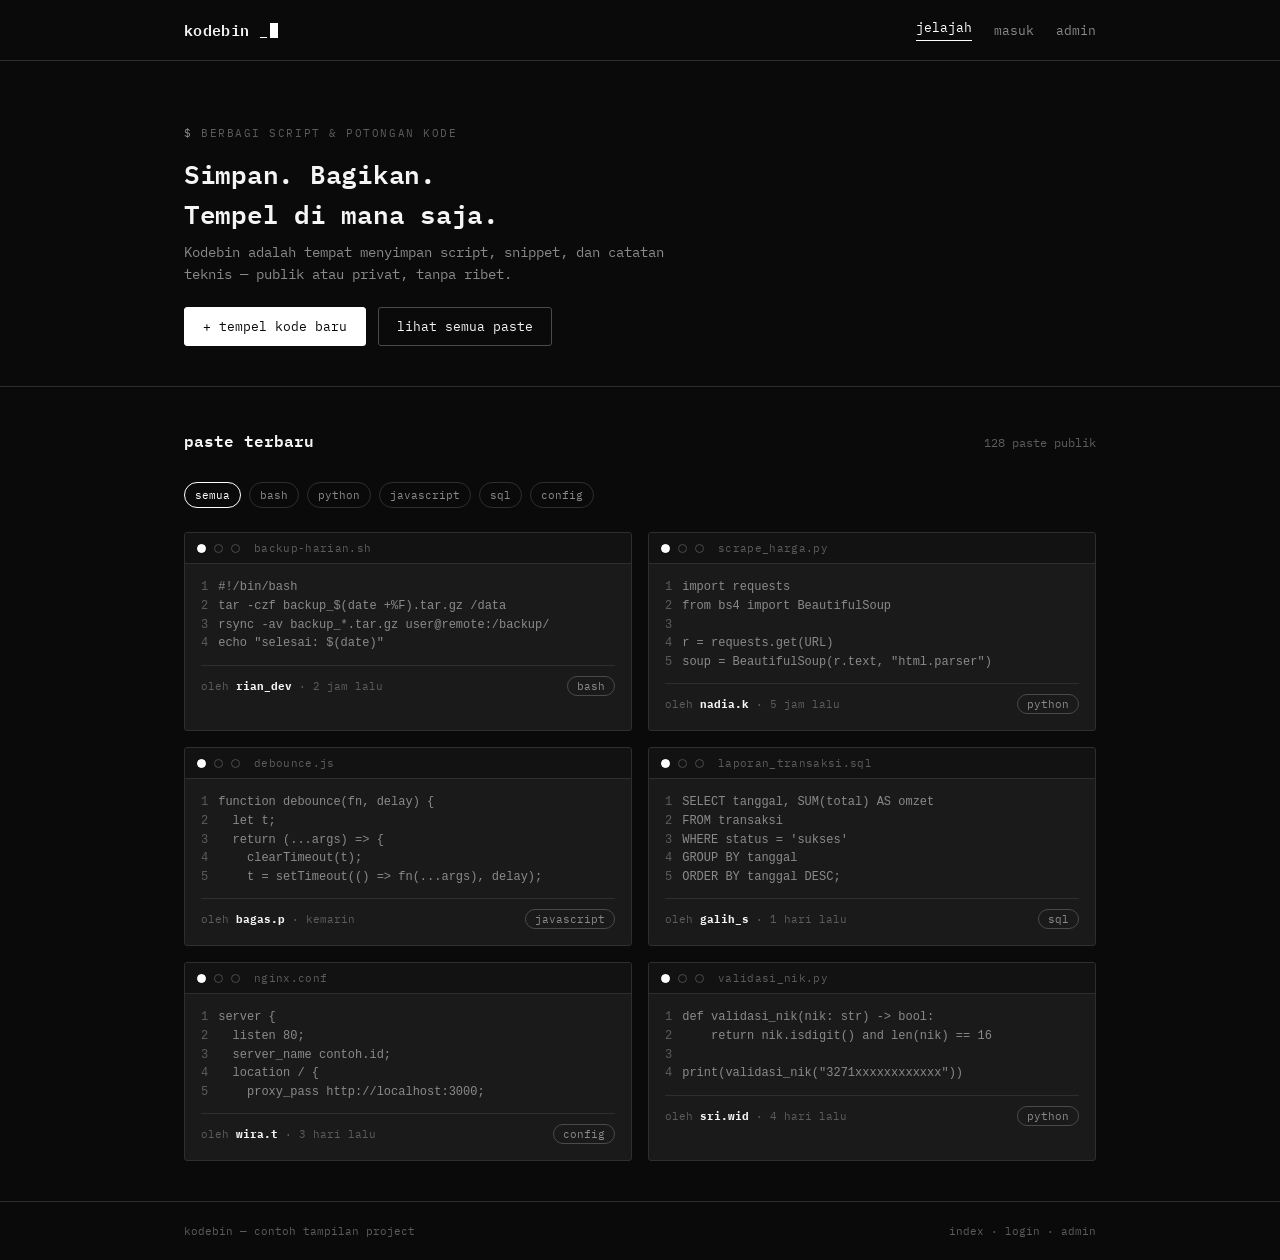
==== index.html @ 3b69a1b8 "Add files via upload" ====
<!DOCTYPE html>
<html lang="id">
<head>
<meta charset="UTF-8">
<meta name="viewport" content="width=device-width, initial-scale=1.0">
<title>Kodebin — Ruang Berbagi Script &amp; Code</title>
<link rel="preconnect" href="https://fonts.googleapis.com">
<link href="https://fonts.googleapis.com/css2?family=IBM+Plex+Mono:wght@400;500;600&display=swap" rel="stylesheet">
<link rel="stylesheet" href="style.css">
</head>
<body>

<header class="topbar">
  <div class="wrap">
    <a href="index.html" class="brand">kodebin<span class="caret">_</span></a>
    <nav class="nav">
      <a href="index.html" class="active">jelajah</a>
      <a href="login.html">masuk</a>
      <a href="admin.html">admin</a>
    </nav>
  </div>
</header>

<section class="hero">
  <div class="wrap">
    <p class="eyebrow">berbagi script &amp; potongan kode</p>
    <h1>Simpan. Bagikan.<br>Tempel di mana saja.</h1>
    <p class="lead">Kodebin adalah tempat menyimpan script, snippet, dan catatan teknis — publik atau privat, tanpa ribet.</p>
    <div class="hero-actions">
      <a href="login.html" class="btn btn-primary">+ tempel kode baru</a>
      <a href="#daftar" class="btn">lihat semua paste</a>
    </div>
  </div>
</section>

<section class="section" id="daftar">
  <div class="wrap">
    <div class="section-head">
      <h2>paste terbaru</h2>
      <span class="count">128 paste publik</span>
    </div>

    <div class="filter-row" id="filterRow">
      <button class="tag active" data-tag="semua">semua</button>
      <button class="tag" data-tag="bash">bash</button>
      <button class="tag" data-tag="python">python</button>
      <button class="tag" data-tag="javascript">javascript</button>
      <button class="tag" data-tag="sql">sql</button>
      <button class="tag" data-tag="config">config</button>
    </div>

    <div class="grid" id="cardGrid">

      <article class="card" data-tag="bash">
        <div class="term-bar">
          <span class="term-dot filled"></span><span class="term-dot"></span><span class="term-dot"></span>
          <span class="term-title">backup-harian.sh</span>
        </div>
        <div class="card-body">
          <pre><span class="ln">1</span>#!/bin/bash
<span class="ln">2</span>tar -czf backup_$(date +%F).tar.gz /data
<span class="ln">3</span>rsync -av backup_*.tar.gz user@remote:/backup/
<span class="ln">4</span>echo "selesai: $(date)"</pre>
          <div class="card-meta">
            <span>oleh <strong style="color:var(--text)">rian_dev</strong> · 2 jam lalu</span>
            <span class="badge">bash</span>
          </div>
        </div>
      </article>

      <article class="card" data-tag="python">
        <div class="term-bar">
          <span class="term-dot filled"></span><span class="term-dot"></span><span class="term-dot"></span>
          <span class="term-title">scrape_harga.py</span>
        </div>
        <div class="card-body">
          <pre><span class="ln">1</span>import requests
<span class="ln">2</span>from bs4 import BeautifulSoup
<span class="ln">3</span>
<span class="ln">4</span>r = requests.get(URL)
<span class="ln">5</span>soup = BeautifulSoup(r.text, "html.parser")</pre>
          <div class="card-meta">
            <span>oleh <strong style="color:var(--text)">nadia.k</strong> · 5 jam lalu</span>
            <span class="badge">python</span>
          </div>
        </div>
      </article>

      <article class="card" data-tag="javascript">
        <div class="term-bar">
          <span class="term-dot filled"></span><span class="term-dot"></span><span class="term-dot"></span>
          <span class="term-title">debounce.js</span>
        </div>
        <div class="card-body">
          <pre><span class="ln">1</span>function debounce(fn, delay) {
<span class="ln">2</span>  let t;
<span class="ln">3</span>  return (...args) => {
<span class="ln">4</span>    clearTimeout(t);
<span class="ln">5</span>    t = setTimeout(() => fn(...args), delay);</pre>
          <div class="card-meta">
            <span>oleh <strong style="color:var(--text)">bagas.p</strong> · kemarin</span>
            <span class="badge">javascript</span>
          </div>
        </div>
      </article>

      <article class="card" data-tag="sql">
        <div class="term-bar">
          <span class="term-dot filled"></span><span class="term-dot"></span><span class="term-dot"></span>
          <span class="term-title">laporan_transaksi.sql</span>
        </div>
        <div class="card-body">
          <pre><span class="ln">1</span>SELECT tanggal, SUM(total) AS omzet
<span class="ln">2</span>FROM transaksi
<span class="ln">3</span>WHERE status = 'sukses'
<span class="ln">4</span>GROUP BY tanggal
<span class="ln">5</span>ORDER BY tanggal DESC;</pre>
          <div class="card-meta">
            <span>oleh <strong style="color:var(--text)">galih_s</strong> · 1 hari lalu</span>
            <span class="badge">sql</span>
          </div>
        </div>
      </article>

      <article class="card" data-tag="config">
        <div class="term-bar">
          <span class="term-dot filled"></span><span class="term-dot"></span><span class="term-dot"></span>
          <span class="term-title">nginx.conf</span>
        </div>
        <div class="card-body">
          <pre><span class="ln">1</span>server {
<span class="ln">2</span>  listen 80;
<span class="ln">3</span>  server_name contoh.id;
<span class="ln">4</span>  location / {
<span class="ln">5</span>    proxy_pass http://localhost:3000;</pre>
          <div class="card-meta">
            <span>oleh <strong style="color:var(--text)">wira.t</strong> · 3 hari lalu</span>
            <span class="badge">config</span>
          </div>
        </div>
      </article>

      <article class="card" data-tag="python">
        <div class="term-bar">
          <span class="term-dot filled"></span><span class="term-dot"></span><span class="term-dot"></span>
          <span class="term-title">validasi_nik.py</span>
        </div>
        <div class="card-body">
          <pre><span class="ln">1</span>def validasi_nik(nik: str) -> bool:
<span class="ln">2</span>    return nik.isdigit() and len(nik) == 16
<span class="ln">3</span>
<span class="ln">4</span>print(validasi_nik("3271xxxxxxxxxxxx"))</pre>
          <div class="card-meta">
            <span>oleh <strong style="color:var(--text)">sri.wid</strong> · 4 hari lalu</span>
            <span class="badge">python</span>
          </div>
        </div>
      </article>

    </div>
  </div>
</section>

<footer>
  <div class="wrap">
    <span>kodebin — contoh tampilan project</span>
    <span>index · login · admin</span>
  </div>
</footer>

<script src="script.js"></script>
</body>
</html>
---- style.css ----
/* ==========================================================================
   KODEBIN — tema terminal, hitam & putih murni
   ========================================================================== */

:root {
  --bg: #0a0a0a;
  --bg-alt: #121212;
  --surface: #1a1a1a;
  --border: #2e2e2e;
  --border-strong: #4a4a4a;
  --text: #f5f5f5;
  --text-muted: #8a8a8a;
  --text-dim: #5c5c5c;
  --white: #ffffff;
  --radius: 3px;
  --mono: "IBM Plex Mono", "Courier New", monospace;
}

* { box-sizing: border-box; }

html, body {
  margin: 0;
  padding: 0;
  background: var(--bg);
  color: var(--text);
  font-family: var(--mono);
  -webkit-font-smoothing: antialiased;
}

body {
  min-height: 100vh;
  display: flex;
  flex-direction: column;
}

a { color: var(--white); }

::selection { background: var(--white); color: var(--bg); }

/* ---------- Layout dasar ---------- */

.wrap {
  width: 100%;
  max-width: 960px;
  margin: 0 auto;
  padding: 0 24px;
}

/* ---------- Topbar ---------- */

.topbar {
  border-bottom: 1px solid var(--border);
  background: var(--bg);
  position: sticky;
  top: 0;
  z-index: 10;
}

.topbar .wrap {
  display: flex;
  align-items: center;
  justify-content: space-between;
  height: 60px;
}

.brand {
  display: flex;
  align-items: center;
  gap: 10px;
  font-weight: 600;
  letter-spacing: 0.02em;
  text-decoration: none;
  color: var(--text);
  font-size: 15px;
}

.brand .caret {
  color: var(--white);
}

.brand .caret::after {
  content: "";
  display: inline-block;
  width: 8px;
  height: 15px;
  background: var(--white);
  margin-left: 2px;
  vertical-align: -2px;
  animation: blink 1.1s steps(1) infinite;
}

@keyframes blink { 50% { opacity: 0; } }

.nav {
  display: flex;
  align-items: center;
  gap: 22px;
  font-size: 13px;
}

.nav a {
  text-decoration: none;
  color: var(--text-muted);
  transition: color .15s ease;
}

.nav a:hover, .nav a.active { color: var(--white); }

.nav a.active { border-bottom: 1px solid var(--white); padding-bottom: 4px; }

/* ---------- Terminal window (elemen signature) ---------- */

.term {
  background: var(--surface);
  border: 1px solid var(--border);
  border-radius: var(--radius);
  overflow: hidden;
}

.term-bar {
  display: flex;
  align-items: center;
  gap: 8px;
  padding: 10px 14px;
  border-bottom: 1px solid var(--border);
  background: var(--bg-alt);
}

.term-dot {
  width: 9px;
  height: 9px;
  border-radius: 50%;
  border: 1px solid var(--border-strong);
}

.term-dot.filled { background: var(--white); border-color: var(--white); }

.term-title {
  margin-left: 6px;
  font-size: 12px;
  color: var(--text-dim);
  letter-spacing: 0.03em;
}

.term-body { padding: 18px; }

/* ---------- Tipografi ---------- */

h1, h2, h3 { font-family: var(--mono); font-weight: 600; margin: 0 0 8px; }
h1 { font-size: 26px; letter-spacing: -0.01em; }
h2 { font-size: 16px; }
p { color: var(--text-muted); line-height: 1.6; margin: 0 0 16px; }

.eyebrow {
  font-size: 11px;
  letter-spacing: 0.14em;
  text-transform: uppercase;
  color: var(--text-dim);
  margin-bottom: 10px;
}

.eyebrow::before { content: "$ "; color: var(--text-muted); }

/* ---------- Hero ---------- */

.hero {
  padding: 64px 0 40px;
  border-bottom: 1px solid var(--border);
}

.hero p.lead {
  max-width: 520px;
  font-size: 14px;
}

.hero-actions { display: flex; gap: 12px; margin-top: 22px; }

/* ---------- Tombol ---------- */

.btn {
  display: inline-flex;
  align-items: center;
  gap: 8px;
  font-family: var(--mono);
  font-size: 13px;
  padding: 10px 18px;
  border-radius: var(--radius);
  border: 1px solid var(--border-strong);
  background: transparent;
  color: var(--text);
  text-decoration: none;
  cursor: pointer;
  transition: background .15s ease, color .15s ease, border-color .15s ease;
}

.btn:hover { border-color: var(--white); }

.btn-primary { background: var(--white); color: var(--bg); border-color: var(--white); }
.btn-primary:hover { background: var(--text); }

.btn-block { width: 100%; justify-content: center; }
.btn-danger { color: var(--text); border-color: var(--border-strong); }
.btn-danger:hover { border-color: var(--white); background: var(--surface); }
.btn-sm { padding: 6px 12px; font-size: 12px; }

/* ---------- Grid snippet (index) ---------- */

.section { padding: 40px 0; }

.section-head {
  display: flex;
  align-items: baseline;
  justify-content: space-between;
  margin-bottom: 20px;
}

.count { font-size: 12px; color: var(--text-dim); }

.filter-row {
  display: flex;
  gap: 8px;
  margin-bottom: 24px;
  flex-wrap: wrap;
}

.tag {
  font-size: 11px;
  padding: 5px 10px;
  border: 1px solid var(--border);
  border-radius: 20px;
  color: var(--text-muted);
  cursor: pointer;
  background: transparent;
  font-family: var(--mono);
}

.tag.active, .tag:hover { border-color: var(--white); color: var(--white); }

.grid {
  display: grid;
  grid-template-columns: repeat(2, 1fr);
  gap: 16px;
}

.card {
  background: var(--surface);
  border: 1px solid var(--border);
  border-radius: var(--radius);
  overflow: hidden;
  transition: border-color .15s ease, transform .15s ease;
}

.card:hover { border-color: var(--border-strong); transform: translateY(-1px); }

.card .term-bar { padding: 8px 12px; }
.card .term-title { font-size: 11px; }

.card-body { padding: 14px 16px 16px; }

.card pre {
  margin: 0 0 12px;
  font-size: 12px;
  line-height: 1.55;
  color: var(--text-muted);
  white-space: pre-wrap;
  word-break: break-word;
  max-height: 96px;
  overflow: hidden;
}

.card pre .ln { color: var(--text-dim); user-select: none; margin-right: 10px; }

.card-meta {
  display: flex;
  align-items: center;
  justify-content: space-between;
  font-size: 11px;
  color: var(--text-dim);
  border-top: 1px solid var(--border);
  padding-top: 10px;
}

.badge {
  border: 1px solid var(--border-strong);
  border-radius: 20px;
  padding: 2px 9px;
  color: var(--text-muted);
}

/* ---------- Form (login / admin) ---------- */

.center-screen {
  flex: 1;
  display: flex;
  align-items: center;
  justify-content: center;
  padding: 40px 20px;
}

.auth-box { width: 100%; max-width: 380px; }

.field { margin-bottom: 16px; }

.field label {
  display: block;
  font-size: 11px;
  letter-spacing: 0.06em;
  text-transform: uppercase;
  color: var(--text-dim);
  margin-bottom: 7px;
}

.field input, .field textarea, .field select {
  width: 100%;
  background: var(--bg-alt);
  border: 1px solid var(--border);
  border-radius: var(--radius);
  color: var(--text);
  font-family: var(--mono);
  font-size: 13px;
  padding: 11px 12px;
  outline: none;
  transition: border-color .15s ease;
}

.field input:focus, .field textarea:focus, .field select:focus {
  border-color: var(--white);
}

.field textarea { resize: vertical; min-height: 110px; }

.form-foot {
  display: flex;
  align-items: center;
  justify-content: space-between;
  margin-top: 18px;
  font-size: 12px;
  color: var(--text-dim);
}

.form-foot a { color: var(--text-muted); text-decoration: none; }
.form-foot a:hover { color: var(--white); }

.hint {
  margin-top: 18px;
  padding: 12px 14px;
  border: 1px dashed var(--border-strong);
  border-radius: var(--radius);
  font-size: 11.5px;
  color: var(--text-dim);
  line-height: 1.6;
}

/* ---------- Admin ---------- */

.admin-shell { display: grid; grid-template-columns: 200px 1fr; min-height: calc(100vh - 60px); }

.side {
  border-right: 1px solid var(--border);
  padding: 24px 16px;
}

.side-title {
  font-size: 11px;
  color: var(--text-dim);
  letter-spacing: 0.1em;
  text-transform: uppercase;
  margin: 0 0 12px 6px;
}

.side a {
  display: flex;
  align-items: center;
  gap: 10px;
  padding: 9px 10px;
  border-radius: var(--radius);
  color: var(--text-muted);
  text-decoration: none;
  font-size: 13px;
  margin-bottom: 2px;
}

.side a:hover { background: var(--surface); color: var(--text); }
.side a.active { background: var(--surface); color: var(--white); border: 1px solid var(--border); }

.admin-main { padding: 28px 32px; }

.stat-row { display: grid; grid-template-columns: repeat(3, 1fr); gap: 14px; margin-bottom: 28px; }

.stat {
  border: 1px solid var(--border);
  border-radius: var(--radius);
  padding: 16px;
  background: var(--surface);
}

.stat .num { font-size: 26px; font-weight: 600; }
.stat .label { font-size: 11px; color: var(--text-dim); text-transform: uppercase; letter-spacing: 0.06em; margin-top: 4px; }

table { width: 100%; border-collapse: collapse; font-size: 12.5px; }

th {
  text-align: left;
  font-size: 11px;
  letter-spacing: 0.06em;
  text-transform: uppercase;
  color: var(--text-dim);
  border-bottom: 1px solid var(--border);
  padding: 10px 12px;
  font-weight: 500;
}

td { padding: 12px; border-bottom: 1px solid var(--border); color: var(--text-muted); }
tr:last-child td { border-bottom: none; }

td.mono-strong { color: var(--text); }

.status-dot {
  display: inline-block;
  width: 6px; height: 6px;
  border-radius: 50%;
  background: var(--white);
  margin-right: 6px;
}
.status-dot.off { background: var(--text-dim); }

.row-actions { display: flex; gap: 8px; }
.row-actions button {
  background: none;
  border: 1px solid var(--border);
  color: var(--text-dim);
  border-radius: var(--radius);
  font-family: var(--mono);
  font-size: 11px;
  padding: 5px 9px;
  cursor: pointer;
}
.row-actions button:hover { border-color: var(--white); color: var(--white); }

/* ---------- Footer ---------- */

footer {
  border-top: 1px solid var(--border);
  padding: 22px 0;
  margin-top: auto;
}

footer .wrap {
  display: flex;
  justify-content: space-between;
  font-size: 11px;
  color: var(--text-dim);
}

/* ---------- Responsif ---------- */

@media (max-width: 720px) {
  .grid { grid-template-columns: 1fr; }
  .admin-shell { grid-template-columns: 1fr; }
  .side { border-right: none; border-bottom: 1px solid var(--border); display: flex; gap: 6px; overflow-x: auto; padding: 14px 16px; }
  .side-title { display: none; }
  .side a { white-space: nowrap; }
  .stat-row { grid-template-columns: 1fr; }
  .nav { gap: 14px; }
}

/* ---------- Fokus keyboard terlihat ---------- */
a:focus-visible, button:focus-visible, input:focus-visible, textarea:focus-visible {
  outline: 1px solid var(--white);
  outline-offset: 2px;
}

@media (prefers-reduced-motion: reduce) {
  * { animation: none !important; transition: none !important; }
}
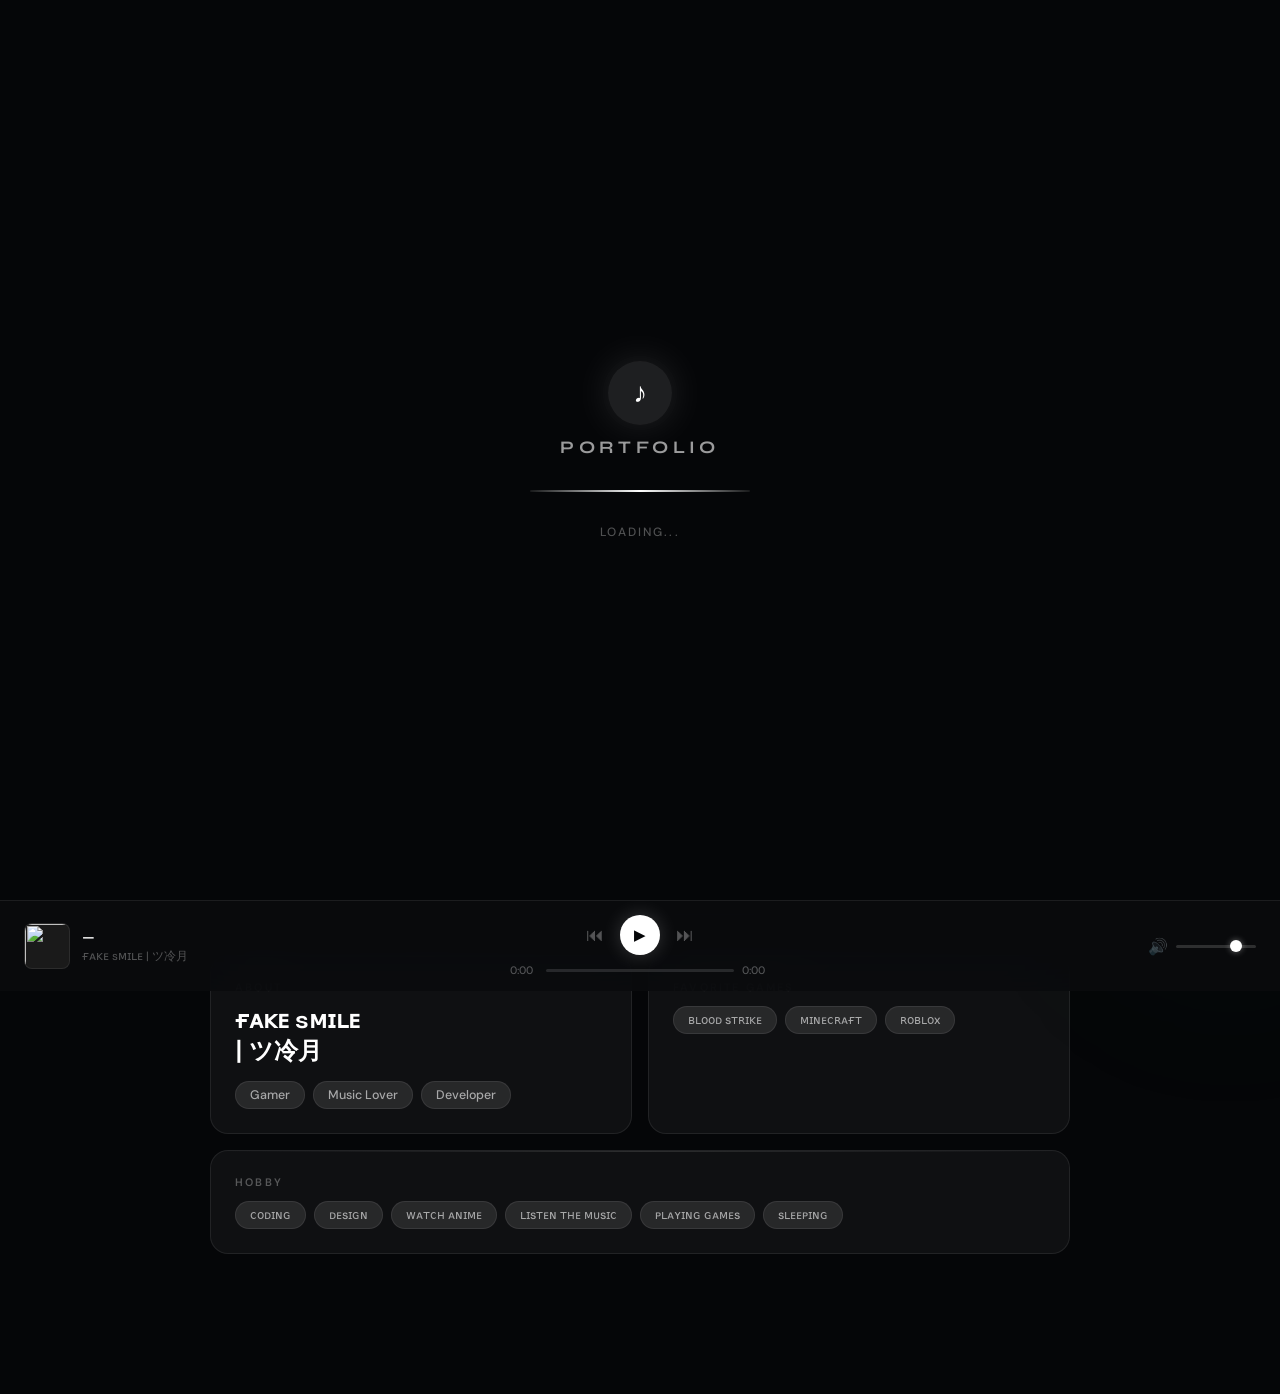
==== commit 656da8fb: "Rename p.html to index.html" ====
--- a/index.html
+++ b/index.html
@@ -1,173 +1,1092 @@
 <!DOCTYPE html>
 <html lang="id">
 <head>
-<meta charset="UTF-8">
-<meta name="viewport" content="width=device-width, initial-scale=1.0">
-<title>Kodebin — Ruang Berbagi Script &amp; Code</title>
-<link rel="preconnect" href="https://fonts.googleapis.com">
-<link href="https://fonts.googleapis.com/css2?family=IBM+Plex+Mono:wght@400;500;600&display=swap" rel="stylesheet">
-<link rel="stylesheet" href="style.css">
+<meta charset="UTF-8"/>
+<meta name="viewport" content="width=device-width, initial-scale=1.0"/>
+<title>My Portfolio · Playlist</title>
+<link href="https://fonts.googleapis.com/css2?family=Syne:wght@400;600;700;800&family=DM+Sans:wght@300;400;500;600&display=swap" rel="stylesheet"/>
+<style>
+/* ============================================================
+   VARIABLES
+============================================================ */
+:root {
+  --bg-deep:    #050608;
+  --bg-dark:    #0d0e12;
+  --bg-card:    rgba(255,255,255,0.045);
+  --bg-card-h:  rgba(255,255,255,0.09);
+  --border:     rgba(255,255,255,0.08);
+  --border-h:   rgba(255,255,255,0.22);
+  --white:      #ffffff;
+  --white-60:   rgba(255,255,255,0.6);
+  --white-30:   rgba(255,255,255,0.3);
+  --white-10:   rgba(255,255,255,0.1);
+  --glow:       rgba(255,255,255,0.55);
+  --glow-soft:  rgba(255,255,255,0.12);
+  --accent:     #e8e8e8;
+  --green:      #1db954;
+  --green-glow: rgba(29,185,84,0.35);
+  --radius-sm:  10px;
+  --radius-md:  18px;
+  --radius-lg:  24px;
+  --font-head:  'Syne', sans-serif;
+  --font-body:  'DM Sans', sans-serif;
+  --tr:         all 0.28s cubic-bezier(0.4,0,0.2,1);
+}
+
+/* ============================================================
+   RESET
+============================================================ */
+*, *::before, *::after { box-sizing: border-box; margin: 0; padding: 0; }
+html { scroll-behavior: smooth; }
+body {
+  font-family: var(--font-body);
+  background: var(--bg-deep);
+  color: var(--white);
+  min-height: 100vh;
+  overflow-x: hidden;
+  -webkit-font-smoothing: antialiased;
+}
+img { display: block; max-width: 100%; }
+button { font-family: inherit; cursor: pointer; border: none; background: none; }
+a { color: inherit; text-decoration: none; }
+
+/* ============================================================
+   SCROLLBAR
+============================================================ */
+::-webkit-scrollbar { width: 5px; }
+::-webkit-scrollbar-track { background: var(--bg-dark); }
+::-webkit-scrollbar-thumb { background: rgba(255,255,255,0.15); border-radius: 99px; }
+::-webkit-scrollbar-thumb:hover { background: rgba(255,255,255,0.3); }
+
+/* ============================================================
+   LOADING SCREEN
+============================================================ */
+#loader {
+  position: fixed; inset: 0; z-index: 9999;
+  background: var(--bg-deep);
+  display: flex; flex-direction: column;
+  align-items: center; justify-content: center;
+  gap: 32px;
+  transition: opacity 0.8s ease, visibility 0.8s ease;
+}
+#loader.out { opacity: 0; visibility: hidden; pointer-events: none; }
+
+.loader-logo {
+  display: flex; flex-direction: column; align-items: center; gap: 12px;
+}
+.loader-icon {
+  width: 64px; height: 64px;
+  border-radius: 50%;
+  background: var(--white-10);
+  display: flex; align-items: center; justify-content: center;
+  font-size: 28px;
+  box-shadow: 0 0 40px var(--glow-soft), 0 0 80px rgba(255,255,255,0.04);
+  animation: loaderPulse 1.8s ease infinite;
+}
+@keyframes loaderPulse {
+  0%,100% { box-shadow: 0 0 30px var(--glow-soft); transform: scale(1); }
+  50%      { box-shadow: 0 0 60px rgba(255,255,255,0.2); transform: scale(1.05); }
+}
+.loader-title {
+  font-family: var(--font-head);
+  font-size: 1.1rem;
+  font-weight: 700;
+  letter-spacing: 0.25em;
+  text-transform: uppercase;
+  color: var(--white-60);
+}
+
+.loader-bar-wrap {
+  width: 220px; height: 2px;
+  background: rgba(255,255,255,0.08);
+  border-radius: 99px;
+  overflow: hidden;
+}
+.loader-bar {
+  height: 100%;
+  background: linear-gradient(90deg, transparent, var(--white), transparent);
+  border-radius: 99px;
+  animation: barSlide 1.6s ease-in-out infinite;
+}
+@keyframes barSlide {
+  0%   { width: 0%;   margin-left: 0%; }
+  50%  { width: 60%;  margin-left: 20%; }
+  100% { width: 0%;   margin-left: 100%; }
+}
+
+.loader-text {
+  font-size: 0.75rem;
+  letter-spacing: 0.18em;
+  text-transform: uppercase;
+  color: var(--white-30);
+  font-weight: 500;
+}
+
+/* ============================================================
+   NOISE OVERLAY
+============================================================ */
+body::after {
+  content: '';
+  position: fixed; inset: 0; z-index: 0;
+  background-image: url("data:image/svg+xml,%3Csvg xmlns='http://www.w3.org/2000/svg' width='300' height='300'%3E%3Cfilter id='n'%3E%3CfeTurbulence type='fractalNoise' baseFrequency='0.9' numOctaves='4' stitchTiles='stitch'/%3E%3C/filter%3E%3Crect width='300' height='300' filter='url(%23n)' opacity='0.025'/%3E%3C/svg%3E");
+  opacity: 0.4;
+  pointer-events: none;
+}
+
+/* ============================================================
+   AMBIENT GLOW BLOBS
+============================================================ */
+.blob {
+  position: fixed; border-radius: 50%;
+  filter: blur(100px);
+  pointer-events: none; z-index: 0;
+  animation: blobDrift 14s ease-in-out infinite alternate;
+}
+.blob-1 {
+  width: 500px; height: 500px;
+  top: -200px; left: -200px;
+  background: radial-gradient(circle, rgba(255,255,255,0.03), transparent 60%);
+  animation-delay: 0s;
+}
+.blob-2 {
+  width: 400px; height: 400px;
+  bottom: -150px; right: -150px;
+  background: radial-gradient(circle, rgba(29,185,84,0.06), transparent 60%);
+  animation-delay: -6s;
+}
+@keyframes blobDrift {
+  from { transform: translate(0,0) scale(1); }
+  to   { transform: translate(40px,30px) scale(1.08); }
+}
+
+/* ============================================================
+   LAYOUT
+============================================================ */
+#app {
+  position: relative; z-index: 1;
+  max-width: 900px;
+  margin: 0 auto;
+  padding: 0 20px 120px;
+}
+
+/* ============================================================
+   HERO / PLAYLIST HEADER
+============================================================ */
+.playlist-header {
+  padding: 60px 0 40px;
+  display: grid;
+  grid-template-columns: auto 1fr;
+  gap: 36px;
+  align-items: flex-end;
+  opacity: 0;
+  animation: fadeUp 0.7s ease 0.1s forwards;
+}
+@keyframes fadeUp {
+  from { opacity: 0; transform: translateY(24px); }
+  to   { opacity: 1; transform: translateY(0); }
+}
+
+.playlist-cover-wrap {
+  position: relative;
+  flex-shrink: 0;
+}
+.playlist-cover {
+  width: 220px; height: 220px;
+  border-radius: var(--radius-md);
+  object-fit: cover;
+  background: linear-gradient(135deg, #1a1a1a, #2a2a2a);
+  box-shadow:
+    0 20px 60px rgba(0,0,0,0.7),
+    0 0 0 1px var(--border),
+    0 0 80px rgba(255,255,255,0.04);
+  transition: var(--tr);
+}
+.playlist-cover-wrap:hover .playlist-cover {
+  transform: scale(1.025);
+  box-shadow:
+    0 28px 80px rgba(0,0,0,0.8),
+    0 0 0 1px var(--border-h),
+    0 0 100px rgba(255,255,255,0.07);
+}
+.cover-shine {
+  position: absolute; inset: 0;
+  border-radius: var(--radius-md);
+  background: linear-gradient(135deg, rgba(255,255,255,0.07) 0%, transparent 50%);
+  pointer-events: none;
+}
+
+.playlist-meta { padding-bottom: 4px; }
+.playlist-type {
+  font-size: 0.7rem;
+  font-weight: 600;
+  letter-spacing: 0.2em;
+  text-transform: uppercase;
+  color: var(--white-30);
+  margin-bottom: 10px;
+}
+.playlist-title {
+  font-family: var(--font-head);
+  font-size: clamp(2.4rem, 6vw, 4.8rem);
+  font-weight: 800;
+  line-height: 1;
+  letter-spacing: -0.02em;
+  color: var(--white);
+  text-shadow: 0 0 60px var(--glow-soft);
+  margin-bottom: 18px;
+}
+.playlist-desc {
+  font-size: 0.88rem;
+  color: var(--white-60);
+  line-height: 1.6;
+  max-width: 380px;
+  margin-bottom: 20px;
+}
+.playlist-stats {
+  display: flex;
+  align-items: center;
+  gap: 6px;
+  font-size: 0.8rem;
+  color: var(--white-30);
+  font-weight: 500;
+}
+.playlist-stats .owner { color: var(--white-60); font-weight: 600; }
+.playlist-stats .sep { opacity: 0.4; }
+
+/* ============================================================
+   CONTROL ROW
+============================================================ */
+.control-row {
+  display: flex;
+  align-items: center;
+  gap: 24px;
+  padding: 24px 0 28px;
+  opacity: 0;
+  animation: fadeUp 0.7s ease 0.25s forwards;
+}
+.btn-play-main {
+  width: 56px; height: 56px;
+  border-radius: 50%;
+  background: var(--white);
+  color: var(--bg-deep);
+  font-size: 20px;
+  display: flex; align-items: center; justify-content: center;
+  transition: var(--tr);
+  box-shadow: 0 0 30px rgba(255,255,255,0.2), 0 4px 16px rgba(0,0,0,0.5);
+  flex-shrink: 0;
+}
+.btn-play-main:hover {
+  transform: scale(1.08);
+  box-shadow: 0 0 50px rgba(255,255,255,0.35), 0 8px 24px rgba(0,0,0,0.5);
+}
+.btn-icon {
+  width: 36px; height: 36px;
+  border-radius: 50%;
+  display: flex; align-items: center; justify-content: center;
+  color: var(--white-30);
+  font-size: 18px;
+  transition: var(--tr);
+}
+.btn-icon:hover { color: var(--white); }
+
+.track-count {
+  margin-left: auto;
+  font-size: 0.78rem;
+  color: var(--white-30);
+  letter-spacing: 0.1em;
+  text-transform: uppercase;
+  font-weight: 600;
+}
+
+/* ============================================================
+   TRACKS LIST HEADER
+============================================================ */
+.tracks-header {
+  display: grid;
+  grid-template-columns: 40px 1fr 90px;
+  padding: 0 16px 10px;
+  border-bottom: 1px solid var(--border);
+  margin-bottom: 6px;
+  opacity: 0;
+  animation: fadeUp 0.7s ease 0.35s forwards;
+}
+.tracks-header span {
+  font-size: 0.7rem;
+  letter-spacing: 0.15em;
+  text-transform: uppercase;
+  color: var(--white-30);
+  font-weight: 600;
+}
+.tracks-header .th-dur { text-align: right; }
+
+/* ============================================================
+   TRACK CARD
+============================================================ */
+.track {
+  display: grid;
+  grid-template-columns: 40px 1fr 90px;
+  align-items: center;
+  padding: 10px 16px;
+  border-radius: var(--radius-sm);
+  border: 1px solid transparent;
+  background: var(--bg-card);
+  margin-bottom: 4px;
+  transition: var(--tr);
+  cursor: pointer;
+  position: relative;
+  overflow: hidden;
+  opacity: 0;
+}
+.track:nth-child(1) { animation: fadeUp 0.55s ease 0.42s forwards; }
+.track:nth-child(2) { animation: fadeUp 0.55s ease 0.52s forwards; }
+.track:nth-child(3) { animation: fadeUp 0.55s ease 0.62s forwards; }
+.track:nth-child(4) { animation: fadeUp 0.55s ease 0.72s forwards; }
+
+.track::before {
+  content: '';
+  position: absolute; inset: 0;
+  background: linear-gradient(90deg, rgba(255,255,255,0.03), transparent);
+  opacity: 0; transition: var(--tr);
+}
+.track:hover { background: var(--bg-card-h); border-color: var(--border); }
+.track:hover::before { opacity: 1; }
+
+.track.active {
+  background: rgba(255,255,255,0.07);
+  border-color: rgba(255,255,255,0.12);
+  box-shadow: 0 0 0 1px rgba(255,255,255,0.06) inset;
+}
+.track.active .track-name { color: var(--white); }
+.track.active .track-artist { color: rgba(255,255,255,0.5); }
+
+/* INDEX / PLAY BTN */
+.track-num {
+  display: flex; align-items: center; justify-content: center;
+  width: 32px; height: 32px;
+  position: relative;
+  flex-shrink: 0;
+}
+.track-num .num {
+  font-size: 0.9rem;
+  color: var(--white-30);
+  font-weight: 500;
+  transition: var(--tr);
+}
+.track-num .play-icon {
+  position: absolute; inset: 0;
+  display: flex; align-items: center; justify-content: center;
+  font-size: 14px;
+  color: var(--white);
+  opacity: 0; transition: var(--tr);
+}
+.track:hover .track-num .num { opacity: 0; }
+.track:hover .track-num .play-icon { opacity: 1; }
+.track.active .track-num .num { opacity: 0; }
+.track.active .track-num .play-icon { opacity: 1; color: var(--white); }
+
+/* EQUALIZER BARS */
+.eq-bars {
+  display: flex; align-items: flex-end; gap: 2px;
+  height: 14px;
+  opacity: 0;
+  position: absolute;
+}
+.track.active.playing .eq-bars { opacity: 1; }
+.track.active.playing .track-num .play-icon { opacity: 0; }
+.eq-bars span {
+  width: 3px; background: var(--white);
+  border-radius: 1px;
+  animation: eqBounce 0.6s ease infinite alternate;
+}
+.eq-bars span:nth-child(1) { height: 60%; animation-delay: 0s; }
+.eq-bars span:nth-child(2) { height: 100%; animation-delay: 0.15s; }
+.eq-bars span:nth-child(3) { height: 40%; animation-delay: 0.3s; }
+@keyframes eqBounce {
+  from { transform: scaleY(1); }
+  to   { transform: scaleY(0.3); }
+}
+
+/* TRACK INFO */
+.track-info { display: flex; align-items: center; gap: 14px; overflow: hidden; }
+.track-thumb {
+  width: 44px; height: 44px;
+  border-radius: 8px;
+  object-fit: cover;
+  background: linear-gradient(135deg, #1a1a1a, #2a2a2a);
+  flex-shrink: 0;
+  transition: var(--tr);
+  border: 1px solid var(--border);
+}
+.track:hover .track-thumb { transform: scale(1.04); border-color: var(--border-h); }
+.track.active .track-thumb {
+  box-shadow: 0 0 20px rgba(255,255,255,0.15);
+}
+
+.track-text { overflow: hidden; }
+.track-name {
+  font-size: 0.93rem;
+  font-weight: 600;
+  color: var(--white-60);
+  white-space: nowrap;
+  overflow: hidden;
+  text-overflow: ellipsis;
+  transition: var(--tr);
+  margin-bottom: 2px;
+}
+.track:hover .track-name { color: var(--white); }
+.track-artist {
+  font-size: 0.75rem;
+  color: var(--white-30);
+  white-space: nowrap;
+  overflow: hidden;
+  text-overflow: ellipsis;
+}
+
+/* DURATION + PROGRESS */
+.track-right {
+  display: flex;
+  flex-direction: column;
+  align-items: flex-end;
+  gap: 6px;
+}
+.track-dur {
+  font-size: 0.78rem;
+  color: var(--white-30);
+  font-weight: 500;
+  font-variant-numeric: tabular-nums;
+  transition: var(--tr);
+}
+.track.active .track-dur { color: var(--white-60); }
+
+.track-progress-wrap {
+  width: 72px; height: 3px;
+  background: rgba(255,255,255,0.1);
+  border-radius: 99px;
+  overflow: hidden;
+  opacity: 0; transition: var(--tr);
+}
+.track.active .track-progress-wrap { opacity: 1; }
+.track-progress-bar {
+  height: 100%;
+  background: var(--white);
+  border-radius: 99px;
+  width: 0%;
+  transition: width 0.3s linear;
+  box-shadow: 0 0 6px rgba(255,255,255,0.5);
+}
+
+/* ============================================================
+   MINI PLAYER (sticky bottom)
+============================================================ */
+#mini-player {
+  position: fixed; bottom: 0; left: 0; right: 0;
+  z-index: 500;
+  background: rgba(10,11,14,0.92);
+  backdrop-filter: blur(24px);
+  -webkit-backdrop-filter: blur(24px);
+  border-top: 1px solid var(--border);
+  padding: 14px 24px;
+  display: grid;
+  grid-template-columns: 1fr auto 1fr;
+  align-items: center;
+  gap: 16px;
+  transform: translateY(100%);
+  transition: transform 0.45s cubic-bezier(0.4,0,0.2,1);
+}
+#mini-player.visible { transform: translateY(0); }
+
+.mp-track { display: flex; align-items: center; gap: 12px; overflow: hidden; }
+.mp-thumb {
+  width: 46px; height: 46px;
+  border-radius: 8px;
+  object-fit: cover;
+  background: linear-gradient(135deg, #1a1a1a, #2a2a2a);
+  flex-shrink: 0;
+  border: 1px solid var(--border);
+}
+.mp-info { overflow: hidden; }
+.mp-name {
+  font-size: 0.88rem; font-weight: 600;
+  color: var(--white);
+  white-space: nowrap; overflow: hidden; text-overflow: ellipsis;
+  margin-bottom: 2px;
+}
+.mp-artist { font-size: 0.73rem; color: var(--white-30); }
+
+.mp-controls {
+  display: flex; align-items: center; gap: 20px;
+  flex-direction: column; gap: 8px;
+}
+.mp-btns { display: flex; align-items: center; gap: 16px; }
+.mp-btn-play {
+  width: 40px; height: 40px; border-radius: 50%;
+  background: var(--white); color: var(--bg-deep);
+  display: flex; align-items: center; justify-content: center;
+  font-size: 15px;
+  transition: var(--tr);
+  box-shadow: 0 0 20px rgba(255,255,255,0.18);
+}
+.mp-btn-play:hover { transform: scale(1.08); }
+.mp-btn-skip {
+  color: var(--white-30); font-size: 18px;
+  transition: var(--tr); line-height: 1;
+}
+.mp-btn-skip:hover { color: var(--white); }
+
+.mp-progress {
+  width: 260px; display: flex; align-items: center; gap: 8px;
+}
+.mp-time { font-size: 0.68rem; color: var(--white-30); font-weight: 500; min-width: 28px; font-variant-numeric: tabular-nums; }
+.mp-bar-wrap {
+  flex: 1; height: 3px;
+  background: rgba(255,255,255,0.12);
+  border-radius: 99px;
+  overflow: hidden;
+  cursor: pointer;
+}
+.mp-bar {
+  height: 100%; width: 0%;
+  background: var(--white);
+  border-radius: 99px;
+  transition: width 0.25s linear;
+  box-shadow: 0 0 6px rgba(255,255,255,0.4);
+}
+
+.mp-extra { display: flex; align-items: center; justify-content: flex-end; gap: 14px; }
+.mp-vol { display: flex; align-items: center; gap: 8px; }
+.mp-vol-icon { color: var(--white-30); font-size: 16px; }
+.mp-vol-slider {
+  -webkit-appearance: none;
+  width: 80px; height: 3px;
+  background: rgba(255,255,255,0.15);
+  border-radius: 99px;
+  outline: none;
+  cursor: pointer;
+}
+.mp-vol-slider::-webkit-slider-thumb {
+  -webkit-appearance: none;
+  width: 12px; height: 12px;
+  border-radius: 50%;
+  background: var(--white);
+  box-shadow: 0 0 6px rgba(255,255,255,0.4);
+}
+
+/* ============================================================
+   PROFILE SECTION
+============================================================ */
+.section-divider {
+  height: 1px;
+  background: linear-gradient(90deg, transparent, var(--border), transparent);
+  margin: 40px 0;
+}
+
+.profile-section {
+  display: grid;
+  grid-template-columns: 1fr 1fr;
+  gap: 16px;
+  margin-bottom: 20px;
+  opacity: 0;
+  animation: fadeUp 0.7s ease 0.85s forwards;
+}
+
+.info-card {
+  background: var(--bg-card);
+  border: 1px solid var(--border);
+  border-radius: var(--radius-md);
+  padding: 24px;
+  transition: var(--tr);
+  position: relative; overflow: hidden;
+}
+.info-card::before {
+  content: '';
+  position: absolute;
+  top: 0; left: 0; right: 0; height: 1px;
+  background: linear-gradient(90deg, transparent, rgba(255,255,255,0.12), transparent);
+}
+.info-card:hover {
+  background: var(--bg-card-h);
+  border-color: var(--border-h);
+  transform: translateY(-2px);
+  box-shadow: 0 12px 40px rgba(0,0,0,0.4);
+}
+
+.card-label {
+  font-size: 0.68rem;
+  letter-spacing: 0.2em;
+  text-transform: uppercase;
+  color: var(--white-30);
+  font-weight: 600;
+  margin-bottom: 12px;
+}
+.card-title {
+  font-family: var(--font-head);
+  font-size: 1.5rem;
+  font-weight: 700;
+  color: var(--white);
+  margin-bottom: 14px;
+}
+.tag-list { display: flex; flex-wrap: wrap; gap: 8px; }
+.tag {
+  padding: 5px 14px;
+  border-radius: 99px;
+  background: var(--white-10);
+  border: 1px solid var(--border);
+  font-size: 0.78rem;
+  color: var(--white-60);
+  font-weight: 500;
+  transition: var(--tr);
+  white-space: nowrap;
+}
+.tag:hover { background: rgba(255,255,255,0.14); color: var(--white); border-color: var(--border-h); }
+
+/* ============================================================
+   RESPONSIVE
+============================================================ */
+@media (max-width: 700px) {
+  #app { padding: 0 14px 140px; }
+
+  .playlist-header {
+    grid-template-columns: 1fr;
+    align-items: center;
+    text-align: center;
+    gap: 24px;
+  }
+  .playlist-cover-wrap { margin: 0 auto; }
+  .playlist-cover { width: 180px; height: 180px; }
+  .playlist-desc { margin: 0 auto; }
+  .playlist-stats { justify-content: center; }
+
+  .control-row { justify-content: center; }
+  .track-count { display: none; }
+
+  .tracks-header { display: none; }
+  .track { grid-template-columns: 36px 1fr 60px; padding: 10px 12px; }
+  .track-thumb { width: 38px; height: 38px; }
+  .track-name { font-size: 0.85rem; }
+
+  .profile-section { grid-template-columns: 1fr; }
+
+  #mini-player {
+    grid-template-columns: 1fr;
+    gap: 12px;
+    padding: 14px 16px;
+  }
+  .mp-extra { display: none; }
+  .mp-progress { width: 100%; }
+  .mp-controls { width: 100%; }
+  .mp-btns { justify-content: center; }
+}
+
+@media (min-width: 701px) and (max-width: 900px) {
+  .playlist-cover { width: 180px; height: 180px; }
+  .playlist-title { font-size: 3rem; }
+}
+</style>
 </head>
 <body>
 
-<header class="topbar">
-  <div class="wrap">
-    <a href="index.html" class="brand">kodebin<span class="caret">_</span></a>
-    <nav class="nav">
-      <a href="index.html" class="active">jelajah</a>
-      <a href="login.html">masuk</a>
-      <a href="admin.html">admin</a>
-    </nav>
+<!-- LOADING -->
+<div id="loader">
+  <div class="loader-logo">
+    <div class="loader-icon">♪</div>
+    <div class="loader-title">Portfolio</div>
   </div>
-</header>
-
-<section class="hero">
-  <div class="wrap">
-    <p class="eyebrow">berbagi script &amp; potongan kode</p>
-    <h1>Simpan. Bagikan.<br>Tempel di mana saja.</h1>
-    <p class="lead">Kodebin adalah tempat menyimpan script, snippet, dan catatan teknis — publik atau privat, tanpa ribet.</p>
-    <div class="hero-actions">
-      <a href="login.html" class="btn btn-primary">+ tempel kode baru</a>
-      <a href="#daftar" class="btn">lihat semua paste</a>
-    </div>
+  <div class="loader-bar-wrap">
+    <div class="loader-bar"></div>
   </div>
-</section>
-
-<section class="section" id="daftar">
-  <div class="wrap">
-    <div class="section-head">
-      <h2>paste terbaru</h2>
-      <span class="count">128 paste publik</span>
-    </div>
-
-    <div class="filter-row" id="filterRow">
-      <button class="tag active" data-tag="semua">semua</button>
-      <button class="tag" data-tag="bash">bash</button>
-      <button class="tag" data-tag="python">python</button>
-      <button class="tag" data-tag="javascript">javascript</button>
-      <button class="tag" data-tag="sql">sql</button>
-      <button class="tag" data-tag="config">config</button>
-    </div>
-
-    <div class="grid" id="cardGrid">
-
-      <article class="card" data-tag="bash">
-        <div class="term-bar">
-          <span class="term-dot filled"></span><span class="term-dot"></span><span class="term-dot"></span>
-          <span class="term-title">backup-harian.sh</span>
+  <div class="loader-text">Loading...</div>
+</div>
+
+<!-- AMBIENT -->
+<div class="blob blob-1"></div>
+<div class="blob blob-2"></div>
+
+<!-- APP -->
+<div id="app">
+
+  <!-- PLAYLIST HEADER -->
+  <header class="playlist-header">
+    <div class="playlist-cover-wrap">
+      <img class="playlist-cover" src="playlist/playlist.jpg" alt="Playlist Cover"
+        onerror="this.style.background='linear-gradient(135deg,#111,#222)';this.removeAttribute('src')"/>
+      <div class="cover-shine"></div>
+    </div>
+    <div class="playlist-meta">
+      <div class="playlist-type">Public Playlist</div>
+      <h1 class="playlist-title">My Favorite<br>Song</h1>
+      <p class="playlist-desc">
+        Koleksi lagu-lagu terbaik pilihan personal. Dari santai hingga hype — 
+        semuanya ada di sini. 🎵
+      </p>
+      <div class="playlist-stats">
+        <span class="owner"></span>
+        <span class="sep">·ғᴀᴋᴇ sᴍɪʟᴇ | ツ冷月</span>
+        <span>4 songs</span>
+        <span class="sep">·</span>
+        <span>about 15 min</span>
+      </div>
+    </div>
+  </header>
+
+  <!-- CONTROL ROW -->
+  <div class="control-row">
+    <button class="btn-play-main" id="mainPlayBtn" title="Play All">▶</button>
+    <button class="btn-icon" title="Shuffle">⇄</button>
+    <button class="btn-icon" title="Repeat">↻</button>
+    <span class="track-count">4 TRACKS</span>
+  </div>
+
+  <!-- TRACKS HEADER -->
+  <div class="tracks-header">
+    <span>#</span>
+    <span>TITLE</span>
+    <span class="th-dur">DURATION</span>
+  </div>
+
+  <!-- TRACKS LIST -->
+  <div id="trackList">
+
+    <div class="track" data-index="0" data-src="playlist/playlist.mp3">
+      <div class="track-num">
+        <span class="num">1</span>
+        <span class="play-icon">▶</span>
+        <div class="eq-bars"><span></span><span></span><span></span></div>
+      </div>
+      <div class="track-info">
+        <img class="track-thumb" src="playlist/1.jpg" alt=""
+          onerror="this.style.background='#1a1a1a';this.removeAttribute('src')"/>
+        <div class="track-text">
+          <div class="track-name">Rain inside</div>
+          <div class="track-artist">⊘neheart,Antent</div>
         </div>
-        <div class="card-body">
-          <pre><span class="ln">1</span>#!/bin/bash
-<span class="ln">2</span>tar -czf backup_$(date +%F).tar.gz /data
-<span class="ln">3</span>rsync -av backup_*.tar.gz user@remote:/backup/
-<span class="ln">4</span>echo "selesai: $(date)"</pre>
-          <div class="card-meta">
-            <span>oleh <strong style="color:var(--text)">rian_dev</strong> · 2 jam lalu</span>
-            <span class="badge">bash</span>
-          </div>
+      </div>
+      <div class="track-right">
+        <div class="track-dur">--:--</div>
+        <div class="track-progress-wrap">
+          <div class="track-progress-bar"></div>
         </div>
-      </article>
-
-      <article class="card" data-tag="python">
-        <div class="term-bar">
-          <span class="term-dot filled"></span><span class="term-dot"></span><span class="term-dot"></span>
-          <span class="term-title">scrape_harga.py</span>
+      </div>
+    </div>
+
+    <div class="track" data-index="1" data-src="playlist/playlist2.mp3">
+      <div class="track-num">
+        <span class="num">2</span>
+        <span class="play-icon">▶</span>
+        <div class="eq-bars"><span></span><span></span><span></span></div>
+      </div>
+      <div class="track-info">
+        <img class="track-thumb" src="playlist/2.jpg" alt=""
+          onerror="this.style.background='#1a1a1a';this.removeAttribute('src')"/>
+        <div class="track-text">
+          <div class="track-name">this feeling</div>
+          <div class="track-artist">⊘neheart</div>
         </div>
-        <div class="card-body">
-          <pre><span class="ln">1</span>import requests
-<span class="ln">2</span>from bs4 import BeautifulSoup
-<span class="ln">3</span>
-<span class="ln">4</span>r = requests.get(URL)
-<span class="ln">5</span>soup = BeautifulSoup(r.text, "html.parser")</pre>
-          <div class="card-meta">
-            <span>oleh <strong style="color:var(--text)">nadia.k</strong> · 5 jam lalu</span>
-            <span class="badge">python</span>
-          </div>
+      </div>
+      <div class="track-right">
+        <div class="track-dur">--:--</div>
+        <div class="track-progress-wrap">
+          <div class="track-progress-bar"></div>
         </div>
-      </article>
-
-      <article class="card" data-tag="javascript">
-        <div class="term-bar">
-          <span class="term-dot filled"></span><span class="term-dot"></span><span class="term-dot"></span>
-          <span class="term-title">debounce.js</span>
+      </div>
+    </div>
+
+    <div class="track" data-index="2" data-src="playlist/playlist3.mp3">
+      <div class="track-num">
+        <span class="num">3</span>
+        <span class="play-icon">▶</span>
+        <div class="eq-bars"><span></span><span></span><span></span></div>
+      </div>
+      <div class="track-info">
+        <img class="track-thumb" src="playlist/3.jpg" alt=""
+          onerror="this.style.background='#1a1a1a';this.removeAttribute('src')"/>
+        <div class="track-text">
+          <div class="track-name">Nuts instrumental</div>
+          <div class="track-artist">Romano</div>
         </div>
-        <div class="card-body">
-          <pre><span class="ln">1</span>function debounce(fn, delay) {
-<span class="ln">2</span>  let t;
-<span class="ln">3</span>  return (...args) => {
-<span class="ln">4</span>    clearTimeout(t);
-<span class="ln">5</span>    t = setTimeout(() => fn(...args), delay);</pre>
-          <div class="card-meta">
-            <span>oleh <strong style="color:var(--text)">bagas.p</strong> · kemarin</span>
-            <span class="badge">javascript</span>
-          </div>
+      </div>
+      <div class="track-right">
+        <div class="track-dur">--:--</div>
+        <div class="track-progress-wrap">
+          <div class="track-progress-bar"></div>
         </div>
-      </article>
-
-      <article class="card" data-tag="sql">
-        <div class="term-bar">
-          <span class="term-dot filled"></span><span class="term-dot"></span><span class="term-dot"></span>
-          <span class="term-title">laporan_transaksi.sql</span>
+      </div>
+    </div>
+
+    <div class="track" data-index="3" data-src="playlist/playlist4.mp3">
+      <div class="track-num">
+        <span class="num">4</span>
+        <span class="play-icon">▶</span>
+        <div class="eq-bars"><span></span><span></span><span></span></div>
+      </div>
+      <div class="track-info">
+        <img class="track-thumb" src="playlist/4.jpg" alt=""
+          onerror="this.style.background='#1a1a1a';this.removeAttribute('src')"/>
+        <div class="track-text">
+          <div class="track-name">Last breath,$werve</div>
+          <div class="track-artist">⊘neheart</div>
         </div>
-        <div class="card-body">
-          <pre><span class="ln">1</span>SELECT tanggal, SUM(total) AS omzet
-<span class="ln">2</span>FROM transaksi
-<span class="ln">3</span>WHERE status = 'sukses'
-<span class="ln">4</span>GROUP BY tanggal
-<span class="ln">5</span>ORDER BY tanggal DESC;</pre>
-          <div class="card-meta">
-            <span>oleh <strong style="color:var(--text)">galih_s</strong> · 1 hari lalu</span>
-            <span class="badge">sql</span>
-          </div>
+      </div>
+      <div class="track-right">
+        <div class="track-dur">--:--</div>
+        <div class="track-progress-wrap">
+          <div class="track-progress-bar"></div>
         </div>
-      </article>
-
-      <article class="card" data-tag="config">
-        <div class="term-bar">
-          <span class="term-dot filled"></span><span class="term-dot"></span><span class="term-dot"></span>
-          <span class="term-title">nginx.conf</span>
-        </div>
-        <div class="card-body">
-          <pre><span class="ln">1</span>server {
-<span class="ln">2</span>  listen 80;
-<span class="ln">3</span>  server_name contoh.id;
-<span class="ln">4</span>  location / {
-<span class="ln">5</span>    proxy_pass http://localhost:3000;</pre>
-          <div class="card-meta">
-            <span>oleh <strong style="color:var(--text)">wira.t</strong> · 3 hari lalu</span>
-            <span class="badge">config</span>
-          </div>
-        </div>
-      </article>
-
-      <article class="card" data-tag="python">
-        <div class="term-bar">
-          <span class="term-dot filled"></span><span class="term-dot"></span><span class="term-dot"></span>
-          <span class="term-title">validasi_nik.py</span>
-        </div>
-        <div class="card-body">
-          <pre><span class="ln">1</span>def validasi_nik(nik: str) -> bool:
-<span class="ln">2</span>    return nik.isdigit() and len(nik) == 16
-<span class="ln">3</span>
-<span class="ln">4</span>print(validasi_nik("3271xxxxxxxxxxxx"))</pre>
-          <div class="card-meta">
-            <span>oleh <strong style="color:var(--text)">sri.wid</strong> · 4 hari lalu</span>
-            <span class="badge">python</span>
-          </div>
-        </div>
-      </article>
-
+      </div>
+    </div>
+
+  </div><!-- end trackList -->
+
+  <!-- DIVIDER -->
+  <div class="section-divider"></div>
+
+  <!-- PROFILE INFO -->
+  <div class="profile-section">
+    <div class="info-card">
+      <div class="card-label">About</div>
+      <div class="card-title">ғᴀᴋᴇ sᴍɪʟᴇ<br>| ツ冷月</div>
+      <div class="tag-list">
+        <span class="tag">Gamer</span>
+        <span class="tag">Music Lover</span>
+        <span class="tag">Developer</span>
+      </div>
+    </div>
+    <div class="info-card">
+      <div class="card-label">Favorite Games</div>
+      <div class="tag-list" style="margin-top:4px">
+        <span class="tag">ʙʟᴏᴏᴅ sᴛʀɪᴋᴇ</span>
+        <span class="tag">ᴍɪɴᴇᴄʀᴀғᴛ</span>
+        <span class="tag">ʀᴏʙʟᴏx</span>
+      </div>
+    </div>
+    <div class="info-card" style="grid-column: 1 / -1">
+      <div class="card-label">Hobby</div>
+      <div class="tag-list" style="margin-top:4px">
+        <span class="tag">ᴄᴏᴅɪɴɢ</span>
+        <span class="tag">ᴅᴇsɪɢɴ</span>
+        <span class="tag">ᴡᴀᴛᴄʜ ᴀɴɪᴍᴇ</span>
+        <span class="tag">ʟɪsᴛᴇɴ ᴛʜᴇ ᴍᴜsɪᴄ</span>
+        <span class="tag">ᴘʟᴀʏɪɴɢ ɢᴀᴍᴇs</span>
+        <span class="tag">sʟᴇᴇᴘɪɴɢ</span>
+      </div>
     </div>
   </div>
-</section>
-
-<footer>
-  <div class="wrap">
-    <span>kodebin — contoh tampilan project</span>
-    <span>index · login · admin</span>
+
+</div><!-- end #app -->
+
+<!-- MINI PLAYER -->
+<div id="mini-player">
+  <div class="mp-track">
+    <img class="mp-thumb" id="mpThumb" src="playlist/playlist.jpg" alt=""
+      onerror="this.style.background='#1a1a1a';this.removeAttribute('src')"/>
+    <div class="mp-info">
+      <div class="mp-name" id="mpName">—</div>
+      <div class="mp-artist" id="mpArtist">ғᴀᴋᴇ sᴍɪʟᴇ | ツ冷月</div>
+    </div>
   </div>
-</footer>
-
-<script src="script.js"></script>
+
+  <div class="mp-controls">
+    <div class="mp-btns">
+      <button class="mp-btn-skip" id="mpPrev" title="Previous">⏮</button>
+      <button class="mp-btn-play" id="mpPlay" title="Play/Pause">▶</button>
+      <button class="mp-btn-skip" id="mpNext" title="Next">⏭</button>
+    </div>
+    <div class="mp-progress">
+      <span class="mp-time" id="mpCur">0:00</span>
+      <div class="mp-bar-wrap" id="mpBarWrap">
+        <div class="mp-bar" id="mpBar"></div>
+      </div>
+      <span class="mp-time" id="mpDur">0:00</span>
+    </div>
+  </div>
+
+  <div class="mp-extra">
+    <div class="mp-vol">
+      <span class="mp-vol-icon">🔊</span>
+      <input class="mp-vol-slider" type="range" id="volSlider" min="0" max="1" step="0.01" value="0.8"/>
+    </div>
+  </div>
+</div>
+
+<script>
+/* ============================================================
+   LOADING
+============================================================ */
+window.addEventListener('load', () => {
+  setTimeout(() => {
+    document.getElementById('loader').classList.add('out');
+  }, 2000);
+});
+
+/* ============================================================
+   AUDIO PLAYER
+============================================================ */
+const audio = new Audio();
+audio.volume = 0.8;
+
+let currentIdx = -1;
+let isPlaying = false;
+
+const tracks = Array.from(document.querySelectorAll('.track'));
+const miniPlayer = document.getElementById('mini-player');
+const mpPlay = document.getElementById('mpPlay');
+const mpPrev = document.getElementById('mpPrev');
+const mpNext = document.getElementById('mpNext');
+const mpName = document.getElementById('mpName');
+const mpArtist = document.getElementById('mpArtist');
+const mpBar  = document.getElementById('mpBar');
+const mpBarWrap = document.getElementById('mpBarWrap');
+const mpCur  = document.getElementById('mpCur');
+const mpDur  = document.getElementById('mpDur');
+const mpThumb = document.getElementById('mpThumb');
+const volSlider = document.getElementById('volSlider');
+const mainPlayBtn = document.getElementById('mainPlayBtn');
+
+function formatTime(s) {
+  if (!isFinite(s) || isNaN(s)) return '0:00';
+  const m = Math.floor(s / 60);
+  const sec = Math.floor(s % 60);
+  return `${m}:${sec.toString().padStart(2,'0')}`;
+}
+
+function loadTrack(idx, autoplay = true) {
+  if (idx < 0 || idx >= tracks.length) return;
+
+  // deactivate old
+  if (currentIdx >= 0) {
+    tracks[currentIdx].classList.remove('active','playing');
+  }
+
+  currentIdx = idx;
+  const trackEl = tracks[idx];
+  const src = trackEl.dataset.src;
+  const name = trackEl.querySelector('.track-name').textContent;
+  const thumbSrc = trackEl.querySelector('.track-thumb').src;
+
+  audio.src = src;
+  audio.load();
+
+  // update mini player
+  mpName.textContent = name;
+  mpThumb.src = thumbSrc;
+
+  trackEl.classList.add('active');
+  miniPlayer.classList.add('visible');
+
+  if (autoplay) {
+    audio.play().then(() => {
+      isPlaying = true;
+      trackEl.classList.add('playing');
+      mpPlay.textContent = '⏸';
+      mainPlayBtn.textContent = '⏸';
+    }).catch(() => {});
+  }
+}
+
+function togglePlay() {
+  if (currentIdx < 0) { loadTrack(0); return; }
+  if (audio.paused) {
+    audio.play().then(() => {
+      isPlaying = true;
+      tracks[currentIdx].classList.add('playing');
+      mpPlay.textContent = '⏸';
+      mainPlayBtn.textContent = '⏸';
+    }).catch(() => {});
+  } else {
+    audio.pause();
+    isPlaying = false;
+    tracks[currentIdx].classList.remove('playing');
+    mpPlay.textContent = '▶';
+    mainPlayBtn.textContent = '▶';
+  }
+}
+
+// Track click
+tracks.forEach((t, i) => {
+  t.addEventListener('click', (e) => {
+    if (i === currentIdx) { togglePlay(); return; }
+    loadTrack(i, true);
+  });
+});
+
+// Main play button
+mainPlayBtn.addEventListener('click', () => {
+  if (currentIdx < 0) loadTrack(0);
+  else togglePlay();
+});
+
+// Mini player controls
+mpPlay.addEventListener('click', togglePlay);
+mpPrev.addEventListener('click', () => {
+  if (currentIdx > 0) loadTrack(currentIdx - 1);
+  else loadTrack(tracks.length - 1);
+});
+mpNext.addEventListener('click', () => {
+  if (currentIdx < tracks.length - 1) loadTrack(currentIdx + 1);
+  else loadTrack(0);
+});
+
+// Progress
+audio.addEventListener('timeupdate', () => {
+  const pct = audio.duration ? (audio.currentTime / audio.duration) * 100 : 0;
+  mpBar.style.width = pct + '%';
+  mpCur.textContent = formatTime(audio.currentTime);
+
+  if (currentIdx >= 0) {
+    const bar = tracks[currentIdx].querySelector('.track-progress-bar');
+    if (bar) bar.style.width = pct + '%';
+    const durEl = tracks[currentIdx].querySelector('.track-dur');
+    if (durEl) durEl.textContent = formatTime(audio.currentTime) + ' / ' + formatTime(audio.duration);
+  }
+});
+
+audio.addEventListener('loadedmetadata', () => {
+  mpDur.textContent = formatTime(audio.duration);
+  if (currentIdx >= 0) {
+    const durEl = tracks[currentIdx].querySelector('.track-dur');
+    if (durEl) durEl.textContent = formatTime(audio.duration);
+  }
+});
+
+audio.addEventListener('ended', () => {
+  tracks[currentIdx].classList.remove('playing');
+  if (currentIdx < tracks.length - 1) loadTrack(currentIdx + 1);
+  else {
+    isPlaying = false;
+    mpPlay.textContent = '▶';
+    mainPlayBtn.textContent = '▶';
+    miniPlayer.classList.remove('visible');
+    tracks[currentIdx].classList.remove('active');
+    currentIdx = -1;
+  }
+});
+
+// Seek
+mpBarWrap.addEventListener('click', (e) => {
+  const rect = mpBarWrap.getBoundingClientRect();
+  const ratio = (e.clientX - rect.left) / rect.width;
+  if (audio.duration) audio.currentTime = ratio * audio.duration;
+});
+
+// Volume
+volSlider.addEventListener('input', () => { audio.volume = volSlider.value; });
+
+// Load durations on hover/load
+tracks.forEach((t, i) => {
+  const tmpAudio = new Audio();
+  tmpAudio.src = t.dataset.src;
+  tmpAudio.preload = 'metadata';
+  tmpAudio.addEventListener('loadedmetadata', () => {
+    const durEl = t.querySelector('.track-dur');
+    if (durEl && i !== currentIdx) durEl.textContent = formatTime(tmpAudio.duration);
+  });
+});
+
+// Keyboard
+document.addEventListener('keydown', e => {
+  if (e.target.tagName === 'INPUT') return;
+  if (e.code === 'Space') { e.preventDefault(); togglePlay(); }
+  if (e.code === 'ArrowRight') { if (audio.duration) audio.currentTime = Math.min(audio.currentTime + 5, audio.duration); }
+  if (e.code === 'ArrowLeft') { audio.currentTime = Math.max(audio.currentTime - 5, 0); }
+});
+</script>
 </body>
 </html>
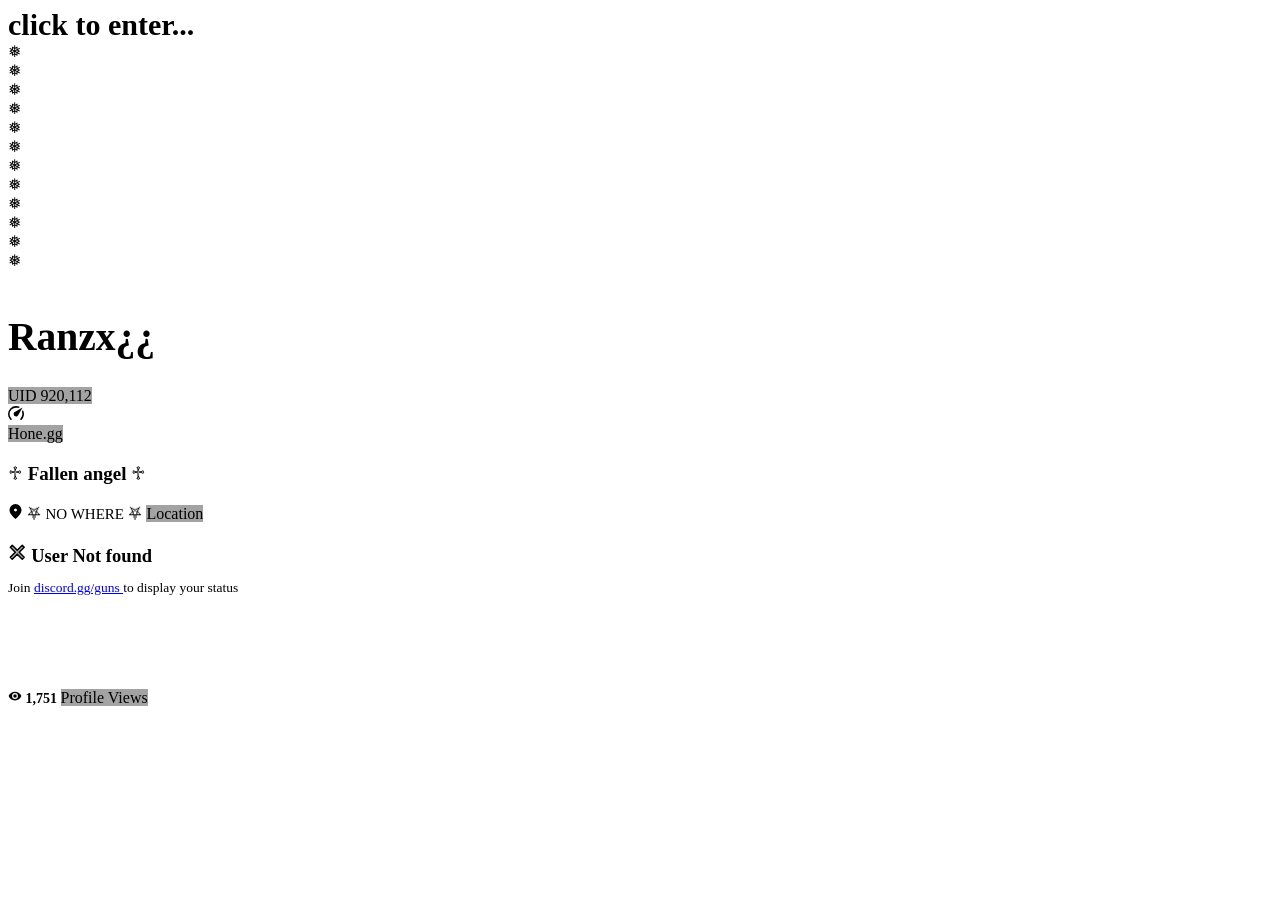
==== commit e6ac5e91: "Add files via upload" ====
--- a/index.html
+++ b/index.html
@@ -1,1092 +1,362 @@
 <!DOCTYPE html>
-<html lang="id">
-<head>
-<meta charset="UTF-8"/>
-<meta name="viewport" content="width=device-width, initial-scale=1.0"/>
-<title>My Portfolio · Playlist</title>
-<link href="https://fonts.googleapis.com/css2?family=Syne:wght@400;600;700;800&family=DM+Sans:wght@300;400;500;600&display=swap" rel="stylesheet"/>
-<style>
-/* ============================================================
-   VARIABLES
-============================================================ */
-:root {
-  --bg-deep:    #050608;
-  --bg-dark:    #0d0e12;
-  --bg-card:    rgba(255,255,255,0.045);
-  --bg-card-h:  rgba(255,255,255,0.09);
-  --border:     rgba(255,255,255,0.08);
-  --border-h:   rgba(255,255,255,0.22);
-  --white:      #ffffff;
-  --white-60:   rgba(255,255,255,0.6);
-  --white-30:   rgba(255,255,255,0.3);
-  --white-10:   rgba(255,255,255,0.1);
-  --glow:       rgba(255,255,255,0.55);
-  --glow-soft:  rgba(255,255,255,0.12);
-  --accent:     #e8e8e8;
-  --green:      #1db954;
-  --green-glow: rgba(29,185,84,0.35);
-  --radius-sm:  10px;
-  --radius-md:  18px;
-  --radius-lg:  24px;
-  --font-head:  'Syne', sans-serif;
-  --font-body:  'DM Sans', sans-serif;
-  --tr:         all 0.28s cubic-bezier(0.4,0,0.2,1);
-}
-
-/* ============================================================
-   RESET
-============================================================ */
-*, *::before, *::after { box-sizing: border-box; margin: 0; padding: 0; }
-html { scroll-behavior: smooth; }
-body {
-  font-family: var(--font-body);
-  background: var(--bg-deep);
-  color: var(--white);
-  min-height: 100vh;
-  overflow-x: hidden;
-  -webkit-font-smoothing: antialiased;
-}
-img { display: block; max-width: 100%; }
-button { font-family: inherit; cursor: pointer; border: none; background: none; }
-a { color: inherit; text-decoration: none; }
-
-/* ============================================================
-   SCROLLBAR
-============================================================ */
-::-webkit-scrollbar { width: 5px; }
-::-webkit-scrollbar-track { background: var(--bg-dark); }
-::-webkit-scrollbar-thumb { background: rgba(255,255,255,0.15); border-radius: 99px; }
-::-webkit-scrollbar-thumb:hover { background: rgba(255,255,255,0.3); }
-
-/* ============================================================
-   LOADING SCREEN
-============================================================ */
-#loader {
-  position: fixed; inset: 0; z-index: 9999;
-  background: var(--bg-deep);
-  display: flex; flex-direction: column;
-  align-items: center; justify-content: center;
-  gap: 32px;
-  transition: opacity 0.8s ease, visibility 0.8s ease;
-}
-#loader.out { opacity: 0; visibility: hidden; pointer-events: none; }
-
-.loader-logo {
-  display: flex; flex-direction: column; align-items: center; gap: 12px;
-}
-.loader-icon {
-  width: 64px; height: 64px;
-  border-radius: 50%;
-  background: var(--white-10);
-  display: flex; align-items: center; justify-content: center;
-  font-size: 28px;
-  box-shadow: 0 0 40px var(--glow-soft), 0 0 80px rgba(255,255,255,0.04);
-  animation: loaderPulse 1.8s ease infinite;
-}
-@keyframes loaderPulse {
-  0%,100% { box-shadow: 0 0 30px var(--glow-soft); transform: scale(1); }
-  50%      { box-shadow: 0 0 60px rgba(255,255,255,0.2); transform: scale(1.05); }
-}
-.loader-title {
-  font-family: var(--font-head);
-  font-size: 1.1rem;
-  font-weight: 700;
-  letter-spacing: 0.25em;
-  text-transform: uppercase;
-  color: var(--white-60);
-}
-
-.loader-bar-wrap {
-  width: 220px; height: 2px;
-  background: rgba(255,255,255,0.08);
-  border-radius: 99px;
-  overflow: hidden;
-}
-.loader-bar {
-  height: 100%;
-  background: linear-gradient(90deg, transparent, var(--white), transparent);
-  border-radius: 99px;
-  animation: barSlide 1.6s ease-in-out infinite;
-}
-@keyframes barSlide {
-  0%   { width: 0%;   margin-left: 0%; }
-  50%  { width: 60%;  margin-left: 20%; }
-  100% { width: 0%;   margin-left: 100%; }
-}
-
-.loader-text {
-  font-size: 0.75rem;
-  letter-spacing: 0.18em;
-  text-transform: uppercase;
-  color: var(--white-30);
-  font-weight: 500;
-}
-
-/* ============================================================
-   NOISE OVERLAY
-============================================================ */
-body::after {
-  content: '';
-  position: fixed; inset: 0; z-index: 0;
-  background-image: url("data:image/svg+xml,%3Csvg xmlns='http://www.w3.org/2000/svg' width='300' height='300'%3E%3Cfilter id='n'%3E%3CfeTurbulence type='fractalNoise' baseFrequency='0.9' numOctaves='4' stitchTiles='stitch'/%3E%3C/filter%3E%3Crect width='300' height='300' filter='url(%23n)' opacity='0.025'/%3E%3C/svg%3E");
-  opacity: 0.4;
-  pointer-events: none;
-}
-
-/* ============================================================
-   AMBIENT GLOW BLOBS
-============================================================ */
-.blob {
-  position: fixed; border-radius: 50%;
-  filter: blur(100px);
-  pointer-events: none; z-index: 0;
-  animation: blobDrift 14s ease-in-out infinite alternate;
-}
-.blob-1 {
-  width: 500px; height: 500px;
-  top: -200px; left: -200px;
-  background: radial-gradient(circle, rgba(255,255,255,0.03), transparent 60%);
-  animation-delay: 0s;
-}
-.blob-2 {
-  width: 400px; height: 400px;
-  bottom: -150px; right: -150px;
-  background: radial-gradient(circle, rgba(29,185,84,0.06), transparent 60%);
-  animation-delay: -6s;
-}
-@keyframes blobDrift {
-  from { transform: translate(0,0) scale(1); }
-  to   { transform: translate(40px,30px) scale(1.08); }
-}
-
-/* ============================================================
-   LAYOUT
-============================================================ */
-#app {
-  position: relative; z-index: 1;
-  max-width: 900px;
-  margin: 0 auto;
-  padding: 0 20px 120px;
-}
-
-/* ============================================================
-   HERO / PLAYLIST HEADER
-============================================================ */
-.playlist-header {
-  padding: 60px 0 40px;
-  display: grid;
-  grid-template-columns: auto 1fr;
-  gap: 36px;
-  align-items: flex-end;
-  opacity: 0;
-  animation: fadeUp 0.7s ease 0.1s forwards;
-}
-@keyframes fadeUp {
-  from { opacity: 0; transform: translateY(24px); }
-  to   { opacity: 1; transform: translateY(0); }
-}
-
-.playlist-cover-wrap {
-  position: relative;
-  flex-shrink: 0;
-}
-.playlist-cover {
-  width: 220px; height: 220px;
-  border-radius: var(--radius-md);
-  object-fit: cover;
-  background: linear-gradient(135deg, #1a1a1a, #2a2a2a);
-  box-shadow:
-    0 20px 60px rgba(0,0,0,0.7),
-    0 0 0 1px var(--border),
-    0 0 80px rgba(255,255,255,0.04);
-  transition: var(--tr);
-}
-.playlist-cover-wrap:hover .playlist-cover {
-  transform: scale(1.025);
-  box-shadow:
-    0 28px 80px rgba(0,0,0,0.8),
-    0 0 0 1px var(--border-h),
-    0 0 100px rgba(255,255,255,0.07);
-}
-.cover-shine {
-  position: absolute; inset: 0;
-  border-radius: var(--radius-md);
-  background: linear-gradient(135deg, rgba(255,255,255,0.07) 0%, transparent 50%);
-  pointer-events: none;
-}
-
-.playlist-meta { padding-bottom: 4px; }
-.playlist-type {
-  font-size: 0.7rem;
-  font-weight: 600;
-  letter-spacing: 0.2em;
-  text-transform: uppercase;
-  color: var(--white-30);
-  margin-bottom: 10px;
-}
-.playlist-title {
-  font-family: var(--font-head);
-  font-size: clamp(2.4rem, 6vw, 4.8rem);
-  font-weight: 800;
-  line-height: 1;
-  letter-spacing: -0.02em;
-  color: var(--white);
-  text-shadow: 0 0 60px var(--glow-soft);
-  margin-bottom: 18px;
-}
-.playlist-desc {
-  font-size: 0.88rem;
-  color: var(--white-60);
-  line-height: 1.6;
-  max-width: 380px;
-  margin-bottom: 20px;
-}
-.playlist-stats {
-  display: flex;
-  align-items: center;
-  gap: 6px;
-  font-size: 0.8rem;
-  color: var(--white-30);
-  font-weight: 500;
-}
-.playlist-stats .owner { color: var(--white-60); font-weight: 600; }
-.playlist-stats .sep { opacity: 0.4; }
-
-/* ============================================================
-   CONTROL ROW
-============================================================ */
-.control-row {
-  display: flex;
-  align-items: center;
-  gap: 24px;
-  padding: 24px 0 28px;
-  opacity: 0;
-  animation: fadeUp 0.7s ease 0.25s forwards;
-}
-.btn-play-main {
-  width: 56px; height: 56px;
-  border-radius: 50%;
-  background: var(--white);
-  color: var(--bg-deep);
-  font-size: 20px;
-  display: flex; align-items: center; justify-content: center;
-  transition: var(--tr);
-  box-shadow: 0 0 30px rgba(255,255,255,0.2), 0 4px 16px rgba(0,0,0,0.5);
-  flex-shrink: 0;
-}
-.btn-play-main:hover {
-  transform: scale(1.08);
-  box-shadow: 0 0 50px rgba(255,255,255,0.35), 0 8px 24px rgba(0,0,0,0.5);
-}
-.btn-icon {
-  width: 36px; height: 36px;
-  border-radius: 50%;
-  display: flex; align-items: center; justify-content: center;
-  color: var(--white-30);
-  font-size: 18px;
-  transition: var(--tr);
-}
-.btn-icon:hover { color: var(--white); }
-
-.track-count {
-  margin-left: auto;
-  font-size: 0.78rem;
-  color: var(--white-30);
-  letter-spacing: 0.1em;
-  text-transform: uppercase;
-  font-weight: 600;
-}
-
-/* ============================================================
-   TRACKS LIST HEADER
-============================================================ */
-.tracks-header {
-  display: grid;
-  grid-template-columns: 40px 1fr 90px;
-  padding: 0 16px 10px;
-  border-bottom: 1px solid var(--border);
-  margin-bottom: 6px;
-  opacity: 0;
-  animation: fadeUp 0.7s ease 0.35s forwards;
-}
-.tracks-header span {
-  font-size: 0.7rem;
-  letter-spacing: 0.15em;
-  text-transform: uppercase;
-  color: var(--white-30);
-  font-weight: 600;
-}
-.tracks-header .th-dur { text-align: right; }
-
-/* ============================================================
-   TRACK CARD
-============================================================ */
-.track {
-  display: grid;
-  grid-template-columns: 40px 1fr 90px;
-  align-items: center;
-  padding: 10px 16px;
-  border-radius: var(--radius-sm);
-  border: 1px solid transparent;
-  background: var(--bg-card);
-  margin-bottom: 4px;
-  transition: var(--tr);
-  cursor: pointer;
-  position: relative;
-  overflow: hidden;
-  opacity: 0;
-}
-.track:nth-child(1) { animation: fadeUp 0.55s ease 0.42s forwards; }
-.track:nth-child(2) { animation: fadeUp 0.55s ease 0.52s forwards; }
-.track:nth-child(3) { animation: fadeUp 0.55s ease 0.62s forwards; }
-.track:nth-child(4) { animation: fadeUp 0.55s ease 0.72s forwards; }
-
-.track::before {
-  content: '';
-  position: absolute; inset: 0;
-  background: linear-gradient(90deg, rgba(255,255,255,0.03), transparent);
-  opacity: 0; transition: var(--tr);
-}
-.track:hover { background: var(--bg-card-h); border-color: var(--border); }
-.track:hover::before { opacity: 1; }
-
-.track.active {
-  background: rgba(255,255,255,0.07);
-  border-color: rgba(255,255,255,0.12);
-  box-shadow: 0 0 0 1px rgba(255,255,255,0.06) inset;
-}
-.track.active .track-name { color: var(--white); }
-.track.active .track-artist { color: rgba(255,255,255,0.5); }
-
-/* INDEX / PLAY BTN */
-.track-num {
-  display: flex; align-items: center; justify-content: center;
-  width: 32px; height: 32px;
-  position: relative;
-  flex-shrink: 0;
-}
-.track-num .num {
-  font-size: 0.9rem;
-  color: var(--white-30);
-  font-weight: 500;
-  transition: var(--tr);
-}
-.track-num .play-icon {
-  position: absolute; inset: 0;
-  display: flex; align-items: center; justify-content: center;
-  font-size: 14px;
-  color: var(--white);
-  opacity: 0; transition: var(--tr);
-}
-.track:hover .track-num .num { opacity: 0; }
-.track:hover .track-num .play-icon { opacity: 1; }
-.track.active .track-num .num { opacity: 0; }
-.track.active .track-num .play-icon { opacity: 1; color: var(--white); }
-
-/* EQUALIZER BARS */
-.eq-bars {
-  display: flex; align-items: flex-end; gap: 2px;
-  height: 14px;
-  opacity: 0;
-  position: absolute;
-}
-.track.active.playing .eq-bars { opacity: 1; }
-.track.active.playing .track-num .play-icon { opacity: 0; }
-.eq-bars span {
-  width: 3px; background: var(--white);
-  border-radius: 1px;
-  animation: eqBounce 0.6s ease infinite alternate;
-}
-.eq-bars span:nth-child(1) { height: 60%; animation-delay: 0s; }
-.eq-bars span:nth-child(2) { height: 100%; animation-delay: 0.15s; }
-.eq-bars span:nth-child(3) { height: 40%; animation-delay: 0.3s; }
-@keyframes eqBounce {
-  from { transform: scaleY(1); }
-  to   { transform: scaleY(0.3); }
-}
-
-/* TRACK INFO */
-.track-info { display: flex; align-items: center; gap: 14px; overflow: hidden; }
-.track-thumb {
-  width: 44px; height: 44px;
-  border-radius: 8px;
-  object-fit: cover;
-  background: linear-gradient(135deg, #1a1a1a, #2a2a2a);
-  flex-shrink: 0;
-  transition: var(--tr);
-  border: 1px solid var(--border);
-}
-.track:hover .track-thumb { transform: scale(1.04); border-color: var(--border-h); }
-.track.active .track-thumb {
-  box-shadow: 0 0 20px rgba(255,255,255,0.15);
-}
-
-.track-text { overflow: hidden; }
-.track-name {
-  font-size: 0.93rem;
-  font-weight: 600;
-  color: var(--white-60);
-  white-space: nowrap;
-  overflow: hidden;
-  text-overflow: ellipsis;
-  transition: var(--tr);
-  margin-bottom: 2px;
-}
-.track:hover .track-name { color: var(--white); }
-.track-artist {
-  font-size: 0.75rem;
-  color: var(--white-30);
-  white-space: nowrap;
-  overflow: hidden;
-  text-overflow: ellipsis;
-}
-
-/* DURATION + PROGRESS */
-.track-right {
-  display: flex;
-  flex-direction: column;
-  align-items: flex-end;
-  gap: 6px;
-}
-.track-dur {
-  font-size: 0.78rem;
-  color: var(--white-30);
-  font-weight: 500;
-  font-variant-numeric: tabular-nums;
-  transition: var(--tr);
-}
-.track.active .track-dur { color: var(--white-60); }
-
-.track-progress-wrap {
-  width: 72px; height: 3px;
-  background: rgba(255,255,255,0.1);
-  border-radius: 99px;
-  overflow: hidden;
-  opacity: 0; transition: var(--tr);
-}
-.track.active .track-progress-wrap { opacity: 1; }
-.track-progress-bar {
-  height: 100%;
-  background: var(--white);
-  border-radius: 99px;
-  width: 0%;
-  transition: width 0.3s linear;
-  box-shadow: 0 0 6px rgba(255,255,255,0.5);
-}
-
-/* ============================================================
-   MINI PLAYER (sticky bottom)
-============================================================ */
-#mini-player {
-  position: fixed; bottom: 0; left: 0; right: 0;
-  z-index: 500;
-  background: rgba(10,11,14,0.92);
-  backdrop-filter: blur(24px);
-  -webkit-backdrop-filter: blur(24px);
-  border-top: 1px solid var(--border);
-  padding: 14px 24px;
-  display: grid;
-  grid-template-columns: 1fr auto 1fr;
-  align-items: center;
-  gap: 16px;
-  transform: translateY(100%);
-  transition: transform 0.45s cubic-bezier(0.4,0,0.2,1);
-}
-#mini-player.visible { transform: translateY(0); }
-
-.mp-track { display: flex; align-items: center; gap: 12px; overflow: hidden; }
-.mp-thumb {
-  width: 46px; height: 46px;
-  border-radius: 8px;
-  object-fit: cover;
-  background: linear-gradient(135deg, #1a1a1a, #2a2a2a);
-  flex-shrink: 0;
-  border: 1px solid var(--border);
-}
-.mp-info { overflow: hidden; }
-.mp-name {
-  font-size: 0.88rem; font-weight: 600;
-  color: var(--white);
-  white-space: nowrap; overflow: hidden; text-overflow: ellipsis;
-  margin-bottom: 2px;
-}
-.mp-artist { font-size: 0.73rem; color: var(--white-30); }
-
-.mp-controls {
-  display: flex; align-items: center; gap: 20px;
-  flex-direction: column; gap: 8px;
-}
-.mp-btns { display: flex; align-items: center; gap: 16px; }
-.mp-btn-play {
-  width: 40px; height: 40px; border-radius: 50%;
-  background: var(--white); color: var(--bg-deep);
-  display: flex; align-items: center; justify-content: center;
-  font-size: 15px;
-  transition: var(--tr);
-  box-shadow: 0 0 20px rgba(255,255,255,0.18);
-}
-.mp-btn-play:hover { transform: scale(1.08); }
-.mp-btn-skip {
-  color: var(--white-30); font-size: 18px;
-  transition: var(--tr); line-height: 1;
-}
-.mp-btn-skip:hover { color: var(--white); }
-
-.mp-progress {
-  width: 260px; display: flex; align-items: center; gap: 8px;
-}
-.mp-time { font-size: 0.68rem; color: var(--white-30); font-weight: 500; min-width: 28px; font-variant-numeric: tabular-nums; }
-.mp-bar-wrap {
-  flex: 1; height: 3px;
-  background: rgba(255,255,255,0.12);
-  border-radius: 99px;
-  overflow: hidden;
-  cursor: pointer;
-}
-.mp-bar {
-  height: 100%; width: 0%;
-  background: var(--white);
-  border-radius: 99px;
-  transition: width 0.25s linear;
-  box-shadow: 0 0 6px rgba(255,255,255,0.4);
-}
-
-.mp-extra { display: flex; align-items: center; justify-content: flex-end; gap: 14px; }
-.mp-vol { display: flex; align-items: center; gap: 8px; }
-.mp-vol-icon { color: var(--white-30); font-size: 16px; }
-.mp-vol-slider {
-  -webkit-appearance: none;
-  width: 80px; height: 3px;
-  background: rgba(255,255,255,0.15);
-  border-radius: 99px;
-  outline: none;
-  cursor: pointer;
-}
-.mp-vol-slider::-webkit-slider-thumb {
-  -webkit-appearance: none;
-  width: 12px; height: 12px;
-  border-radius: 50%;
-  background: var(--white);
-  box-shadow: 0 0 6px rgba(255,255,255,0.4);
-}
-
-/* ============================================================
-   PROFILE SECTION
-============================================================ */
-.section-divider {
-  height: 1px;
-  background: linear-gradient(90deg, transparent, var(--border), transparent);
-  margin: 40px 0;
-}
-
-.profile-section {
-  display: grid;
-  grid-template-columns: 1fr 1fr;
-  gap: 16px;
-  margin-bottom: 20px;
-  opacity: 0;
-  animation: fadeUp 0.7s ease 0.85s forwards;
-}
-
-.info-card {
-  background: var(--bg-card);
-  border: 1px solid var(--border);
-  border-radius: var(--radius-md);
-  padding: 24px;
-  transition: var(--tr);
-  position: relative; overflow: hidden;
-}
-.info-card::before {
-  content: '';
-  position: absolute;
-  top: 0; left: 0; right: 0; height: 1px;
-  background: linear-gradient(90deg, transparent, rgba(255,255,255,0.12), transparent);
-}
-.info-card:hover {
-  background: var(--bg-card-h);
-  border-color: var(--border-h);
-  transform: translateY(-2px);
-  box-shadow: 0 12px 40px rgba(0,0,0,0.4);
-}
-
-.card-label {
-  font-size: 0.68rem;
-  letter-spacing: 0.2em;
-  text-transform: uppercase;
-  color: var(--white-30);
-  font-weight: 600;
-  margin-bottom: 12px;
-}
-.card-title {
-  font-family: var(--font-head);
-  font-size: 1.5rem;
-  font-weight: 700;
-  color: var(--white);
-  margin-bottom: 14px;
-}
-.tag-list { display: flex; flex-wrap: wrap; gap: 8px; }
-.tag {
-  padding: 5px 14px;
-  border-radius: 99px;
-  background: var(--white-10);
-  border: 1px solid var(--border);
-  font-size: 0.78rem;
-  color: var(--white-60);
-  font-weight: 500;
-  transition: var(--tr);
-  white-space: nowrap;
-}
-.tag:hover { background: rgba(255,255,255,0.14); color: var(--white); border-color: var(--border-h); }
-
-/* ============================================================
-   RESPONSIVE
-============================================================ */
-@media (max-width: 700px) {
-  #app { padding: 0 14px 140px; }
-
-  .playlist-header {
-    grid-template-columns: 1fr;
-    align-items: center;
-    text-align: center;
-    gap: 24px;
-  }
-  .playlist-cover-wrap { margin: 0 auto; }
-  .playlist-cover { width: 180px; height: 180px; }
-  .playlist-desc { margin: 0 auto; }
-  .playlist-stats { justify-content: center; }
-
-  .control-row { justify-content: center; }
-  .track-count { display: none; }
-
-  .tracks-header { display: none; }
-  .track { grid-template-columns: 36px 1fr 60px; padding: 10px 12px; }
-  .track-thumb { width: 38px; height: 38px; }
-  .track-name { font-size: 0.85rem; }
-
-  .profile-section { grid-template-columns: 1fr; }
-
-  #mini-player {
-    grid-template-columns: 1fr;
-    gap: 12px;
-    padding: 14px 16px;
-  }
-  .mp-extra { display: none; }
-  .mp-progress { width: 100%; }
-  .mp-controls { width: 100%; }
-  .mp-btns { justify-content: center; }
-}
-
-@media (min-width: 701px) and (max-width: 900px) {
-  .playlist-cover { width: 180px; height: 180px; }
-  .playlist-title { font-size: 3rem; }
-}
-</style>
-</head>
-<body>
-
-<!-- LOADING -->
-<div id="loader">
-  <div class="loader-logo">
-    <div class="loader-icon">♪</div>
-    <div class="loader-title">Portfolio</div>
-  </div>
-  <div class="loader-bar-wrap">
-    <div class="loader-bar"></div>
-  </div>
-  <div class="loader-text">Loading...</div>
-</div>
-
-<!-- AMBIENT -->
-<div class="blob blob-1"></div>
-<div class="blob blob-2"></div>
-
-<!-- APP -->
-<div id="app">
-
-  <!-- PLAYLIST HEADER -->
-  <header class="playlist-header">
-    <div class="playlist-cover-wrap">
-      <img class="playlist-cover" src="playlist/playlist.jpg" alt="Playlist Cover"
-        onerror="this.style.background='linear-gradient(135deg,#111,#222)';this.removeAttribute('src')"/>
-      <div class="cover-shine"></div>
-    </div>
-    <div class="playlist-meta">
-      <div class="playlist-type">Public Playlist</div>
-      <h1 class="playlist-title">My Favorite<br>Song</h1>
-      <p class="playlist-desc">
-        Koleksi lagu-lagu terbaik pilihan personal. Dari santai hingga hype — 
-        semuanya ada di sini. 🎵
-      </p>
-      <div class="playlist-stats">
-        <span class="owner"></span>
-        <span class="sep">·ғᴀᴋᴇ sᴍɪʟᴇ | ツ冷月</span>
-        <span>4 songs</span>
-        <span class="sep">·</span>
-        <span>about 15 min</span>
-      </div>
-    </div>
-  </header>
-
-  <!-- CONTROL ROW -->
-  <div class="control-row">
-    <button class="btn-play-main" id="mainPlayBtn" title="Play All">▶</button>
-    <button class="btn-icon" title="Shuffle">⇄</button>
-    <button class="btn-icon" title="Repeat">↻</button>
-    <span class="track-count">4 TRACKS</span>
-  </div>
-
-  <!-- TRACKS HEADER -->
-  <div class="tracks-header">
-    <span>#</span>
-    <span>TITLE</span>
-    <span class="th-dur">DURATION</span>
-  </div>
-
-  <!-- TRACKS LIST -->
-  <div id="trackList">
-
-    <div class="track" data-index="0" data-src="playlist/playlist.mp3">
-      <div class="track-num">
-        <span class="num">1</span>
-        <span class="play-icon">▶</span>
-        <div class="eq-bars"><span></span><span></span><span></span></div>
-      </div>
-      <div class="track-info">
-        <img class="track-thumb" src="playlist/1.jpg" alt=""
-          onerror="this.style.background='#1a1a1a';this.removeAttribute('src')"/>
-        <div class="track-text">
-          <div class="track-name">Rain inside</div>
-          <div class="track-artist">⊘neheart,Antent</div>
-        </div>
-      </div>
-      <div class="track-right">
-        <div class="track-dur">--:--</div>
-        <div class="track-progress-wrap">
-          <div class="track-progress-bar"></div>
-        </div>
-      </div>
-    </div>
-
-    <div class="track" data-index="1" data-src="playlist/playlist2.mp3">
-      <div class="track-num">
-        <span class="num">2</span>
-        <span class="play-icon">▶</span>
-        <div class="eq-bars"><span></span><span></span><span></span></div>
-      </div>
-      <div class="track-info">
-        <img class="track-thumb" src="playlist/2.jpg" alt=""
-          onerror="this.style.background='#1a1a1a';this.removeAttribute('src')"/>
-        <div class="track-text">
-          <div class="track-name">this feeling</div>
-          <div class="track-artist">⊘neheart</div>
-        </div>
-      </div>
-      <div class="track-right">
-        <div class="track-dur">--:--</div>
-        <div class="track-progress-wrap">
-          <div class="track-progress-bar"></div>
-        </div>
-      </div>
-    </div>
-
-    <div class="track" data-index="2" data-src="playlist/playlist3.mp3">
-      <div class="track-num">
-        <span class="num">3</span>
-        <span class="play-icon">▶</span>
-        <div class="eq-bars"><span></span><span></span><span></span></div>
-      </div>
-      <div class="track-info">
-        <img class="track-thumb" src="playlist/3.jpg" alt=""
-          onerror="this.style.background='#1a1a1a';this.removeAttribute('src')"/>
-        <div class="track-text">
-          <div class="track-name">Nuts instrumental</div>
-          <div class="track-artist">Romano</div>
-        </div>
-      </div>
-      <div class="track-right">
-        <div class="track-dur">--:--</div>
-        <div class="track-progress-wrap">
-          <div class="track-progress-bar"></div>
-        </div>
-      </div>
-    </div>
-
-    <div class="track" data-index="3" data-src="playlist/playlist4.mp3">
-      <div class="track-num">
-        <span class="num">4</span>
-        <span class="play-icon">▶</span>
-        <div class="eq-bars"><span></span><span></span><span></span></div>
-      </div>
-      <div class="track-info">
-        <img class="track-thumb" src="playlist/4.jpg" alt=""
-          onerror="this.style.background='#1a1a1a';this.removeAttribute('src')"/>
-        <div class="track-text">
-          <div class="track-name">Last breath,$werve</div>
-          <div class="track-artist">⊘neheart</div>
-        </div>
-      </div>
-      <div class="track-right">
-        <div class="track-dur">--:--</div>
-        <div class="track-progress-wrap">
-          <div class="track-progress-bar"></div>
-        </div>
-      </div>
-    </div>
-
-  </div><!-- end trackList -->
-
-  <!-- DIVIDER -->
-  <div class="section-divider"></div>
-
-  <!-- PROFILE INFO -->
-  <div class="profile-section">
-    <div class="info-card">
-      <div class="card-label">About</div>
-      <div class="card-title">ғᴀᴋᴇ sᴍɪʟᴇ<br>| ツ冷月</div>
-      <div class="tag-list">
-        <span class="tag">Gamer</span>
-        <span class="tag">Music Lover</span>
-        <span class="tag">Developer</span>
-      </div>
-    </div>
-    <div class="info-card">
-      <div class="card-label">Favorite Games</div>
-      <div class="tag-list" style="margin-top:4px">
-        <span class="tag">ʙʟᴏᴏᴅ sᴛʀɪᴋᴇ</span>
-        <span class="tag">ᴍɪɴᴇᴄʀᴀғᴛ</span>
-        <span class="tag">ʀᴏʙʟᴏx</span>
-      </div>
-    </div>
-    <div class="info-card" style="grid-column: 1 / -1">
-      <div class="card-label">Hobby</div>
-      <div class="tag-list" style="margin-top:4px">
-        <span class="tag">ᴄᴏᴅɪɴɢ</span>
-        <span class="tag">ᴅᴇsɪɢɴ</span>
-        <span class="tag">ᴡᴀᴛᴄʜ ᴀɴɪᴍᴇ</span>
-        <span class="tag">ʟɪsᴛᴇɴ ᴛʜᴇ ᴍᴜsɪᴄ</span>
-        <span class="tag">ᴘʟᴀʏɪɴɢ ɢᴀᴍᴇs</span>
-        <span class="tag">sʟᴇᴇᴘɪɴɢ</span>
-      </div>
-    </div>
-  </div>
-
-</div><!-- end #app -->
-
-<!-- MINI PLAYER -->
-<div id="mini-player">
-  <div class="mp-track">
-    <img class="mp-thumb" id="mpThumb" src="playlist/playlist.jpg" alt=""
-      onerror="this.style.background='#1a1a1a';this.removeAttribute('src')"/>
-    <div class="mp-info">
-      <div class="mp-name" id="mpName">—</div>
-      <div class="mp-artist" id="mpArtist">ғᴀᴋᴇ sᴍɪʟᴇ | ツ冷月</div>
-    </div>
-  </div>
-
-  <div class="mp-controls">
-    <div class="mp-btns">
-      <button class="mp-btn-skip" id="mpPrev" title="Previous">⏮</button>
-      <button class="mp-btn-play" id="mpPlay" title="Play/Pause">▶</button>
-      <button class="mp-btn-skip" id="mpNext" title="Next">⏭</button>
-    </div>
-    <div class="mp-progress">
-      <span class="mp-time" id="mpCur">0:00</span>
-      <div class="mp-bar-wrap" id="mpBarWrap">
-        <div class="mp-bar" id="mpBar"></div>
-      </div>
-      <span class="mp-time" id="mpDur">0:00</span>
-    </div>
-  </div>
-
-  <div class="mp-extra">
-    <div class="mp-vol">
-      <span class="mp-vol-icon">🔊</span>
-      <input class="mp-vol-slider" type="range" id="volSlider" min="0" max="1" step="0.01" value="0.8"/>
-    </div>
-  </div>
-</div>
-
-<script>
-/* ============================================================
-   LOADING
-============================================================ */
-window.addEventListener('load', () => {
-  setTimeout(() => {
-    document.getElementById('loader').classList.add('out');
-  }, 2000);
-});
-
-/* ============================================================
-   AUDIO PLAYER
-============================================================ */
-const audio = new Audio();
-audio.volume = 0.8;
-
-let currentIdx = -1;
-let isPlaying = false;
-
-const tracks = Array.from(document.querySelectorAll('.track'));
-const miniPlayer = document.getElementById('mini-player');
-const mpPlay = document.getElementById('mpPlay');
-const mpPrev = document.getElementById('mpPrev');
-const mpNext = document.getElementById('mpNext');
-const mpName = document.getElementById('mpName');
-const mpArtist = document.getElementById('mpArtist');
-const mpBar  = document.getElementById('mpBar');
-const mpBarWrap = document.getElementById('mpBarWrap');
-const mpCur  = document.getElementById('mpCur');
-const mpDur  = document.getElementById('mpDur');
-const mpThumb = document.getElementById('mpThumb');
-const volSlider = document.getElementById('volSlider');
-const mainPlayBtn = document.getElementById('mainPlayBtn');
-
-function formatTime(s) {
-  if (!isFinite(s) || isNaN(s)) return '0:00';
-  const m = Math.floor(s / 60);
-  const sec = Math.floor(s % 60);
-  return `${m}:${sec.toString().padStart(2,'0')}`;
-}
-
-function loadTrack(idx, autoplay = true) {
-  if (idx < 0 || idx >= tracks.length) return;
-
-  // deactivate old
-  if (currentIdx >= 0) {
-    tracks[currentIdx].classList.remove('active','playing');
-  }
-
-  currentIdx = idx;
-  const trackEl = tracks[idx];
-  const src = trackEl.dataset.src;
-  const name = trackEl.querySelector('.track-name').textContent;
-  const thumbSrc = trackEl.querySelector('.track-thumb').src;
-
-  audio.src = src;
-  audio.load();
-
-  // update mini player
-  mpName.textContent = name;
-  mpThumb.src = thumbSrc;
-
-  trackEl.classList.add('active');
-  miniPlayer.classList.add('visible');
-
-  if (autoplay) {
-    audio.play().then(() => {
-      isPlaying = true;
-      trackEl.classList.add('playing');
-      mpPlay.textContent = '⏸';
-      mainPlayBtn.textContent = '⏸';
-    }).catch(() => {});
-  }
-}
-
-function togglePlay() {
-  if (currentIdx < 0) { loadTrack(0); return; }
-  if (audio.paused) {
-    audio.play().then(() => {
-      isPlaying = true;
-      tracks[currentIdx].classList.add('playing');
-      mpPlay.textContent = '⏸';
-      mainPlayBtn.textContent = '⏸';
-    }).catch(() => {});
-  } else {
-    audio.pause();
-    isPlaying = false;
-    tracks[currentIdx].classList.remove('playing');
-    mpPlay.textContent = '▶';
-    mainPlayBtn.textContent = '▶';
-  }
-}
-
-// Track click
-tracks.forEach((t, i) => {
-  t.addEventListener('click', (e) => {
-    if (i === currentIdx) { togglePlay(); return; }
-    loadTrack(i, true);
-  });
-});
-
-// Main play button
-mainPlayBtn.addEventListener('click', () => {
-  if (currentIdx < 0) loadTrack(0);
-  else togglePlay();
-});
-
-// Mini player controls
-mpPlay.addEventListener('click', togglePlay);
-mpPrev.addEventListener('click', () => {
-  if (currentIdx > 0) loadTrack(currentIdx - 1);
-  else loadTrack(tracks.length - 1);
-});
-mpNext.addEventListener('click', () => {
-  if (currentIdx < tracks.length - 1) loadTrack(currentIdx + 1);
-  else loadTrack(0);
-});
-
-// Progress
-audio.addEventListener('timeupdate', () => {
-  const pct = audio.duration ? (audio.currentTime / audio.duration) * 100 : 0;
-  mpBar.style.width = pct + '%';
-  mpCur.textContent = formatTime(audio.currentTime);
-
-  if (currentIdx >= 0) {
-    const bar = tracks[currentIdx].querySelector('.track-progress-bar');
-    if (bar) bar.style.width = pct + '%';
-    const durEl = tracks[currentIdx].querySelector('.track-dur');
-    if (durEl) durEl.textContent = formatTime(audio.currentTime) + ' / ' + formatTime(audio.duration);
-  }
-});
-
-audio.addEventListener('loadedmetadata', () => {
-  mpDur.textContent = formatTime(audio.duration);
-  if (currentIdx >= 0) {
-    const durEl = tracks[currentIdx].querySelector('.track-dur');
-    if (durEl) durEl.textContent = formatTime(audio.duration);
-  }
-});
-
-audio.addEventListener('ended', () => {
-  tracks[currentIdx].classList.remove('playing');
-  if (currentIdx < tracks.length - 1) loadTrack(currentIdx + 1);
-  else {
-    isPlaying = false;
-    mpPlay.textContent = '▶';
-    mainPlayBtn.textContent = '▶';
-    miniPlayer.classList.remove('visible');
-    tracks[currentIdx].classList.remove('active');
-    currentIdx = -1;
-  }
-});
-
-// Seek
-mpBarWrap.addEventListener('click', (e) => {
-  const rect = mpBarWrap.getBoundingClientRect();
-  const ratio = (e.clientX - rect.left) / rect.width;
-  if (audio.duration) audio.currentTime = ratio * audio.duration;
-});
-
-// Volume
-volSlider.addEventListener('input', () => { audio.volume = volSlider.value; });
-
-// Load durations on hover/load
-tracks.forEach((t, i) => {
-  const tmpAudio = new Audio();
-  tmpAudio.src = t.dataset.src;
-  tmpAudio.preload = 'metadata';
-  tmpAudio.addEventListener('loadedmetadata', () => {
-    const durEl = t.querySelector('.track-dur');
-    if (durEl && i !== currentIdx) durEl.textContent = formatTime(tmpAudio.duration);
-  });
-});
-
-// Keyboard
-document.addEventListener('keydown', e => {
-  if (e.target.tagName === 'INPUT') return;
-  if (e.code === 'Space') { e.preventDefault(); togglePlay(); }
-  if (e.code === 'ArrowRight') { if (audio.duration) audio.currentTime = Math.min(audio.currentTime + 5, audio.duration); }
-  if (e.code === 'ArrowLeft') { audio.currentTime = Math.max(audio.currentTime - 5, 0); }
-});
-</script>
-</body>
-</html>
+<html lang="en" dir="ltr" class="notranslate ltr en">
+  <head>
+    <meta charset="utf-8">
+    <meta name="viewport" content="width=device-width, initial-scale=1">
+    <link rel="preload" as="image" href="https://r2.guns.lol/94f5b1f7-4051-4e78-a7c9-5ccd0cbeaab8.webp">
+    <link rel="stylesheet" href="/_next/static/css/63408633f2b71c8c.css" data-precedence="next">
+    <link rel="stylesheet" href="/_next/static/css/e149ba285c224e96.css" data-precedence="next">
+    <link rel="stylesheet" href="/_next/static/css/638e1b71591fd4d7.css" data-precedence="next">
+    <link rel="stylesheet" href="/_next/static/css/21403c4514030385.css" data-precedence="next">
+    <link rel="stylesheet" href="/_next/static/css/aa831dd70e217010.css" data-precedence="next">
+    <link rel="stylesheet" href="/_next/static/css/19a5a2a2db0b6874.css" data-precedence="next">
+    <link rel="stylesheet" href="/_next/static/css/b30f80b59a7c5b73.css" data-precedence="next">
+    <link rel="stylesheet" href="/_next/static/css/15d70cce7ea88aca.css" data-precedence="next">
+    <link rel="preload" as="script" fetchpriority="low" href="/_next/static/chunks/webpack-0ec1ca6005836730.js">
+    <script src="/_next/static/chunks/4bd1b696-6b5c0c72b0eadc5f.js" async="">
+</script>
+    <script src="/_next/static/chunks/3794-d59d518601357460.js" async="">
+</script>
+    <script src="/_next/static/chunks/main-app-082cd9849c9757d5.js" async="">
+</script>
+    <script src="/_next/static/chunks/8256-f6fc5ce64cccb109.js" async="">
+</script>
+    <script src="/_next/static/chunks/app/layout-896a168a2773c110.js" async="">
+</script>
+    <script src="/_next/static/chunks/5886-3a1a8232e2a8cef0.js" async="">
+</script>
+    <script src="/_next/static/chunks/app/error-7116ad3000f6bd3f.js" async="">
+</script>
+    <script src="/_next/static/chunks/ede5dfc2-1d68982e0ab606ec.js" async="">
+</script>
+    <script src="/_next/static/chunks/bd904a5c-aa6b2055d9135754.js" async="">
+</script>
+    <script src="/_next/static/chunks/a3cd4a83-6ef1daaf9d8d561f.js" async="">
+</script>
+    <script src="/_next/static/chunks/b536a0f1-5c52234ac76ab02c.js" async="">
+</script>
+    <script src="/_next/static/chunks/1329d575-137911efd96d5fd0.js" async="">
+</script>
+    <script src="/_next/static/chunks/f6211eb1-fde3d3265b53e700.js" async="">
+</script>
+    <script src="/_next/static/chunks/c15bf2b0-7d6c3f276061bcc4.js" async="">
+</script>
+    <script src="/_next/static/chunks/5686-a956efc5a4b81bb0.js" async="">
+</script>
+    <script src="/_next/static/chunks/4564-83c32037d7a21f91.js" async="">
+</script>
+    <script src="/_next/static/chunks/9388-4fb64cd8cd521b56.js" async="">
+</script>
+    <script src="/_next/static/chunks/5395-18ed5a24c7e12493.js" async="">
+</script>
+    <script src="/_next/static/chunks/2131-3e2ddfccfb1f701e.js" async="">
+</script>
+    <script src="/_next/static/chunks/8542-1ab051661033a8bd.js" async="">
+</script>
+    <script src="/_next/static/chunks/3957-d2f207dd293f467e.js" async="">
+</script>
+    <script src="/_next/static/chunks/8297-d3a93d805ba07874.js" async="">
+</script>
+    <script src="/_next/static/chunks/app/%5Busername%5D/page-b9da2f230cd55072.js" async="">
+</script>
+    <link rel="preload" href="css/X6XYTKIVDUW7GZTZPZNN4EUM5KH54KHF.css" as="style">
+    <link rel="preload" href="https://fonts.googleapis.com/css2?family=Onest:wght@300;400;500&display=swap" as="style">
+    <link rel="preload" href="https://sa.guns.lol/latest.js" as="script">
+    <link rel="preload" href="https://assets.guns.lol/cursor-effects.js" as="script">
+    <link rel="preload" href="https://challenges.cloudflare.com/turnstile/v0/api.js" as="script">
+    <link rel="apple-touch-icon" sizes="180x180" href="images/apple-touch-icon.png">
+    <link rel="icon" type="image/png" sizes="32x32" href="images/favicon-32x32.png">
+    <link rel="icon" type="image/png" sizes="16x16" href="images/favicon-16x16.png">
+    <link rel="manifest" href="https://assets.guns.lol/favicon/site.webmanifest">
+    <meta name="referrer" content="strict-origin-when-cross-origin">
+    <meta name="google" content="notranslate">
+    <meta name="theme-color" content="#ffffff">
+    <title>
+      @Ranzx¿¿ | guns.lol
+    </title>
+    <meta name="description" content="♱ Fallen angel ♱">
+    <meta name="application-name" content="guns.lol">
+    <meta name="author" content="@Ranzx¿¿ | guns.lol">
+    <meta name="generator" content="guns.lol">
+    <meta name="robots" content="index, follow">
+    <link rel="canonical" href="https://guns.lol/shiin2ii">
+    <meta property="og:title" content="@Ranzx¿¿ | guns.lol">
+    <meta property="og:description" content="♱ Fallen angel ♱">
+    <meta property="og:image" content="images/og.png">
+    <meta property="og:type" content="website">
+    <meta name="twitter:card" content="summary_large_image">
+    <meta name="twitter:title" content="@Ranzx¿¿ | guns.lol">
+    <meta name="twitter:description" content="♱ Fallen angel ♱">
+    <meta name="twitter:image" content="https://og.guns.lol/api/og?username=shiin2ii">
+    <link href="css/X6XYTKIVDUW7GZTZPZNN4EUM5KH54KHF.css" rel="stylesheet">
+    <style type="text/css">
+@font-face {font-family:Onest;font-style:normal;font-weight:300;src:url(fonts/normal_2.woff2);unicode-range:U+0000-00FF,U+0131,U+0152-0153,U+02BB-02BC,U+02C6,U+02DA,U+02DC,U+0304,U+0308,U+0329,U+2000-206F,U+20AC,U+2122,U+2191,U+2193,U+2212,U+2215,U+FEFF,U+FFFD;font-display:swap;}@font-face {font-family:Onest;font-style:normal;font-weight:300;src:url(fonts/normal.woff2);unicode-range:U+0100-02BA,U+02BD-02C5,U+02C7-02CC,U+02CE-02D7,U+02DD-02FF,U+0304,U+0308,U+0329,U+1D00-1DBF,U+1E00-1E9F,U+1EF2-1EFF,U+2020,U+20A0-20AB,U+20AD-20C0,U+2113,U+2C60-2C7F,U+A720-A7FF;font-display:swap;}@font-face {font-family:Onest;font-style:normal;font-weight:300;src:url(fonts/normal_3.woff2);unicode-range:U+0301,U+0400-045F,U+0490-0491,U+04B0-04B1,U+2116;font-display:swap;}@font-face {font-family:Onest;font-style:normal;font-weight:300;src:url(fonts/normal_1.woff2);unicode-range:U+0460-052F,U+1C80-1C8A,U+20B4,U+2DE0-2DFF,U+A640-A69F,U+FE2E-FE2F;font-display:swap;}@font-face {font-family:Onest;font-style:normal;font-weight:400;src:url(fonts/normal_3.woff2);unicode-range:U+0301,U+0400-045F,U+0490-0491,U+04B0-04B1,U+2116;font-display:swap;}@font-face {font-family:Onest;font-style:normal;font-weight:400;src:url(fonts/normal_2.woff2);unicode-range:U+0000-00FF,U+0131,U+0152-0153,U+02BB-02BC,U+02C6,U+02DA,U+02DC,U+0304,U+0308,U+0329,U+2000-206F,U+20AC,U+2122,U+2191,U+2193,U+2212,U+2215,U+FEFF,U+FFFD;font-display:swap;}@font-face {font-family:Onest;font-style:normal;font-weight:400;src:url(fonts/normal_1.woff2);unicode-range:U+0460-052F,U+1C80-1C8A,U+20B4,U+2DE0-2DFF,U+A640-A69F,U+FE2E-FE2F;font-display:swap;}@font-face {font-family:Onest;font-style:normal;font-weight:400;src:url(fonts/normal.woff2);unicode-range:U+0100-02BA,U+02BD-02C5,U+02C7-02CC,U+02CE-02D7,U+02DD-02FF,U+0304,U+0308,U+0329,U+1D00-1DBF,U+1E00-1E9F,U+1EF2-1EFF,U+2020,U+20A0-20AB,U+20AD-20C0,U+2113,U+2C60-2C7F,U+A720-A7FF;font-display:swap;}@font-face {font-family:Onest;font-style:normal;font-weight:500;src:url(fonts/normal_1.woff2);unicode-range:U+0460-052F,U+1C80-1C8A,U+20B4,U+2DE0-2DFF,U+A640-A69F,U+FE2E-FE2F;font-display:swap;}@font-face {font-family:Onest;font-style:normal;font-weight:500;src:url(fonts/normal_3.woff2);unicode-range:U+0301,U+0400-045F,U+0490-0491,U+04B0-04B1,U+2116;font-display:swap;}@font-face {font-family:Onest;font-style:normal;font-weight:500;src:url(fonts/normal.woff2);unicode-range:U+0100-02BA,U+02BD-02C5,U+02C7-02CC,U+02CE-02D7,U+02DD-02FF,U+0304,U+0308,U+0329,U+1D00-1DBF,U+1E00-1E9F,U+1EF2-1EFF,U+2020,U+20A0-20AB,U+20AD-20C0,U+2113,U+2C60-2C7F,U+A720-A7FF;font-display:swap;}@font-face {font-family:Onest;font-style:normal;font-weight:500;src:url(fonts/normal_2.woff2);unicode-range:U+0000-00FF,U+0131,U+0152-0153,U+02BB-02BC,U+02C6,U+02DA,U+02DC,U+0304,U+0308,U+0329,U+2000-206F,U+20AC,U+2122,U+2191,U+2193,U+2212,U+2215,U+FEFF,U+FFFD;font-display:swap;}</style>
+    <script id="ld-org" type="application/ld+json">
+{"@context":"https://schema.org","@type":"Organization","@id":"https://guns.lol/#organization","name":"guns.lol","url":"https://guns.lol","logo":"https://assets.guns.lol/guns_logo_no_background_cropped.png","sameAs":["https://x.com/gunsdotlol","https://tiktok.com/@guns.lol","https://discord.gg/guns"]}</script>
+    <script src="/_next/static/chunks/polyfills-42372ed130431b0a.js" nomodule="">
+</script>
+    <script src="js/main.js">
+</script>
+  </head>
+  <body>
+    <div hidden="">
+    </div>
+    <style>
+
+                html {
+                   direction: ltr;    
+                }
+                </style>
+    <div class="GUNS__42-1edfda65-54d16e0a-eeeb8e16" style="background-image:url(media/706d4675-33e3-42e8-b90c-4994a46e9ca1.mp4)">
+    </div>
+    <div class="GUNS__43-018c3d03-bfee722b-0ec7977f">
+      <div class="GUNS__33-613bee8a-0ca69d49-3acca887" style="font-weight:700;font-size:30px">
+        click to enter...
+      </div>
+    </div>
+    <div class="GUNS__21-abceb62b-d2d284ce-fa9e6c34" style="color:#000000">
+      <div class="GUNS__15-fd9a72b1-a6264d1c-7957595a">
+        <div class="GUNS__7a-279c19d5-ab38bf74-f8cbcddd">
+          ❅
+        </div>
+      </div>
+      <div class="GUNS__15-fd9a72b1-a6264d1c-7957595a">
+        <div class="GUNS__7a-279c19d5-ab38bf74-f8cbcddd">
+          ❅
+        </div>
+      </div>
+      <div class="GUNS__15-fd9a72b1-a6264d1c-7957595a">
+        <div class="GUNS__7a-279c19d5-ab38bf74-f8cbcddd">
+          ❅
+        </div>
+      </div>
+      <div class="GUNS__15-fd9a72b1-a6264d1c-7957595a">
+        <div class="GUNS__7a-279c19d5-ab38bf74-f8cbcddd">
+          ❅
+        </div>
+      </div>
+      <div class="GUNS__15-fd9a72b1-a6264d1c-7957595a">
+        <div class="GUNS__7a-279c19d5-ab38bf74-f8cbcddd">
+          ❅
+        </div>
+      </div>
+      <div class="GUNS__15-fd9a72b1-a6264d1c-7957595a">
+        <div class="GUNS__7a-279c19d5-ab38bf74-f8cbcddd">
+          ❅
+        </div>
+      </div>
+      <div class="GUNS__15-fd9a72b1-a6264d1c-7957595a">
+        <div class="GUNS__7a-279c19d5-ab38bf74-f8cbcddd">
+          ❅
+        </div>
+      </div>
+      <div class="GUNS__15-fd9a72b1-a6264d1c-7957595a">
+        <div class="GUNS__7a-279c19d5-ab38bf74-f8cbcddd">
+          ❅
+        </div>
+      </div>
+      <div class="GUNS__15-fd9a72b1-a6264d1c-7957595a">
+        <div class="GUNS__7a-279c19d5-ab38bf74-f8cbcddd">
+          ❅
+        </div>
+      </div>
+      <div class="GUNS__15-fd9a72b1-a6264d1c-7957595a">
+        <div class="GUNS__7a-279c19d5-ab38bf74-f8cbcddd">
+          ❅
+        </div>
+      </div>
+      <div class="GUNS__15-fd9a72b1-a6264d1c-7957595a">
+        <div class="GUNS__7a-279c19d5-ab38bf74-f8cbcddd">
+          ❅
+        </div>
+      </div>
+      <div class="GUNS__15-fd9a72b1-a6264d1c-7957595a">
+        <div class="GUNS__7a-279c19d5-ab38bf74-f8cbcddd">
+          ❅
+        </div>
+      </div>
+    </div>
+    <style>
+
+                    * {
+                      cursor: url(images/a5be74ce-4c15-4ed0-b52c-bca4e73cdb57.png) 16 16, auto !important;
+                    }
+                    </style>
+    <style>
+
+                ::-moz-selection {
+                    background: #ffffff;
+                    color: #080808;
+                }
+                ::selection {
+                    background: #ffffff;
+                    color: #080808;
+                }
+                </style>
+    <div class="GUNS__0b-71ee24da-879f8bc4-034dd17e" style="background-color:#080808">
+    </div>
+    <div style="--presenceUsernameColor:#ffffff;--presenceStatusColor:rgba(255, 255, 255, 0.7);--presenceContainerBackground:rgba(255, 255, 255, 0.07);--presenceContainerBorder:2px solid rgba(255, 255, 255, 0.05);--discordServerMembers:rgba(255, 255, 255, 0.6);--secondTabBackground:rgba(255, 255, 255, 0.07);--secondTabBorder:2px solid rgba(255, 255, 255, 0.05);--discordMissingIcon:rgba(255, 255, 255, 0.25);--modernLayoutSeperator:rgba(255, 255, 255, 0.12);--modernLayoutSeperatorBorder:rgba(255, 255, 255, 0.12);--discordAvatarBorder:2px solid rgba(253, 251, 251, 0.15);--badgeContainerBackground:rgba(255, 255, 255, 0.08);--badgeContainerBorder:2px solid rgba(255, 255, 255, 0.04);--userBadge:20.5px;--textColor:#ffffff;--textColorDarker:rgba(255, 255, 255, 0.5);--iconColor:#ffffff;--backgroundColor:#080808;--joinStatus:rgba(255, 255, 255, 0.65);--audioPlayerBar:rgba(255, 255, 255, 0.35);--avatarBorder:2px solid rgba(253, 251, 251, 0.4);--containerColor:rgba(253, 251, 251, 0.12);--containerBlur:0px;--containerGradient:linear-gradient(25deg, rgba(0, 0, 0, 0.12), rgba(255, 255, 255, 0.12));--containerBackgroundImage:linear-gradient(25deg, rgba(0, 0, 0, 0.12), rgba(255, 255, 255, 0.12));--containerBackgroundClip:border-box;--containerBackgroundOrigin:border-box;--profileBorderWidth:2px;--profileBorderColor:rgba(255, 255, 255, 0.3);--containerRadius:20px;--containerWidth:40rem;--containerPadding:35px 15px;--volumeBackgroundcolor:rgba(253, 251, 251, 0.12);--volumeBorder:2px solid rgba(253, 251, 251, 0.108);--colorUsernameGlow:0px 0px 16.5px #ffffff;--usernameEffects:url(images/sparkle_white.gif);--buttonBackground:rgba(255, 255, 255, 0.22);--buttonBorder:2px solid rgba(255, 255, 255, 0.12);--buttonRadius:12px;--buttonAlign:center;--buttonBackgroundHover:rgba(255, 255, 255, 0.32);--buttonBorderHover:2px solid rgba(255, 255, 255, 0.25);--buttonUrlColor:rgba(255, 255, 255, 0.65);--profileViewsContainerBorder:2px solid rgba(255, 255, 255, 0.3);--templatePreviewContainerBackground:rgba(253, 251, 251, 0.4);--platformTextColor:rgba(255, 255, 255, 0.4);--secondTabWidgetDescription:rgba(255, 255, 255, 0.6);--audioIconBackground:rgba(255, 255, 255, 0.2);--progessBarFull:rgba(255, 255, 255, 0.3);--progessBarPlaying:#ffffff;--controlButtonsOther:rgba(255, 255, 255, 0.5);--controlButtonPlaying:#ffffff;--controlTextColor:rgba(255, 255, 255, 0.7);--modernLayoutBottomLeftDivider:rgba(255, 255, 255, 0.14);--sleekLayoutTopRightDivider:rgba(255, 255, 255, 0.14)">
+      <div class="GUNS__93-3c334130-83cd226e-15ccda62">
+        <div class="GUNS__19-00d4b0cd-85c65e72-e5392a5f">
+          <div class="GUNS__6b-6c9a4d69-50de8477-6f5ea591" style="position:relative;z-index:1">
+            <div class="GUNS__82-8f867934-3ea339fa-6da81ad0 GUNS__38-0da70991-441ce82d-c6ec933b ">
+              <div class="GUNS__57-c12fccd9-3488c534-0a01443d">
+                <div class="GUNS__33-b5793ec5-987171cd-0a2c255f">
+                  <img src="images/94f5b1f7-4051-4e78-a7c9-5ccd0cbeaab8.webp" alt="" class="GUNS__bc-b037f226-4c8a0b03-ded38864 false">
+                </div>
+                <div class="GUNS__de-fbf4b626-483ff799-fceaf9a2 false">
+                  <span class="GUNS__ba-7f5364ea-c3a36c5d-b0f3d011 ">
+                    <h1 class="GUNS__23-fe6fb6eb-31ca6bbc-d0ffa62c false" style="font-weight:600;font-size:39.5px">
+                      Ranzx¿¿
+                    </h1>
+                    <span class="GUNS__ca-42ad2aff-c7e7db33-534468e1 " style="--tooltip-max-width:260px;top:0px;left:0px;border-color:#1a1a1a33;background-color:#14141463" data-visible="false" data-placement="top">
+                      UID 920,112
+                    </span>
+                  </span>
+                  <div class="GUNS__9e-35c1a1d5-dab8c907-5fd2e2c7">
+                    <div class="GUNS__ad-72202e03-c9fc57d0-e66456c1">
+                      <span class="GUNS__ba-7f5364ea-c3a36c5d-b0f3d011 ">
+                        <div class="GUNS__33-a7e3be74-7ba891f5-11c92848">
+                          <svg xmlns="http://www.w3.org/2000/svg" class="GUNS__81-c8b91917-6c21d0bf-a3fd7abc" width="1em" height="1em" viewBox="2 3 20 17.35">
+                            <path fill="currentColor" d="M12 16a3 3 0 0 1-3-3c0-1.12.61-2.1 1.5-2.61l9.71-5.62l-5.53 9.58c-.5.98-1.51 1.65-2.68 1.65m0-13c1.81 0 3.5.5 4.97 1.32l-2.1 1.21C14 5.19 13 5 12 5a8 8 0 0 0-8 8c0 2.21.89 4.21 2.34 5.65h.01c.39.39.39 1.02 0 1.41s-1.03.39-1.42.01A9.97 9.97 0 0 1 2 13A10 10 0 0 1 12 3m10 10c0 2.76-1.12 5.26-2.93 7.07c-.39.38-1.02.38-1.41-.01a.996.996 0 0 1 0-1.41A7.95 7.95 0 0 0 20 13c0-1-.19-2-.54-2.9L20.67 8C21.5 9.5 22 11.18 22 13">
+                            </path>
+                          </svg>
+                        </div>
+                        <span class="GUNS__ca-42ad2aff-c7e7db33-534468e1 " style="--tooltip-max-width:260px;top:0px;left:0px;border-color:#1a1a1a33;background-color:#14141463" data-visible="false" data-placement="top">
+                          Hone.gg
+                        </span>
+                      </span>
+                    </div>
+                  </div>
+                  <h3 class="GUNS__75-c400ab93-21112063-78dac97f" style="font-weight:570;font-size:19px">
+                    ♱ Fallen angel ♱
+                  </h3>
+                  <span class="GUNS__ba-7f5364ea-c3a36c5d-b0f3d011 ">
+                    <span class="GUNS__c9-c79d2a8a-e67dc9c3-53182f6b" style="font-weight:450;font-size:15px">
+                      <svg xmlns="http://www.w3.org/2000/svg" width="1em" height="1em" viewBox="4 2 16 20">
+                        <path fill="currentColor" d="M12 12q.825 0 1.413-.587T14 10t-.587-1.412T12 8t-1.412.588T10 10t.588 1.413T12 12m0 10q-4.025-3.425-6.012-6.362T4 10.2q0-3.75 2.413-5.975T12 2t5.588 2.225T20 10.2q0 2.5-1.987 5.438T12 22">
+                        </path>
+                      </svg>
+                      ⛧ NO WHERE ⛧
+                    </span>
+                    <span class="GUNS__ca-42ad2aff-c7e7db33-534468e1 " style="--tooltip-max-width:260px;top:0px;left:0px;border-color:#1a1a1a33;background-color:#14141463" data-visible="false" data-placement="top">
+                      Location
+                    </span>
+                  </span>
+                </div>
+                <div class="GUNS__ea-7cc99cdd-7cf0e8a0-e7e282b4 false">
+                  <div class="GUNS__a1-9c55e2ff-0953f188-17d83a59" style="margin-top:20px">
+                    <div class="GUNS__e8-95f42e11-9c2d5921-9ac513b5">
+                      <h1 style="font-weight:550;font-size:18.5px">
+                        <svg xmlns="http://www.w3.org/2000/svg" width="1em" height="1em" viewBox="0 0 48 48">
+                          <defs>
+                            <mask id="ipTError0">
+                              <path fill="#555" fill-rule="evenodd" stroke="#fff" stroke-linecap="round" stroke-linejoin="round" stroke-width="4" d="m6 11l5-5l13 13L37 6l5 5l-13 13l13 13l-5 5l-13-13l-13 13l-5-5l13-13z" clip-rule="evenodd">
+                              </path>
+                            </mask>
+                          </defs>
+                          <path fill="currentColor" d="M0 0h48v48H0z" mask="url(#ipTError0)">
+                          </path>
+                        </svg>
+                        User Not found
+                      </h1>
+                      <h3 style="font-weight:400;font-size:13.5px">
+                        Join
+                        <a href="https://discord.com/users/1416093284345839616" target="_blank">
+                          discord.gg/guns
+                        </a>
+                        to display your status
+                      </h3>
+                    </div>
+                  </div>
+                </div>
+                <div class="GUNS__56-acb6b997-e8798c63-db22b3f0 false" style="width:100%">
+                  <div class="GUNS__d7-fb8c6083-4dc99f7b-a375925f" style="justify-content:center">
+                    <div class="GUNS__8b-14239d9a-1d4a3e5a-6c1a2be6 GUNS__2f-40ce629f-b477c768-a2a32e61">
+                      <style>
+
+                                    .GUNS__2f-40ce629f-b477c768-a2a32e61 svg {
+                                        color: #ffffff!important;
+                                        filter: drop-shadow(#ffffff 1px 0 7px)!important;
+                                    }</style>
+                      <a href="https://github.com/cakrahobicoding" target="_blank" rel="noopener noreferrer">
+                        <svg xmlns="http://www.w3.org/2000/svg" width="1em" height="1em" viewBox="2.05 2 19.95 19.46">
+                          <path fill="currentColor" fill-rule="evenodd" d="M12.026 2c-5.509 0-9.974 4.465-9.974 9.974c0 4.406 2.857 8.145 6.821 9.465c.499.09.679-.217.679-.481c0-.237-.008-.865-.011-1.696c-2.775.602-3.361-1.338-3.361-1.338c-.452-1.152-1.107-1.459-1.107-1.459c-.905-.619.069-.605.069-.605c1.002.07 1.527 1.028 1.527 1.028c.89 1.524 2.336 1.084 2.902.829c.091-.645.351-1.085.635-1.334c-2.214-.251-4.542-1.107-4.542-4.93c0-1.087.389-1.979 1.024-2.675c-.101-.253-.446-1.268.099-2.64c0 0 .837-.269 2.742 1.021a9.582 9.582 0 0 1 2.496-.336a9.554 9.554 0 0 1 2.496.336c1.906-1.291 2.742-1.021 2.742-1.021c.545 1.372.203 2.387.099 2.64c.64.696 1.024 1.587 1.024 2.675c0 3.833-2.33 4.675-4.552 4.922c.355.308.675.916.675 1.846c0 1.334-.012 2.41-.012 2.737c0 .267.178.577.687.479C19.146 20.115 22 16.379 22 11.974C22 6.465 17.535 2 12.026 2z" clip-rule="evenodd">
+                          </path>
+                        </svg>
+                      </a>
+                    </div>
+                    <div class="GUNS__8b-14239d9a-1d4a3e5a-6c1a2be6 GUNS__66-0718cfe2-394b94ca-0264b64d">
+                      <style>
+
+                                    .GUNS__66-0718cfe2-394b94ca-0264b64d svg {
+                                        color: #ffffff!important;
+                                        filter: drop-shadow(#ffffff 1px 0 7px)!important;
+                                    }</style>
+                      <a href="https://instagram.com/its_mecakra" target="_blank" rel="noopener noreferrer">
+                        <svg xmlns="http://www.w3.org/2000/svg" width="1em" height="1em" viewBox="3 2.98 18.01 18.04">
+                          <path fill="currentColor" d="M20.947 8.305a6.53 6.53 0 0 0-.419-2.216a4.61 4.61 0 0 0-2.633-2.633a6.606 6.606 0 0 0-2.186-.42c-.962-.043-1.267-.055-3.709-.055s-2.755 0-3.71.055a6.606 6.606 0 0 0-2.185.42a4.607 4.607 0 0 0-2.633 2.633a6.554 6.554 0 0 0-.419 2.185c-.043.963-.056 1.268-.056 3.71s0 2.754.056 3.71c.015.748.156 1.486.419 2.187a4.61 4.61 0 0 0 2.634 2.632a6.584 6.584 0 0 0 2.185.45c.963.043 1.268.056 3.71.056s2.755 0 3.71-.056a6.59 6.59 0 0 0 2.186-.419a4.615 4.615 0 0 0 2.633-2.633c.263-.7.404-1.438.419-2.187c.043-.962.056-1.267.056-3.71c-.002-2.442-.002-2.752-.058-3.709zm-8.953 8.297c-2.554 0-4.623-2.069-4.623-4.623s2.069-4.623 4.623-4.623a4.623 4.623 0 0 1 0 9.246zm4.807-8.339a1.077 1.077 0 0 1-1.078-1.078a1.077 1.077 0 1 1 2.155 0c0 .596-.482 1.078-1.077 1.078z">
+                          </path>
+                          <circle cx="11.994" cy="11.979" r="3.003" fill="currentColor">
+                          </circle>
+                        </svg>
+                      </a>
+                    </div>
+                    <div class="GUNS__8b-14239d9a-1d4a3e5a-6c1a2be6 GUNS__58-3b8ebb61-4f516613-30a21ee9">
+                      <style>
+
+                                    .GUNS__58-3b8ebb61-4f516613-30a21ee9 svg {
+                                        color: #ffffff!important;
+                                        filter: drop-shadow(#ffffff 1px 0 7px)!important;
+                                    }</style>
+                      <a href="https://discord.com/users/1416093284345839616" target="_blank" rel="noopener noreferrer">
+                        <svg xmlns="http://www.w3.org/2000/svg" width="1em" height="1em" viewBox="1.96 4.26 20.03 15.53">
+                          <path fill="currentColor" d="M14.82 4.26a10.14 10.14 0 0 0-.53 1.1a14.66 14.66 0 0 0-4.58 0a10.14 10.14 0 0 0-.53-1.1a16 16 0 0 0-4.13 1.3a17.33 17.33 0 0 0-3 11.59a16.6 16.6 0 0 0 5.07 2.59A12.89 12.89 0 0 0 8.23 18a9.65 9.65 0 0 1-1.71-.83a3.39 3.39 0 0 0 .42-.33a11.66 11.66 0 0 0 10.12 0q.21.18.42.33a10.84 10.84 0 0 1-1.71.84a12.41 12.41 0 0 0 1.08 1.78a16.44 16.44 0 0 0 5.06-2.59a17.22 17.22 0 0 0-3-11.59a16.09 16.09 0 0 0-4.09-1.35zM8.68 14.81a1.94 1.94 0 0 1-1.8-2a1.93 1.93 0 0 1 1.8-2a1.93 1.93 0 0 1 1.8 2a1.93 1.93 0 0 1-1.8 2zm6.64 0a1.94 1.94 0 0 1-1.8-2a1.93 1.93 0 0 1 1.8-2a1.92 1.92 0 0 1 1.8 2a1.92 1.92 0 0 1-1.8 2z">
+                          </path>
+                        </svg>
+                      </a>
+                    </div>
+                    <div class="GUNS__8b-14239d9a-1d4a3e5a-6c1a2be6 GUNS__b0-d46721e6-47200b51-589b9b78">
+                      <style>
+
+                                    .GUNS__b0-d46721e6-47200b51-589b9b78 svg {
+                                        color: #ffffff!important;
+                                        filter: drop-shadow(#ffffff 1px 0 7px)!important;
+                                    }</style>
+                      <a href="https://tiktok.com/@razzziy" target="_blank" rel="noopener noreferrer">
+                        <svg xmlns="http://www.w3.org/2000/svg" width="1em" height="1em" viewBox="3.2 2 17.43 19.99">
+                          <path fill="currentColor" d="M19.59 6.69a4.83 4.83 0 0 1-3.77-4.25V2h-3.45v13.67a2.89 2.89 0 0 1-5.2 1.74a2.89 2.89 0 0 1 2.31-4.64a2.93 2.93 0 0 1 .88.13V9.4a6.84 6.84 0 0 0-1-.05A6.33 6.33 0 0 0 5 20.1a6.34 6.34 0 0 0 10.86-4.43v-7a8.16 8.16 0 0 0 4.77 1.52v-3.4a4.85 4.85 0 0 1-1-.1z">
+                          </path>
+                        </svg>
+                      </a>
+                    </div>
+                  </div>
+                </div>
+              </div>
+            </div>
+          </div>
+        </div>
+        <div class="cf-turnstile" style="display:none" data-sitekey="0x4AAAAAAAgU7T2niLQD-TLm" data-action="x_7a2" data-cdata="daa636086b62b1e959e29aa53f9ddfeec24f54ae17cd9ae30ed8872d7ea138b1" data-callback="getToken">
+        </div>
+        <div class="GUNS__c4-52afb1ed-980a1997-1f6253bb  false" style="bottom:12px;left:15px">
+          <span class="GUNS__ba-7f5364ea-c3a36c5d-b0f3d011 ">
+            <span style="font-weight:550;font-size:14px">
+              <svg xmlns="http://www.w3.org/2000/svg" width="1em" height="1em" viewBox="0 0 24 24">
+                <path fill="currentColor" d="M12 9a3 3 0 0 0-3 3a3 3 0 0 0 3 3a3 3 0 0 0 3-3a3 3 0 0 0-3-3m0 8a5 5 0 0 1-5-5a5 5 0 0 1 5-5a5 5 0 0 1 5 5a5 5 0 0 1-5 5m0-12.5C7 4.5 2.73 7.61 1 12c1.73 4.39 6 7.5 11 7.5s9.27-3.11 11-7.5c-1.73-4.39-6-7.5-11-7.5">
+                </path>
+              </svg>
+              1,751
+            </span>
+            <span class="GUNS__ca-42ad2aff-c7e7db33-534468e1 " style="--tooltip-max-width:260px;top:0px;left:0px;border-color:#1a1a1a33;background-color:#14141463" data-visible="false" data-placement="top">
+              Profile Views
+            </span>
+          </span>
+        </div>
+        <script>
+(self.__next_s=self.__next_s||[]).push([0,{"children":"const workerScript = `import init, { GunsSolver } from 'https://assets.guns.lol/wasm/gpp_gunslol.js';self.onmessage = async function (event) {const { _2xa, _org_ts, _n, d, o09 } = event.data;await init();const _get_s = new GunsSolver(o09, parseInt(d), _org_ts, _n, _2xa);const ts = Math.floor(Date.now() / 1000);const _tsoff = ts - Number(_org_ts);const tsp = ts - _tsoff;const _res = await _get_s.solve_pow();if (_res && _res._oo && _res.seal) {self.postMessage({ _n, o09, _res, _2xa, tsp });}};`;const blob = new Blob([workerScript], { type: \"application/javascript\" });const worker = new Worker(URL.createObjectURL(blob), { type: \"module\" });const _gs_sets = {_n: 'EsnaYx9SHtmH8vMN2K6EIga168YwcpjM',_tsp: null,_p: '',_seal: '',__ps: '',o09: 'daa636086b62b1e959e29aa53f9ddfeec24f54ae17cd9ae30ed8872d7ea138b1',_2xa: 'skAFDgwSAwcAAgQBA-6eMwO1AmReMDkxN2Q0ZTQzZTQ1ZjQ5MjZkYjM5OTA3ZjFjNjllMGM1NjdmMjliMjJiOTYwYzZhYmM1OGQ1NWExMmYIR4FRiwb11g',__s: '3',_org_ts: \"1784791391\",};worker.postMessage({_n: _gs_sets._n,d: 5,_2xa: _gs_sets._2xa,o09: _gs_sets.o09,_org_ts: _gs_sets._org_ts});worker.onmessage = async function (event) {const { _res, o09, tsp, _n, _2xa } = event.data;if (_res !== undefined) {await getResult(_res);}};","id":"_gpp_2pkvinebmmlb"}])</script>
+        <script>
+window.__CF$cv$params={r:'a1f8f0341d27a000',t:'MTc4NDc5MTM5MQ==',u:'019f8ddb5ca77c009188d18ea551e2df',ut:'aJB8XUDkT_Ji3PzhpAprojmYFFnCFThIlB96IJ5FhQg-1784791391-1.2.1.1-DhEwKQvAeVIXhnDq3C0PFJmpylQFXCD67Olorj0b04CEoZ85Hwcqss5_7nLEVI3A6JStogYa_2ejffso8Hi7QH9KB9uMxWvfmx2YnUZn2U0',i:60};(function(){if(!document.body)return;var s=document.createElement('script');s.src='/cdn-cgi/challenge-platform/scripts/precursor/main.js';document.head.appendChild(s);})();</script>
+        <script type="module" src="https://static.cloudflareinsights.com/beacon.min.js/v4513226cdae34746b4dedf0b4dfa099e1781791509496" data-cf-beacon="{&quot;version&quot;:&quot;2024.11.0&quot;,&quot;token&quot;:&quot;2fe24d772b4146c9a06db032d45156c9&quot;}" crossorigin="anonymous">
+</script>
+      </body>
+    </html>
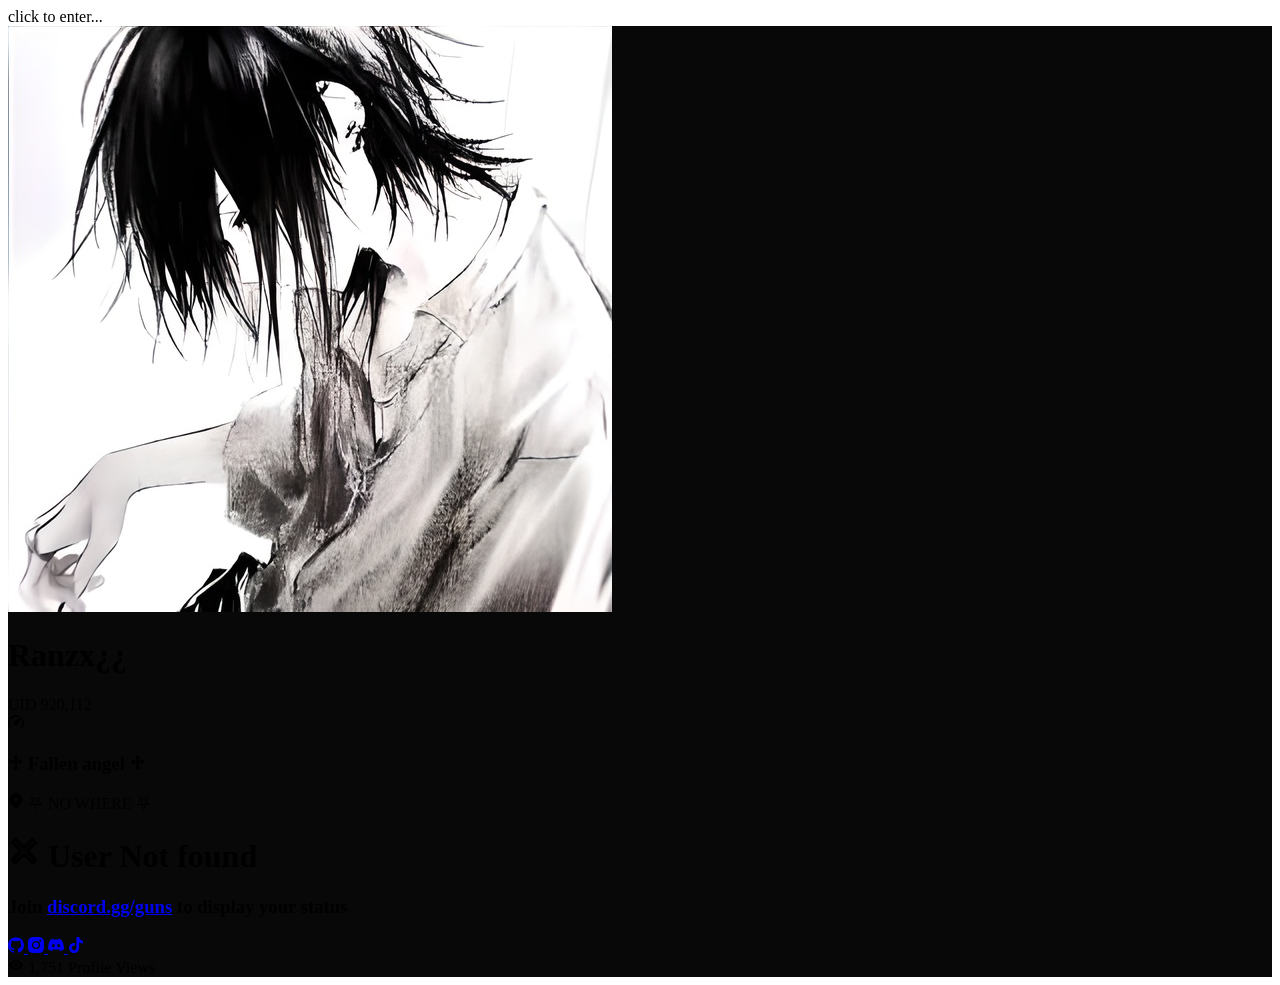
==== commit 040ae4ff: "Update index.html" ====
--- a/index.html
+++ b/index.html
@@ -1,362 +1,104 @@
 <!DOCTYPE html>
-<html lang="en" dir="ltr" class="notranslate ltr en">
-  <head>
-    <meta charset="utf-8">
-    <meta name="viewport" content="width=device-width, initial-scale=1">
-    <link rel="preload" as="image" href="https://r2.guns.lol/94f5b1f7-4051-4e78-a7c9-5ccd0cbeaab8.webp">
-    <link rel="stylesheet" href="/_next/static/css/63408633f2b71c8c.css" data-precedence="next">
-    <link rel="stylesheet" href="/_next/static/css/e149ba285c224e96.css" data-precedence="next">
-    <link rel="stylesheet" href="/_next/static/css/638e1b71591fd4d7.css" data-precedence="next">
-    <link rel="stylesheet" href="/_next/static/css/21403c4514030385.css" data-precedence="next">
-    <link rel="stylesheet" href="/_next/static/css/aa831dd70e217010.css" data-precedence="next">
-    <link rel="stylesheet" href="/_next/static/css/19a5a2a2db0b6874.css" data-precedence="next">
-    <link rel="stylesheet" href="/_next/static/css/b30f80b59a7c5b73.css" data-precedence="next">
-    <link rel="stylesheet" href="/_next/static/css/15d70cce7ea88aca.css" data-precedence="next">
-    <link rel="preload" as="script" fetchpriority="low" href="/_next/static/chunks/webpack-0ec1ca6005836730.js">
-    <script src="/_next/static/chunks/4bd1b696-6b5c0c72b0eadc5f.js" async="">
-</script>
-    <script src="/_next/static/chunks/3794-d59d518601357460.js" async="">
-</script>
-    <script src="/_next/static/chunks/main-app-082cd9849c9757d5.js" async="">
-</script>
-    <script src="/_next/static/chunks/8256-f6fc5ce64cccb109.js" async="">
-</script>
-    <script src="/_next/static/chunks/app/layout-896a168a2773c110.js" async="">
-</script>
-    <script src="/_next/static/chunks/5886-3a1a8232e2a8cef0.js" async="">
-</script>
-    <script src="/_next/static/chunks/app/error-7116ad3000f6bd3f.js" async="">
-</script>
-    <script src="/_next/static/chunks/ede5dfc2-1d68982e0ab606ec.js" async="">
-</script>
-    <script src="/_next/static/chunks/bd904a5c-aa6b2055d9135754.js" async="">
-</script>
-    <script src="/_next/static/chunks/a3cd4a83-6ef1daaf9d8d561f.js" async="">
-</script>
-    <script src="/_next/static/chunks/b536a0f1-5c52234ac76ab02c.js" async="">
-</script>
-    <script src="/_next/static/chunks/1329d575-137911efd96d5fd0.js" async="">
-</script>
-    <script src="/_next/static/chunks/f6211eb1-fde3d3265b53e700.js" async="">
-</script>
-    <script src="/_next/static/chunks/c15bf2b0-7d6c3f276061bcc4.js" async="">
-</script>
-    <script src="/_next/static/chunks/5686-a956efc5a4b81bb0.js" async="">
-</script>
-    <script src="/_next/static/chunks/4564-83c32037d7a21f91.js" async="">
-</script>
-    <script src="/_next/static/chunks/9388-4fb64cd8cd521b56.js" async="">
-</script>
-    <script src="/_next/static/chunks/5395-18ed5a24c7e12493.js" async="">
-</script>
-    <script src="/_next/static/chunks/2131-3e2ddfccfb1f701e.js" async="">
-</script>
-    <script src="/_next/static/chunks/8542-1ab051661033a8bd.js" async="">
-</script>
-    <script src="/_next/static/chunks/3957-d2f207dd293f467e.js" async="">
-</script>
-    <script src="/_next/static/chunks/8297-d3a93d805ba07874.js" async="">
-</script>
-    <script src="/_next/static/chunks/app/%5Busername%5D/page-b9da2f230cd55072.js" async="">
-</script>
-    <link rel="preload" href="css/X6XYTKIVDUW7GZTZPZNN4EUM5KH54KHF.css" as="style">
-    <link rel="preload" href="https://fonts.googleapis.com/css2?family=Onest:wght@300;400;500&display=swap" as="style">
-    <link rel="preload" href="https://sa.guns.lol/latest.js" as="script">
-    <link rel="preload" href="https://assets.guns.lol/cursor-effects.js" as="script">
-    <link rel="preload" href="https://challenges.cloudflare.com/turnstile/v0/api.js" as="script">
-    <link rel="apple-touch-icon" sizes="180x180" href="images/apple-touch-icon.png">
-    <link rel="icon" type="image/png" sizes="32x32" href="images/favicon-32x32.png">
-    <link rel="icon" type="image/png" sizes="16x16" href="images/favicon-16x16.png">
-    <link rel="manifest" href="https://assets.guns.lol/favicon/site.webmanifest">
-    <meta name="referrer" content="strict-origin-when-cross-origin">
-    <meta name="google" content="notranslate">
-    <meta name="theme-color" content="#ffffff">
-    <title>
-      @Ranzx¿¿ | guns.lol
-    </title>
-    <meta name="description" content="♱ Fallen angel ♱">
-    <meta name="application-name" content="guns.lol">
-    <meta name="author" content="@Ranzx¿¿ | guns.lol">
-    <meta name="generator" content="guns.lol">
-    <meta name="robots" content="index, follow">
-    <link rel="canonical" href="https://guns.lol/shiin2ii">
-    <meta property="og:title" content="@Ranzx¿¿ | guns.lol">
-    <meta property="og:description" content="♱ Fallen angel ♱">
-    <meta property="og:image" content="images/og.png">
-    <meta property="og:type" content="website">
-    <meta name="twitter:card" content="summary_large_image">
-    <meta name="twitter:title" content="@Ranzx¿¿ | guns.lol">
-    <meta name="twitter:description" content="♱ Fallen angel ♱">
-    <meta name="twitter:image" content="https://og.guns.lol/api/og?username=shiin2ii">
-    <link href="css/X6XYTKIVDUW7GZTZPZNN4EUM5KH54KHF.css" rel="stylesheet">
-    <style type="text/css">
-@font-face {font-family:Onest;font-style:normal;font-weight:300;src:url(fonts/normal_2.woff2);unicode-range:U+0000-00FF,U+0131,U+0152-0153,U+02BB-02BC,U+02C6,U+02DA,U+02DC,U+0304,U+0308,U+0329,U+2000-206F,U+20AC,U+2122,U+2191,U+2193,U+2212,U+2215,U+FEFF,U+FFFD;font-display:swap;}@font-face {font-family:Onest;font-style:normal;font-weight:300;src:url(fonts/normal.woff2);unicode-range:U+0100-02BA,U+02BD-02C5,U+02C7-02CC,U+02CE-02D7,U+02DD-02FF,U+0304,U+0308,U+0329,U+1D00-1DBF,U+1E00-1E9F,U+1EF2-1EFF,U+2020,U+20A0-20AB,U+20AD-20C0,U+2113,U+2C60-2C7F,U+A720-A7FF;font-display:swap;}@font-face {font-family:Onest;font-style:normal;font-weight:300;src:url(fonts/normal_3.woff2);unicode-range:U+0301,U+0400-045F,U+0490-0491,U+04B0-04B1,U+2116;font-display:swap;}@font-face {font-family:Onest;font-style:normal;font-weight:300;src:url(fonts/normal_1.woff2);unicode-range:U+0460-052F,U+1C80-1C8A,U+20B4,U+2DE0-2DFF,U+A640-A69F,U+FE2E-FE2F;font-display:swap;}@font-face {font-family:Onest;font-style:normal;font-weight:400;src:url(fonts/normal_3.woff2);unicode-range:U+0301,U+0400-045F,U+0490-0491,U+04B0-04B1,U+2116;font-display:swap;}@font-face {font-family:Onest;font-style:normal;font-weight:400;src:url(fonts/normal_2.woff2);unicode-range:U+0000-00FF,U+0131,U+0152-0153,U+02BB-02BC,U+02C6,U+02DA,U+02DC,U+0304,U+0308,U+0329,U+2000-206F,U+20AC,U+2122,U+2191,U+2193,U+2212,U+2215,U+FEFF,U+FFFD;font-display:swap;}@font-face {font-family:Onest;font-style:normal;font-weight:400;src:url(fonts/normal_1.woff2);unicode-range:U+0460-052F,U+1C80-1C8A,U+20B4,U+2DE0-2DFF,U+A640-A69F,U+FE2E-FE2F;font-display:swap;}@font-face {font-family:Onest;font-style:normal;font-weight:400;src:url(fonts/normal.woff2);unicode-range:U+0100-02BA,U+02BD-02C5,U+02C7-02CC,U+02CE-02D7,U+02DD-02FF,U+0304,U+0308,U+0329,U+1D00-1DBF,U+1E00-1E9F,U+1EF2-1EFF,U+2020,U+20A0-20AB,U+20AD-20C0,U+2113,U+2C60-2C7F,U+A720-A7FF;font-display:swap;}@font-face {font-family:Onest;font-style:normal;font-weight:500;src:url(fonts/normal_1.woff2);unicode-range:U+0460-052F,U+1C80-1C8A,U+20B4,U+2DE0-2DFF,U+A640-A69F,U+FE2E-FE2F;font-display:swap;}@font-face {font-family:Onest;font-style:normal;font-weight:500;src:url(fonts/normal_3.woff2);unicode-range:U+0301,U+0400-045F,U+0490-0491,U+04B0-04B1,U+2116;font-display:swap;}@font-face {font-family:Onest;font-style:normal;font-weight:500;src:url(fonts/normal.woff2);unicode-range:U+0100-02BA,U+02BD-02C5,U+02C7-02CC,U+02CE-02D7,U+02DD-02FF,U+0304,U+0308,U+0329,U+1D00-1DBF,U+1E00-1E9F,U+1EF2-1EFF,U+2020,U+20A0-20AB,U+20AD-20C0,U+2113,U+2C60-2C7F,U+A720-A7FF;font-display:swap;}@font-face {font-family:Onest;font-style:normal;font-weight:500;src:url(fonts/normal_2.woff2);unicode-range:U+0000-00FF,U+0131,U+0152-0153,U+02BB-02BC,U+02C6,U+02DA,U+02DC,U+0304,U+0308,U+0329,U+2000-206F,U+20AC,U+2122,U+2191,U+2193,U+2212,U+2215,U+FEFF,U+FFFD;font-display:swap;}</style>
-    <script id="ld-org" type="application/ld+json">
-{"@context":"https://schema.org","@type":"Organization","@id":"https://guns.lol/#organization","name":"guns.lol","url":"https://guns.lol","logo":"https://assets.guns.lol/guns_logo_no_background_cropped.png","sameAs":["https://x.com/gunsdotlol","https://tiktok.com/@guns.lol","https://discord.gg/guns"]}</script>
-    <script src="/_next/static/chunks/polyfills-42372ed130431b0a.js" nomodule="">
-</script>
-    <script src="js/main.js">
-</script>
-  </head>
-  <body>
-    <div hidden="">
-    </div>
-    <style>
+<html lang="id">
+<head>
+<meta charset="UTF-8">
+<meta name="viewport" content="width=device-width, initial-scale=1.0">
+<title>Ranzx¿¿</title>
+<link rel="stylesheet" href="style.css">
+</head>
+<body>
 
-                html {
-                   direction: ltr;    
-                }
-                </style>
-    <div class="GUNS__42-1edfda65-54d16e0a-eeeb8e16" style="background-image:url(media/706d4675-33e3-42e8-b90c-4994a46e9ca1.mp4)">
-    </div>
-    <div class="GUNS__43-018c3d03-bfee722b-0ec7977f">
-      <div class="GUNS__33-613bee8a-0ca69d49-3acca887" style="font-weight:700;font-size:30px">
-        click to enter...
+  <!-- background video -->
+  <div class="bg-video" style="background-image:url('media/706d4675-33e3-42e8-b90c-4994a46e9ca1.mp4')"></div>
+
+  <!-- overlay klik untuk masuk (biar video/audio boleh autoplay) -->
+  <div class="enter-screen" id="enterScreen">
+    <div class="enter-text">click to enter...</div>
+  </div>
+
+  <!-- efek salju jatuh -->
+  <div class="snow" id="snow"></div>
+
+  <div class="page" style="background-color:#080808">
+    <main class="profile-card">
+
+      <div class="avatar-wrap">
+        <img src="images/94f5b1f7-4051-4e78-a7c9-5ccd0cbeaab8.webp" alt="avatar" class="avatar">
       </div>
-    </div>
-    <div class="GUNS__21-abceb62b-d2d284ce-fa9e6c34" style="color:#000000">
-      <div class="GUNS__15-fd9a72b1-a6264d1c-7957595a">
-        <div class="GUNS__7a-279c19d5-ab38bf74-f8cbcddd">
-          ❅
-        </div>
-      </div>
-      <div class="GUNS__15-fd9a72b1-a6264d1c-7957595a">
-        <div class="GUNS__7a-279c19d5-ab38bf74-f8cbcddd">
-          ❅
-        </div>
-      </div>
-      <div class="GUNS__15-fd9a72b1-a6264d1c-7957595a">
-        <div class="GUNS__7a-279c19d5-ab38bf74-f8cbcddd">
-          ❅
-        </div>
-      </div>
-      <div class="GUNS__15-fd9a72b1-a6264d1c-7957595a">
-        <div class="GUNS__7a-279c19d5-ab38bf74-f8cbcddd">
-          ❅
-        </div>
-      </div>
-      <div class="GUNS__15-fd9a72b1-a6264d1c-7957595a">
-        <div class="GUNS__7a-279c19d5-ab38bf74-f8cbcddd">
-          ❅
-        </div>
-      </div>
-      <div class="GUNS__15-fd9a72b1-a6264d1c-7957595a">
-        <div class="GUNS__7a-279c19d5-ab38bf74-f8cbcddd">
-          ❅
-        </div>
-      </div>
-      <div class="GUNS__15-fd9a72b1-a6264d1c-7957595a">
-        <div class="GUNS__7a-279c19d5-ab38bf74-f8cbcddd">
-          ❅
-        </div>
-      </div>
-      <div class="GUNS__15-fd9a72b1-a6264d1c-7957595a">
-        <div class="GUNS__7a-279c19d5-ab38bf74-f8cbcddd">
-          ❅
-        </div>
-      </div>
-      <div class="GUNS__15-fd9a72b1-a6264d1c-7957595a">
-        <div class="GUNS__7a-279c19d5-ab38bf74-f8cbcddd">
-          ❅
-        </div>
-      </div>
-      <div class="GUNS__15-fd9a72b1-a6264d1c-7957595a">
-        <div class="GUNS__7a-279c19d5-ab38bf74-f8cbcddd">
-          ❅
-        </div>
-      </div>
-      <div class="GUNS__15-fd9a72b1-a6264d1c-7957595a">
-        <div class="GUNS__7a-279c19d5-ab38bf74-f8cbcddd">
-          ❅
-        </div>
-      </div>
-      <div class="GUNS__15-fd9a72b1-a6264d1c-7957595a">
-        <div class="GUNS__7a-279c19d5-ab38bf74-f8cbcddd">
-          ❅
-        </div>
-      </div>
-    </div>
-    <style>
 
-                    * {
-                      cursor: url(images/a5be74ce-4c15-4ed0-b52c-bca4e73cdb57.png) 16 16, auto !important;
-                    }
-                    </style>
-    <style>
+      <div class="identity">
+        <span class="username-row">
+          <h1 class="username">Ranzx¿¿</h1>
+          <span class="tooltip-badge">UID 920,112</span>
+        </span>
 
-                ::-moz-selection {
-                    background: #ffffff;
-                    color: #080808;
-                }
-                ::selection {
-                    background: #ffffff;
-                    color: #080808;
-                }
-                </style>
-    <div class="GUNS__0b-71ee24da-879f8bc4-034dd17e" style="background-color:#080808">
-    </div>
-    <div style="--presenceUsernameColor:#ffffff;--presenceStatusColor:rgba(255, 255, 255, 0.7);--presenceContainerBackground:rgba(255, 255, 255, 0.07);--presenceContainerBorder:2px solid rgba(255, 255, 255, 0.05);--discordServerMembers:rgba(255, 255, 255, 0.6);--secondTabBackground:rgba(255, 255, 255, 0.07);--secondTabBorder:2px solid rgba(255, 255, 255, 0.05);--discordMissingIcon:rgba(255, 255, 255, 0.25);--modernLayoutSeperator:rgba(255, 255, 255, 0.12);--modernLayoutSeperatorBorder:rgba(255, 255, 255, 0.12);--discordAvatarBorder:2px solid rgba(253, 251, 251, 0.15);--badgeContainerBackground:rgba(255, 255, 255, 0.08);--badgeContainerBorder:2px solid rgba(255, 255, 255, 0.04);--userBadge:20.5px;--textColor:#ffffff;--textColorDarker:rgba(255, 255, 255, 0.5);--iconColor:#ffffff;--backgroundColor:#080808;--joinStatus:rgba(255, 255, 255, 0.65);--audioPlayerBar:rgba(255, 255, 255, 0.35);--avatarBorder:2px solid rgba(253, 251, 251, 0.4);--containerColor:rgba(253, 251, 251, 0.12);--containerBlur:0px;--containerGradient:linear-gradient(25deg, rgba(0, 0, 0, 0.12), rgba(255, 255, 255, 0.12));--containerBackgroundImage:linear-gradient(25deg, rgba(0, 0, 0, 0.12), rgba(255, 255, 255, 0.12));--containerBackgroundClip:border-box;--containerBackgroundOrigin:border-box;--profileBorderWidth:2px;--profileBorderColor:rgba(255, 255, 255, 0.3);--containerRadius:20px;--containerWidth:40rem;--containerPadding:35px 15px;--volumeBackgroundcolor:rgba(253, 251, 251, 0.12);--volumeBorder:2px solid rgba(253, 251, 251, 0.108);--colorUsernameGlow:0px 0px 16.5px #ffffff;--usernameEffects:url(images/sparkle_white.gif);--buttonBackground:rgba(255, 255, 255, 0.22);--buttonBorder:2px solid rgba(255, 255, 255, 0.12);--buttonRadius:12px;--buttonAlign:center;--buttonBackgroundHover:rgba(255, 255, 255, 0.32);--buttonBorderHover:2px solid rgba(255, 255, 255, 0.25);--buttonUrlColor:rgba(255, 255, 255, 0.65);--profileViewsContainerBorder:2px solid rgba(255, 255, 255, 0.3);--templatePreviewContainerBackground:rgba(253, 251, 251, 0.4);--platformTextColor:rgba(255, 255, 255, 0.4);--secondTabWidgetDescription:rgba(255, 255, 255, 0.6);--audioIconBackground:rgba(255, 255, 255, 0.2);--progessBarFull:rgba(255, 255, 255, 0.3);--progessBarPlaying:#ffffff;--controlButtonsOther:rgba(255, 255, 255, 0.5);--controlButtonPlaying:#ffffff;--controlTextColor:rgba(255, 255, 255, 0.7);--modernLayoutBottomLeftDivider:rgba(255, 255, 255, 0.14);--sleekLayoutTopRightDivider:rgba(255, 255, 255, 0.14)">
-      <div class="GUNS__93-3c334130-83cd226e-15ccda62">
-        <div class="GUNS__19-00d4b0cd-85c65e72-e5392a5f">
-          <div class="GUNS__6b-6c9a4d69-50de8477-6f5ea591" style="position:relative;z-index:1">
-            <div class="GUNS__82-8f867934-3ea339fa-6da81ad0 GUNS__38-0da70991-441ce82d-c6ec933b ">
-              <div class="GUNS__57-c12fccd9-3488c534-0a01443d">
-                <div class="GUNS__33-b5793ec5-987171cd-0a2c255f">
-                  <img src="images/94f5b1f7-4051-4e78-a7c9-5ccd0cbeaab8.webp" alt="" class="GUNS__bc-b037f226-4c8a0b03-ded38864 false">
-                </div>
-                <div class="GUNS__de-fbf4b626-483ff799-fceaf9a2 false">
-                  <span class="GUNS__ba-7f5364ea-c3a36c5d-b0f3d011 ">
-                    <h1 class="GUNS__23-fe6fb6eb-31ca6bbc-d0ffa62c false" style="font-weight:600;font-size:39.5px">
-                      Ranzx¿¿
-                    </h1>
-                    <span class="GUNS__ca-42ad2aff-c7e7db33-534468e1 " style="--tooltip-max-width:260px;top:0px;left:0px;border-color:#1a1a1a33;background-color:#14141463" data-visible="false" data-placement="top">
-                      UID 920,112
-                    </span>
-                  </span>
-                  <div class="GUNS__9e-35c1a1d5-dab8c907-5fd2e2c7">
-                    <div class="GUNS__ad-72202e03-c9fc57d0-e66456c1">
-                      <span class="GUNS__ba-7f5364ea-c3a36c5d-b0f3d011 ">
-                        <div class="GUNS__33-a7e3be74-7ba891f5-11c92848">
-                          <svg xmlns="http://www.w3.org/2000/svg" class="GUNS__81-c8b91917-6c21d0bf-a3fd7abc" width="1em" height="1em" viewBox="2 3 20 17.35">
-                            <path fill="currentColor" d="M12 16a3 3 0 0 1-3-3c0-1.12.61-2.1 1.5-2.61l9.71-5.62l-5.53 9.58c-.5.98-1.51 1.65-2.68 1.65m0-13c1.81 0 3.5.5 4.97 1.32l-2.1 1.21C14 5.19 13 5 12 5a8 8 0 0 0-8 8c0 2.21.89 4.21 2.34 5.65h.01c.39.39.39 1.02 0 1.41s-1.03.39-1.42.01A9.97 9.97 0 0 1 2 13A10 10 0 0 1 12 3m10 10c0 2.76-1.12 5.26-2.93 7.07c-.39.38-1.02.38-1.41-.01a.996.996 0 0 1 0-1.41A7.95 7.95 0 0 0 20 13c0-1-.19-2-.54-2.9L20.67 8C21.5 9.5 22 11.18 22 13">
-                            </path>
-                          </svg>
-                        </div>
-                        <span class="GUNS__ca-42ad2aff-c7e7db33-534468e1 " style="--tooltip-max-width:260px;top:0px;left:0px;border-color:#1a1a1a33;background-color:#14141463" data-visible="false" data-placement="top">
-                          Hone.gg
-                        </span>
-                      </span>
-                    </div>
-                  </div>
-                  <h3 class="GUNS__75-c400ab93-21112063-78dac97f" style="font-weight:570;font-size:19px">
-                    ♱ Fallen angel ♱
-                  </h3>
-                  <span class="GUNS__ba-7f5364ea-c3a36c5d-b0f3d011 ">
-                    <span class="GUNS__c9-c79d2a8a-e67dc9c3-53182f6b" style="font-weight:450;font-size:15px">
-                      <svg xmlns="http://www.w3.org/2000/svg" width="1em" height="1em" viewBox="4 2 16 20">
-                        <path fill="currentColor" d="M12 12q.825 0 1.413-.587T14 10t-.587-1.412T12 8t-1.412.588T10 10t.588 1.413T12 12m0 10q-4.025-3.425-6.012-6.362T4 10.2q0-3.75 2.413-5.975T12 2t5.588 2.225T20 10.2q0 2.5-1.987 5.438T12 22">
-                        </path>
-                      </svg>
-                      ⛧ NO WHERE ⛧
-                    </span>
-                    <span class="GUNS__ca-42ad2aff-c7e7db33-534468e1 " style="--tooltip-max-width:260px;top:0px;left:0px;border-color:#1a1a1a33;background-color:#14141463" data-visible="false" data-placement="top">
-                      Location
-                    </span>
-                  </span>
-                </div>
-                <div class="GUNS__ea-7cc99cdd-7cf0e8a0-e7e282b4 false">
-                  <div class="GUNS__a1-9c55e2ff-0953f188-17d83a59" style="margin-top:20px">
-                    <div class="GUNS__e8-95f42e11-9c2d5921-9ac513b5">
-                      <h1 style="font-weight:550;font-size:18.5px">
-                        <svg xmlns="http://www.w3.org/2000/svg" width="1em" height="1em" viewBox="0 0 48 48">
-                          <defs>
-                            <mask id="ipTError0">
-                              <path fill="#555" fill-rule="evenodd" stroke="#fff" stroke-linecap="round" stroke-linejoin="round" stroke-width="4" d="m6 11l5-5l13 13L37 6l5 5l-13 13l13 13l-5 5l-13-13l-13 13l-5-5l13-13z" clip-rule="evenodd">
-                              </path>
-                            </mask>
-                          </defs>
-                          <path fill="currentColor" d="M0 0h48v48H0z" mask="url(#ipTError0)">
-                          </path>
-                        </svg>
-                        User Not found
-                      </h1>
-                      <h3 style="font-weight:400;font-size:13.5px">
-                        Join
-                        <a href="https://discord.com/users/1416093284345839616" target="_blank">
-                          discord.gg/guns
-                        </a>
-                        to display your status
-                      </h3>
-                    </div>
-                  </div>
-                </div>
-                <div class="GUNS__56-acb6b997-e8798c63-db22b3f0 false" style="width:100%">
-                  <div class="GUNS__d7-fb8c6083-4dc99f7b-a375925f" style="justify-content:center">
-                    <div class="GUNS__8b-14239d9a-1d4a3e5a-6c1a2be6 GUNS__2f-40ce629f-b477c768-a2a32e61">
-                      <style>
-
-                                    .GUNS__2f-40ce629f-b477c768-a2a32e61 svg {
-                                        color: #ffffff!important;
-                                        filter: drop-shadow(#ffffff 1px 0 7px)!important;
-                                    }</style>
-                      <a href="https://github.com/cakrahobicoding" target="_blank" rel="noopener noreferrer">
-                        <svg xmlns="http://www.w3.org/2000/svg" width="1em" height="1em" viewBox="2.05 2 19.95 19.46">
-                          <path fill="currentColor" fill-rule="evenodd" d="M12.026 2c-5.509 0-9.974 4.465-9.974 9.974c0 4.406 2.857 8.145 6.821 9.465c.499.09.679-.217.679-.481c0-.237-.008-.865-.011-1.696c-2.775.602-3.361-1.338-3.361-1.338c-.452-1.152-1.107-1.459-1.107-1.459c-.905-.619.069-.605.069-.605c1.002.07 1.527 1.028 1.527 1.028c.89 1.524 2.336 1.084 2.902.829c.091-.645.351-1.085.635-1.334c-2.214-.251-4.542-1.107-4.542-4.93c0-1.087.389-1.979 1.024-2.675c-.101-.253-.446-1.268.099-2.64c0 0 .837-.269 2.742 1.021a9.582 9.582 0 0 1 2.496-.336a9.554 9.554 0 0 1 2.496.336c1.906-1.291 2.742-1.021 2.742-1.021c.545 1.372.203 2.387.099 2.64c.64.696 1.024 1.587 1.024 2.675c0 3.833-2.33 4.675-4.552 4.922c.355.308.675.916.675 1.846c0 1.334-.012 2.41-.012 2.737c0 .267.178.577.687.479C19.146 20.115 22 16.379 22 11.974C22 6.465 17.535 2 12.026 2z" clip-rule="evenodd">
-                          </path>
-                        </svg>
-                      </a>
-                    </div>
-                    <div class="GUNS__8b-14239d9a-1d4a3e5a-6c1a2be6 GUNS__66-0718cfe2-394b94ca-0264b64d">
-                      <style>
-
-                                    .GUNS__66-0718cfe2-394b94ca-0264b64d svg {
-                                        color: #ffffff!important;
-                                        filter: drop-shadow(#ffffff 1px 0 7px)!important;
-                                    }</style>
-                      <a href="https://instagram.com/its_mecakra" target="_blank" rel="noopener noreferrer">
-                        <svg xmlns="http://www.w3.org/2000/svg" width="1em" height="1em" viewBox="3 2.98 18.01 18.04">
-                          <path fill="currentColor" d="M20.947 8.305a6.53 6.53 0 0 0-.419-2.216a4.61 4.61 0 0 0-2.633-2.633a6.606 6.606 0 0 0-2.186-.42c-.962-.043-1.267-.055-3.709-.055s-2.755 0-3.71.055a6.606 6.606 0 0 0-2.185.42a4.607 4.607 0 0 0-2.633 2.633a6.554 6.554 0 0 0-.419 2.185c-.043.963-.056 1.268-.056 3.71s0 2.754.056 3.71c.015.748.156 1.486.419 2.187a4.61 4.61 0 0 0 2.634 2.632a6.584 6.584 0 0 0 2.185.45c.963.043 1.268.056 3.71.056s2.755 0 3.71-.056a6.59 6.59 0 0 0 2.186-.419a4.615 4.615 0 0 0 2.633-2.633c.263-.7.404-1.438.419-2.187c.043-.962.056-1.267.056-3.71c-.002-2.442-.002-2.752-.058-3.709zm-8.953 8.297c-2.554 0-4.623-2.069-4.623-4.623s2.069-4.623 4.623-4.623a4.623 4.623 0 0 1 0 9.246zm4.807-8.339a1.077 1.077 0 0 1-1.078-1.078a1.077 1.077 0 1 1 2.155 0c0 .596-.482 1.078-1.077 1.078z">
-                          </path>
-                          <circle cx="11.994" cy="11.979" r="3.003" fill="currentColor">
-                          </circle>
-                        </svg>
-                      </a>
-                    </div>
-                    <div class="GUNS__8b-14239d9a-1d4a3e5a-6c1a2be6 GUNS__58-3b8ebb61-4f516613-30a21ee9">
-                      <style>
-
-                                    .GUNS__58-3b8ebb61-4f516613-30a21ee9 svg {
-                                        color: #ffffff!important;
-                                        filter: drop-shadow(#ffffff 1px 0 7px)!important;
-                                    }</style>
-                      <a href="https://discord.com/users/1416093284345839616" target="_blank" rel="noopener noreferrer">
-                        <svg xmlns="http://www.w3.org/2000/svg" width="1em" height="1em" viewBox="1.96 4.26 20.03 15.53">
-                          <path fill="currentColor" d="M14.82 4.26a10.14 10.14 0 0 0-.53 1.1a14.66 14.66 0 0 0-4.58 0a10.14 10.14 0 0 0-.53-1.1a16 16 0 0 0-4.13 1.3a17.33 17.33 0 0 0-3 11.59a16.6 16.6 0 0 0 5.07 2.59A12.89 12.89 0 0 0 8.23 18a9.65 9.65 0 0 1-1.71-.83a3.39 3.39 0 0 0 .42-.33a11.66 11.66 0 0 0 10.12 0q.21.18.42.33a10.84 10.84 0 0 1-1.71.84a12.41 12.41 0 0 0 1.08 1.78a16.44 16.44 0 0 0 5.06-2.59a17.22 17.22 0 0 0-3-11.59a16.09 16.09 0 0 0-4.09-1.35zM8.68 14.81a1.94 1.94 0 0 1-1.8-2a1.93 1.93 0 0 1 1.8-2a1.93 1.93 0 0 1 1.8 2a1.93 1.93 0 0 1-1.8 2zm6.64 0a1.94 1.94 0 0 1-1.8-2a1.93 1.93 0 0 1 1.8-2a1.92 1.92 0 0 1 1.8 2a1.92 1.92 0 0 1-1.8 2z">
-                          </path>
-                        </svg>
-                      </a>
-                    </div>
-                    <div class="GUNS__8b-14239d9a-1d4a3e5a-6c1a2be6 GUNS__b0-d46721e6-47200b51-589b9b78">
-                      <style>
-
-                                    .GUNS__b0-d46721e6-47200b51-589b9b78 svg {
-                                        color: #ffffff!important;
-                                        filter: drop-shadow(#ffffff 1px 0 7px)!important;
-                                    }</style>
-                      <a href="https://tiktok.com/@razzziy" target="_blank" rel="noopener noreferrer">
-                        <svg xmlns="http://www.w3.org/2000/svg" width="1em" height="1em" viewBox="3.2 2 17.43 19.99">
-                          <path fill="currentColor" d="M19.59 6.69a4.83 4.83 0 0 1-3.77-4.25V2h-3.45v13.67a2.89 2.89 0 0 1-5.2 1.74a2.89 2.89 0 0 1 2.31-4.64a2.93 2.93 0 0 1 .88.13V9.4a6.84 6.84 0 0 0-1-.05A6.33 6.33 0 0 0 5 20.1a6.34 6.34 0 0 0 10.86-4.43v-7a8.16 8.16 0 0 0 4.77 1.52v-3.4a4.85 4.85 0 0 1-1-.1z">
-                          </path>
-                        </svg>
-                      </a>
-                    </div>
-                  </div>
-                </div>
-              </div>
-            </div>
-          </div>
-        </div>
-        <div class="cf-turnstile" style="display:none" data-sitekey="0x4AAAAAAAgU7T2niLQD-TLm" data-action="x_7a2" data-cdata="daa636086b62b1e959e29aa53f9ddfeec24f54ae17cd9ae30ed8872d7ea138b1" data-callback="getToken">
-        </div>
-        <div class="GUNS__c4-52afb1ed-980a1997-1f6253bb  false" style="bottom:12px;left:15px">
-          <span class="GUNS__ba-7f5364ea-c3a36c5d-b0f3d011 ">
-            <span style="font-weight:550;font-size:14px">
-              <svg xmlns="http://www.w3.org/2000/svg" width="1em" height="1em" viewBox="0 0 24 24">
-                <path fill="currentColor" d="M12 9a3 3 0 0 0-3 3a3 3 0 0 0 3 3a3 3 0 0 0 3-3a3 3 0 0 0-3-3m0 8a5 5 0 0 1-5-5a5 5 0 0 1 5-5a5 5 0 0 1 5 5a5 5 0 0 1-5 5m0-12.5C7 4.5 2.73 7.61 1 12c1.73 4.39 6 7.5 11 7.5s9.27-3.11 11-7.5c-1.73-4.39-6-7.5-11-7.5">
-                </path>
-              </svg>
-              1,751
-            </span>
-            <span class="GUNS__ca-42ad2aff-c7e7db33-534468e1 " style="--tooltip-max-width:260px;top:0px;left:0px;border-color:#1a1a1a33;background-color:#14141463" data-visible="false" data-placement="top">
-              Profile Views
-            </span>
+        <div class="badges">
+          <span class="badge-item" title="Hone.gg">
+            <svg xmlns="http://www.w3.org/2000/svg" width="1em" height="1em" viewBox="2 3 20 17.35">
+              <path fill="currentColor" d="M12 16a3 3 0 0 1-3-3c0-1.12.61-2.1 1.5-2.61l9.71-5.62l-5.53 9.58c-.5.98-1.51 1.65-2.68 1.65m0-13c1.81 0 3.5.5 4.97 1.32l-2.1 1.21C14 5.19 13 5 12 5a8 8 0 0 0-8 8c0 2.21.89 4.21 2.34 5.65h.01c.39.39.39 1.02 0 1.41s-1.03.39-1.42.01A9.97 9.97 0 0 1 2 13A10 10 0 0 1 12 3m10 10c0 2.76-1.12 5.26-2.93 7.07c-.39.38-1.02.38-1.41-.01a.996.996 0 0 1 0-1.41A7.95 7.95 0 0 0 20 13c0-1-.19-2-.54-2.9L20.67 8C21.5 9.5 22 11.18 22 13"/>
+            </svg>
           </span>
         </div>
-        <script>
-(self.__next_s=self.__next_s||[]).push([0,{"children":"const workerScript = `import init, { GunsSolver } from 'https://assets.guns.lol/wasm/gpp_gunslol.js';self.onmessage = async function (event) {const { _2xa, _org_ts, _n, d, o09 } = event.data;await init();const _get_s = new GunsSolver(o09, parseInt(d), _org_ts, _n, _2xa);const ts = Math.floor(Date.now() / 1000);const _tsoff = ts - Number(_org_ts);const tsp = ts - _tsoff;const _res = await _get_s.solve_pow();if (_res && _res._oo && _res.seal) {self.postMessage({ _n, o09, _res, _2xa, tsp });}};`;const blob = new Blob([workerScript], { type: \"application/javascript\" });const worker = new Worker(URL.createObjectURL(blob), { type: \"module\" });const _gs_sets = {_n: 'EsnaYx9SHtmH8vMN2K6EIga168YwcpjM',_tsp: null,_p: '',_seal: '',__ps: '',o09: 'daa636086b62b1e959e29aa53f9ddfeec24f54ae17cd9ae30ed8872d7ea138b1',_2xa: 'skAFDgwSAwcAAgQBA-6eMwO1AmReMDkxN2Q0ZTQzZTQ1ZjQ5MjZkYjM5OTA3ZjFjNjllMGM1NjdmMjliMjJiOTYwYzZhYmM1OGQ1NWExMmYIR4FRiwb11g',__s: '3',_org_ts: \"1784791391\",};worker.postMessage({_n: _gs_sets._n,d: 5,_2xa: _gs_sets._2xa,o09: _gs_sets.o09,_org_ts: _gs_sets._org_ts});worker.onmessage = async function (event) {const { _res, o09, tsp, _n, _2xa } = event.data;if (_res !== undefined) {await getResult(_res);}};","id":"_gpp_2pkvinebmmlb"}])</script>
-        <script>
-window.__CF$cv$params={r:'a1f8f0341d27a000',t:'MTc4NDc5MTM5MQ==',u:'019f8ddb5ca77c009188d18ea551e2df',ut:'aJB8XUDkT_Ji3PzhpAprojmYFFnCFThIlB96IJ5FhQg-1784791391-1.2.1.1-DhEwKQvAeVIXhnDq3C0PFJmpylQFXCD67Olorj0b04CEoZ85Hwcqss5_7nLEVI3A6JStogYa_2ejffso8Hi7QH9KB9uMxWvfmx2YnUZn2U0',i:60};(function(){if(!document.body)return;var s=document.createElement('script');s.src='/cdn-cgi/challenge-platform/scripts/precursor/main.js';document.head.appendChild(s);})();</script>
-        <script type="module" src="https://static.cloudflareinsights.com/beacon.min.js/v4513226cdae34746b4dedf0b4dfa099e1781791509496" data-cf-beacon="{&quot;version&quot;:&quot;2024.11.0&quot;,&quot;token&quot;:&quot;2fe24d772b4146c9a06db032d45156c9&quot;}" crossorigin="anonymous">
-</script>
-      </body>
-    </html>
+
+        <h3 class="tagline">♱ Fallen angel ♱</h3>
+
+        <span class="location">
+          <svg xmlns="http://www.w3.org/2000/svg" width="1em" height="1em" viewBox="4 2 16 20">
+            <path fill="currentColor" d="M12 12q.825 0 1.413-.587T14 10t-.587-1.412T12 8t-1.412.588T10 10t.588 1.413T12 12m0 10q-4.025-3.425-6.012-6.362T4 10.2q0-3.75 2.413-5.975T12 2t5.588 2.225T20 10.2q0 2.5-1.987 5.438T12 22"/>
+          </svg>
+          ⛧ NO WHERE ⛧
+        </span>
+      </div>
+
+      <div class="discord-status">
+        <h1 class="status-title">
+          <svg xmlns="http://www.w3.org/2000/svg" width="1em" height="1em" viewBox="0 0 48 48">
+            <defs>
+              <mask id="ipTError0">
+                <path fill="#555" fill-rule="evenodd" stroke="#fff" stroke-linecap="round" stroke-linejoin="round" stroke-width="4" d="m6 11l5-5l13 13L37 6l5 5l-13 13l13 13l-5 5l-13-13l-13 13l-5-5l13-13z" clip-rule="evenodd"/>
+              </mask>
+            </defs>
+            <path fill="currentColor" d="M0 0h48v48H0z" mask="url(#ipTError0)"/>
+          </svg>
+          User Not found
+        </h1>
+        <h3 class="status-sub">Join <a href="https://discord.gg/guns" target="_blank" rel="noopener noreferrer">discord.gg/guns</a> to display your status</h3>
+      </div>
+
+      <div class="socials">
+        <a class="social-btn" href="https://github.com/cakrahobicoding" target="_blank" rel="noopener noreferrer" title="GitHub">
+          <svg xmlns="http://www.w3.org/2000/svg" width="1em" height="1em" viewBox="2.05 2 19.95 19.46">
+            <path fill="currentColor" fill-rule="evenodd" d="M12.026 2c-5.509 0-9.974 4.465-9.974 9.974c0 4.406 2.857 8.145 6.821 9.465c.499.09.679-.217.679-.481c0-.237-.008-.865-.011-1.696c-2.775.602-3.361-1.338-3.361-1.338c-.452-1.152-1.107-1.459-1.107-1.459c-.905-.619.069-.605.069-.605c1.002.07 1.527 1.028 1.527 1.028c.89 1.524 2.336 1.084 2.902.829c.091-.645.351-1.085.635-1.334c-2.214-.251-4.542-1.107-4.542-4.93c0-1.087.389-1.979 1.024-2.675c-.101-.253-.446-1.268.099-2.64c0 0 .837-.269 2.742 1.021a9.582 9.582 0 0 1 2.496-.336a9.554 9.554 0 0 1 2.496.336c1.906-1.291 2.742-1.021 2.742-1.021c.545 1.372.203 2.387.099 2.64c.64.696 1.024 1.587 1.024 2.675c0 3.833-2.33 4.675-4.552 4.922c.355.308.675.916.675 1.846c0 1.334-.012 2.41-.012 2.737c0 .267.178.577.687.479C19.146 20.115 22 16.379 22 11.974C22 6.465 17.535 2 12.026 2z" clip-rule="evenodd"/>
+          </svg>
+        </a>
+        <a class="social-btn" href="https://instagram.com/its_mecakra" target="_blank" rel="noopener noreferrer" title="Instagram">
+          <svg xmlns="http://www.w3.org/2000/svg" width="1em" height="1em" viewBox="3 2.98 18.01 18.04">
+            <path fill="currentColor" d="M20.947 8.305a6.53 6.53 0 0 0-.419-2.216a4.61 4.61 0 0 0-2.633-2.633a6.606 6.606 0 0 0-2.186-.42c-.962-.043-1.267-.055-3.709-.055s-2.755 0-3.71.055a6.606 6.606 0 0 0-2.185.42a4.607 4.607 0 0 0-2.633 2.633a6.554 6.554 0 0 0-.419 2.185c-.043.963-.056 1.268-.056 3.71s0 2.754.056 3.71c.015.748.156 1.486.419 2.187a4.61 4.61 0 0 0 2.634 2.632a6.584 6.584 0 0 0 2.185.45c.963.043 1.268.056 3.71.056s2.755 0 3.71-.056a6.59 6.59 0 0 0 2.186-.419a4.615 4.615 0 0 0 2.633-2.633c.263-.7.404-1.438.419-2.187c.043-.962.056-1.267.056-3.71c-.002-2.442-.002-2.752-.058-3.709zm-8.953 8.297c-2.554 0-4.623-2.069-4.623-4.623s2.069-4.623 4.623-4.623a4.623 4.623 0 0 1 0 9.246zm4.807-8.339a1.077 1.077 0 0 1-1.078-1.078a1.077 1.077 0 1 1 2.155 0c0 .596-.482 1.078-1.077 1.078z"/>
+            <circle cx="11.994" cy="11.979" r="3.003" fill="currentColor"/>
+          </svg>
+        </a>
+        <a class="social-btn" href="https://discord.com/users/1416093284345839616" target="_blank" rel="noopener noreferrer" title="Discord">
+          <svg xmlns="http://www.w3.org/2000/svg" width="1em" height="1em" viewBox="1.96 4.26 20.03 15.53">
+            <path fill="currentColor" d="M14.82 4.26a10.14 10.14 0 0 0-.53 1.1a14.66 14.66 0 0 0-4.58 0a10.14 10.14 0 0 0-.53-1.1a16 16 0 0 0-4.13 1.3a17.33 17.33 0 0 0-3 11.59a16.6 16.6 0 0 0 5.07 2.59A12.89 12.89 0 0 0 8.23 18a9.65 9.65 0 0 1-1.71-.83a3.39 3.39 0 0 0 .42-.33a11.66 11.66 0 0 0 10.12 0q.21.18.42.33a10.84 10.84 0 0 1-1.71.84a12.41 12.41 0 0 0 1.08 1.78a16.44 16.44 0 0 0 5.06-2.59a17.22 17.22 0 0 0-3-11.59a16.09 16.09 0 0 0-4.09-1.35zM8.68 14.81a1.94 1.94 0 0 1-1.8-2a1.93 1.93 0 0 1 1.8-2a1.93 1.93 0 0 1 1.8 2a1.93 1.93 0 0 1-1.8 2zm6.64 0a1.94 1.94 0 0 1-1.8-2a1.93 1.93 0 0 1 1.8-2a1.92 1.92 0 0 1 1.8 2a1.92 1.92 0 0 1-1.8 2z"/>
+          </svg>
+        </a>
+        <a class="social-btn" href="https://tiktok.com/@razzziy" target="_blank" rel="noopener noreferrer" title="TikTok">
+          <svg xmlns="http://www.w3.org/2000/svg" width="1em" height="1em" viewBox="3.2 2 17.43 19.99">
+            <path fill="currentColor" d="M19.59 6.69a4.83 4.83 0 0 1-3.77-4.25V2h-3.45v13.67a2.89 2.89 0 0 1-5.2 1.74a2.89 2.89 0 0 1 2.31-4.64a2.93 2.93 0 0 1 .88.13V9.4a6.84 6.84 0 0 0-1-.05A6.33 6.33 0 0 0 5 20.1a6.34 6.34 0 0 0 10.86-4.43v-7a8.16 8.16 0 0 0 4.77 1.52v-3.4a4.85 4.85 0 0 1-1-.1z"/>
+          </svg>
+        </a>
+      </div>
+
+    </main>
+
+    <div class="views">
+      <svg xmlns="http://www.w3.org/2000/svg" width="1em" height="1em" viewBox="0 0 24 24">
+        <path fill="currentColor" d="M12 9a3 3 0 0 0-3 3a3 3 0 0 0 3 3a3 3 0 0 0 3-3a3 3 0 0 0-3-3m0 8a5 5 0 0 1-5-5a5 5 0 0 1 5-5a5 5 0 0 1 5 5a5 5 0 0 1-5 5m0-12.5C7 4.5 2.73 7.61 1 12c1.73 4.39 6 7.5 11 7.5s9.27-3.11 11-7.5c-1.73-4.39-6-7.5-11-7.5"/>
+      </svg>
+      <span id="viewCount">1,751</span> Profile Views
+    </div>
+  </div>
+
+  <script src="script.js"></script>
+</body>
+</html>
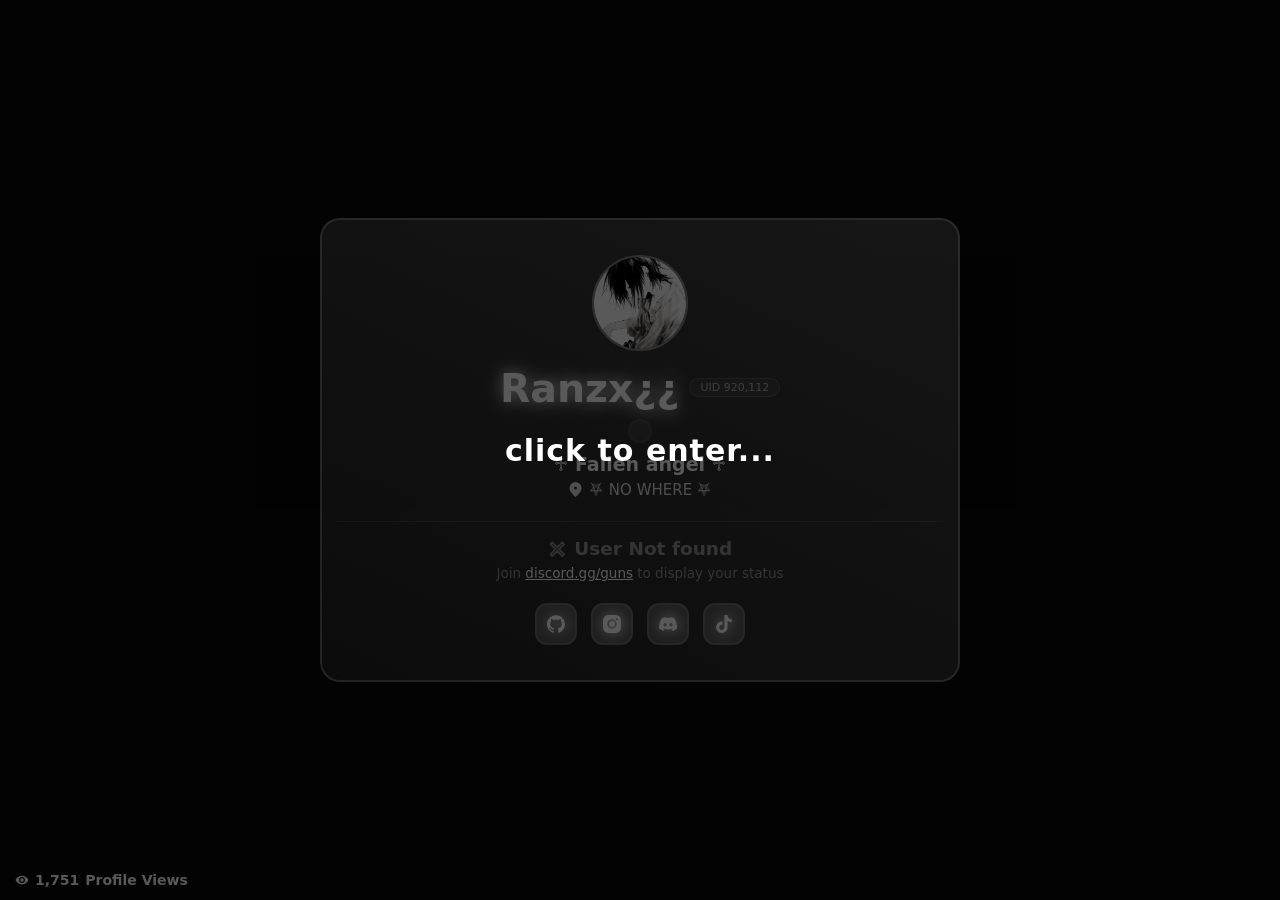
==== commit 7351edf0: "Update index.html" ====
--- a/index.html
+++ b/index.html
@@ -12,7 +12,7 @@
   <div class="bg-video" style="background-image:url('media/706d4675-33e3-42e8-b90c-4994a46e9ca1.mp4')"></div>
 
   <!-- overlay klik untuk masuk (biar video/audio boleh autoplay) -->
-  <div class="enter-screen" id="enterScreen">
+  <div class="enter-screen" id="enterScreen" onclick="this.classList.add('hidden'); setTimeout(() => this.remove(), 500);">
     <div class="enter-text">click to enter...</div>
   </div>
 
--- a/style.css
+++ b/style.css
@@ -0,0 +1,244 @@
+/* ===== Reset & base ===== */
+*{ box-sizing:border-box; margin:0; padding:0; }
+
+html, body{
+  height:100%;
+  background:#080808;
+  color:#ffffff;
+  font-family:'Segoe UI', system-ui, -apple-system, sans-serif;
+  overflow-x:hidden;
+  cursor:url('images/a5be74ce-4c15-4ed0-b52c-bca4e73cdb57.png') 16 16, auto;
+}
+
+::selection{ background:#ffffff; color:#080808; }
+::-moz-selection{ background:#ffffff; color:#080808; }
+
+/* ===== Background video ===== */
+.bg-video{
+  position:fixed;
+  inset:0;
+  z-index:0;
+  background-size:cover;
+  background-position:center;
+  filter:brightness(0.55);
+}
+
+/* ===== Klik untuk masuk (gate autoplay) ===== */
+.enter-screen{
+  position:fixed;
+  inset:0;
+  z-index:50;
+  display:flex;
+  align-items:center;
+  justify-content:center;
+  background:rgba(0,0,0,0.65);
+  cursor:pointer;
+  transition:opacity 0.4s ease;
+}
+.enter-screen.hidden{
+  opacity:0;
+  pointer-events:none;
+}
+.enter-text{
+  font-weight:700;
+  font-size:30px;
+  letter-spacing:1px;
+}
+
+/* ===== Efek salju ===== */
+.snow{
+  position:fixed;
+  inset:0;
+  z-index:2;
+  pointer-events:none;
+  overflow:hidden;
+  color:#000000;
+}
+.flake{
+  position:absolute;
+  top:-5%;
+  font-size:14px;
+  user-select:none;
+  animation:fall linear infinite;
+  color:rgba(255,255,255,0.9);
+}
+@keyframes fall{
+  0%{ transform:translateY(0) translateX(0) rotate(0deg); opacity:0; }
+  10%{ opacity:1; }
+  90%{ opacity:1; }
+  100%{ transform:translateY(110vh) translateX(20px) rotate(200deg); opacity:0; }
+}
+
+/* ===== Page wrapper ===== */
+.page{
+  position:relative;
+  z-index:3;
+  min-height:100vh;
+  display:flex;
+  align-items:center;
+  justify-content:center;
+  padding:40px 16px;
+}
+
+/* ===== Kartu profil ===== */
+.profile-card{
+  width:100%;
+  max-width:40rem;
+  padding:35px 15px;
+  border-radius:20px;
+  border:2px solid rgba(255,255,255,0.3);
+  background-color:rgba(253,251,251,0.12);
+  background-image:linear-gradient(25deg, rgba(0,0,0,0.12), rgba(255,255,255,0.12));
+  background-clip:border-box;
+  background-origin:border-box;
+  text-align:center;
+  backdrop-filter:blur(2px);
+}
+
+/* ===== Avatar ===== */
+.avatar-wrap{
+  display:flex;
+  justify-content:center;
+  margin-bottom:14px;
+}
+.avatar{
+  width:96px;
+  height:96px;
+  border-radius:50%;
+  border:2px solid rgba(253,251,251,0.4);
+  object-fit:cover;
+}
+
+/* ===== Identity ===== */
+.username-row{
+  display:inline-flex;
+  align-items:center;
+  gap:10px;
+  position:relative;
+}
+.username{
+  font-weight:600;
+  font-size:39.5px;
+  text-shadow:0 0 16.5px #ffffff;
+}
+.tooltip-badge{
+  font-size:11px;
+  color:rgba(255,255,255,0.6);
+  background:rgba(255,255,255,0.06);
+  border:1px solid rgba(255,255,255,0.12);
+  padding:2px 10px;
+  border-radius:20px;
+}
+
+.badges{
+  display:flex;
+  justify-content:center;
+  gap:8px;
+  margin-top:8px;
+}
+.badge-item{
+  width:20.5px;
+  height:20.5px;
+  display:flex;
+  align-items:center;
+  justify-content:center;
+  background:rgba(255,255,255,0.08);
+  border:2px solid rgba(255,255,255,0.04);
+  border-radius:50%;
+  padding:10px;
+}
+
+.tagline{
+  font-weight:570;
+  font-size:19px;
+  margin-top:10px;
+}
+
+.location{
+  display:inline-flex;
+  align-items:center;
+  gap:6px;
+  font-weight:450;
+  font-size:15px;
+  color:rgba(255,255,255,0.85);
+  margin-top:6px;
+}
+
+/* ===== Discord status kosong ===== */
+.discord-status{
+  margin-top:20px;
+  padding-top:16px;
+  border-top:1px solid rgba(255,255,255,0.12);
+}
+.status-title{
+  display:flex;
+  align-items:center;
+  justify-content:center;
+  gap:8px;
+  font-weight:550;
+  font-size:18.5px;
+  color:rgba(255,255,255,0.5);
+}
+.status-sub{
+  margin-top:6px;
+  font-weight:400;
+  font-size:13.5px;
+  color:rgba(255,255,255,0.5);
+}
+.status-sub a{
+  color:#ffffff;
+  text-decoration:underline;
+}
+
+/* ===== Sosial media ===== */
+.socials{
+  display:flex;
+  justify-content:center;
+  gap:14px;
+  flex-wrap:wrap;
+  margin-top:22px;
+}
+.social-btn{
+  width:42px;
+  height:42px;
+  border-radius:12px;
+  background:rgba(255,255,255,0.22);
+  border:2px solid rgba(255,255,255,0.12);
+  display:flex;
+  align-items:center;
+  justify-content:center;
+  color:#ffffff;
+  text-decoration:none;
+  font-size:18px;
+  transition:background 0.2s ease, transform 0.2s ease;
+}
+.social-btn svg{
+  filter:drop-shadow(#ffffff 1px 0 7px);
+}
+.social-btn:hover{
+  background:rgba(255,255,255,0.32);
+  border-color:rgba(255,255,255,0.25);
+  transform:translateY(-2px);
+}
+
+/* ===== Profile views ===== */
+.views{
+  position:fixed;
+  left:15px;
+  bottom:12px;
+  z-index:4;
+  display:flex;
+  align-items:center;
+  gap:6px;
+  font-weight:550;
+  font-size:14px;
+}
+
+@media (prefers-reduced-motion: reduce){
+  .flake{ animation:none; opacity:0.6; }
+}
+
+@media (max-width:480px){
+  .username{ font-size:28px; }
+  .profile-card{ padding:24px 14px; }
+}
